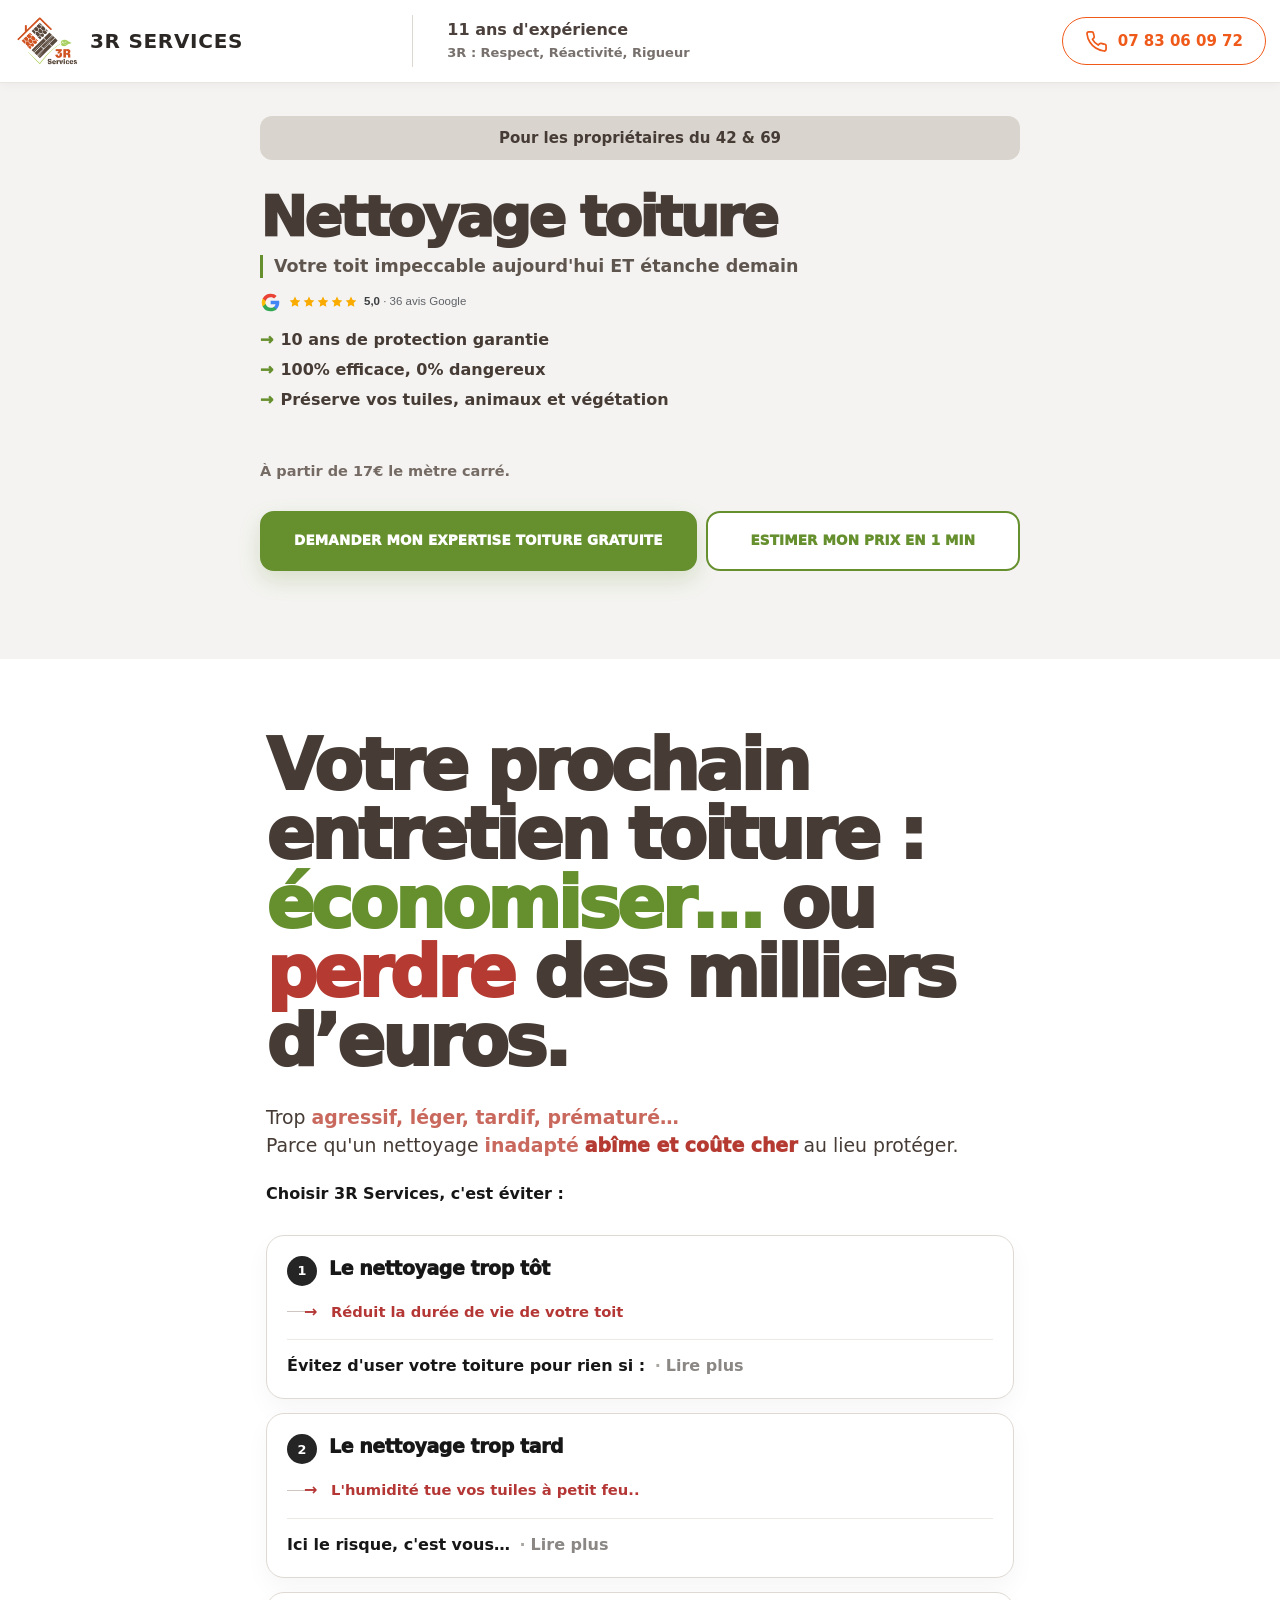
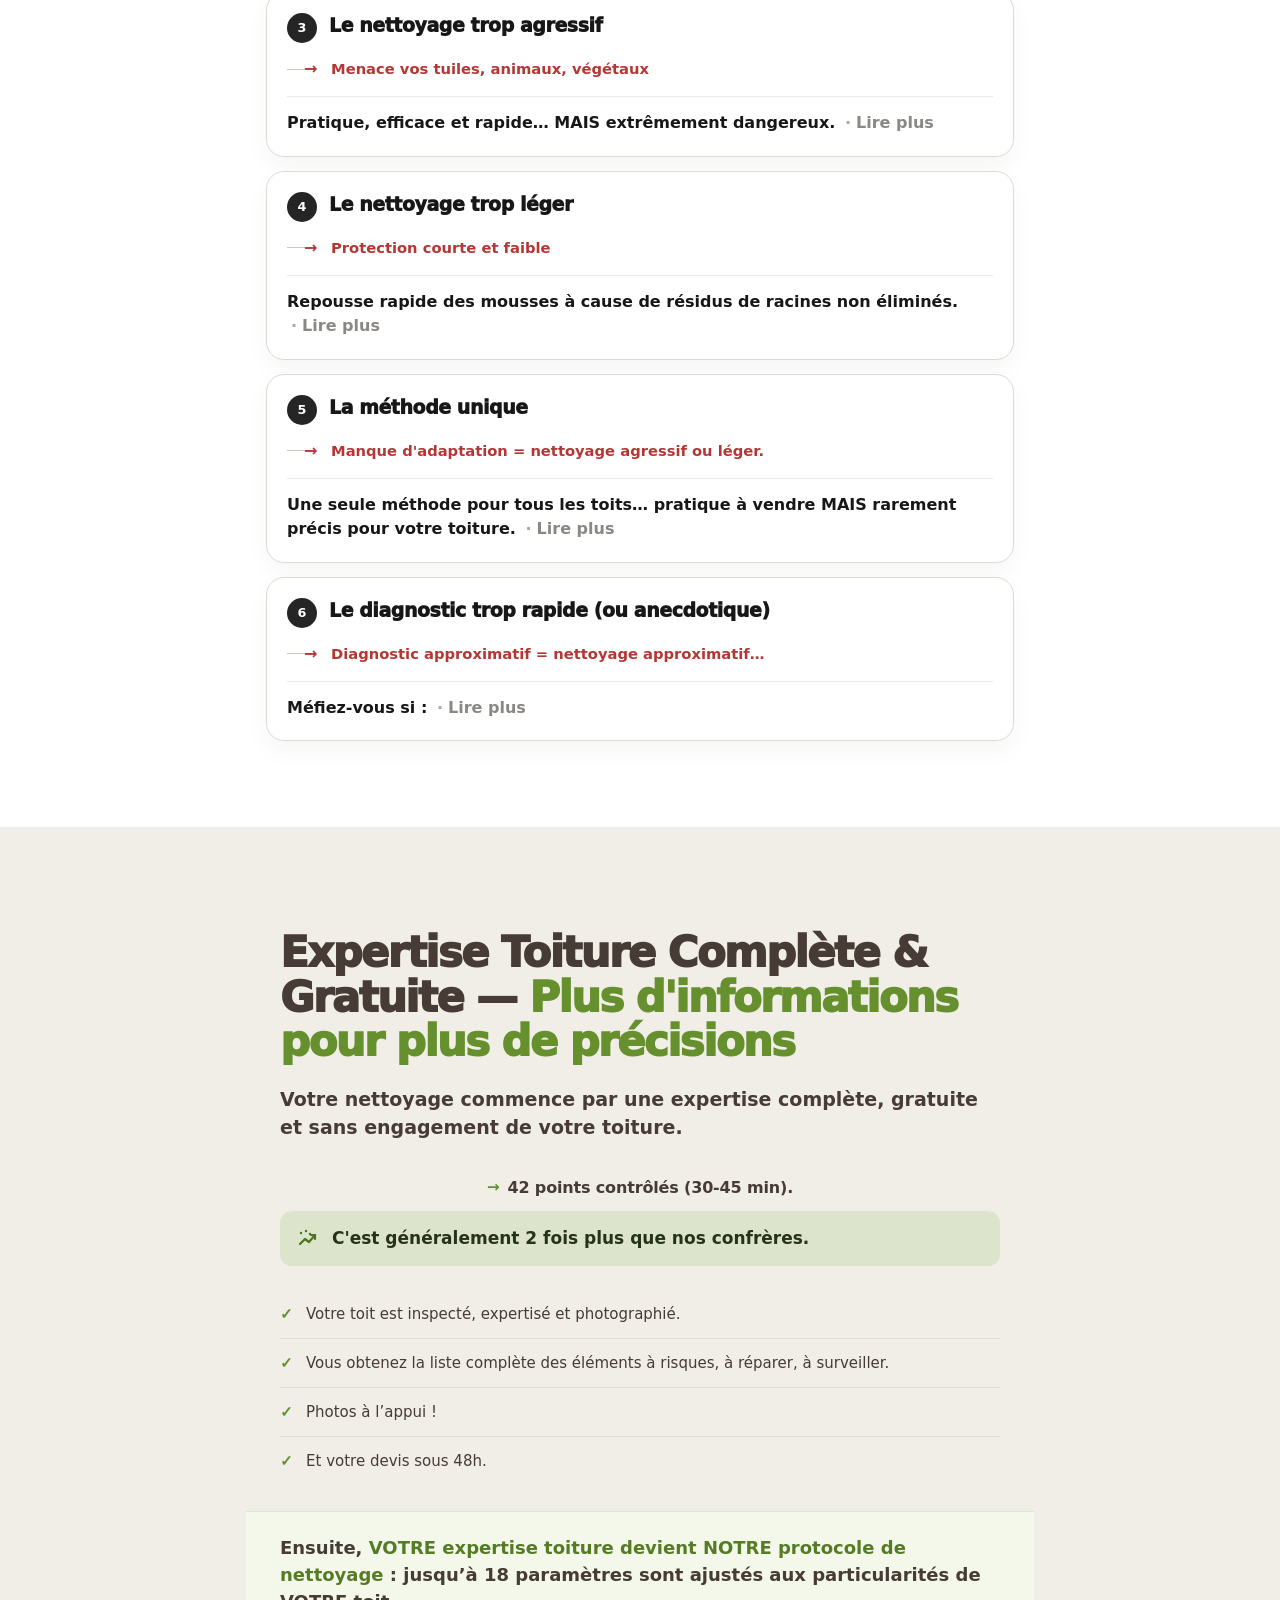
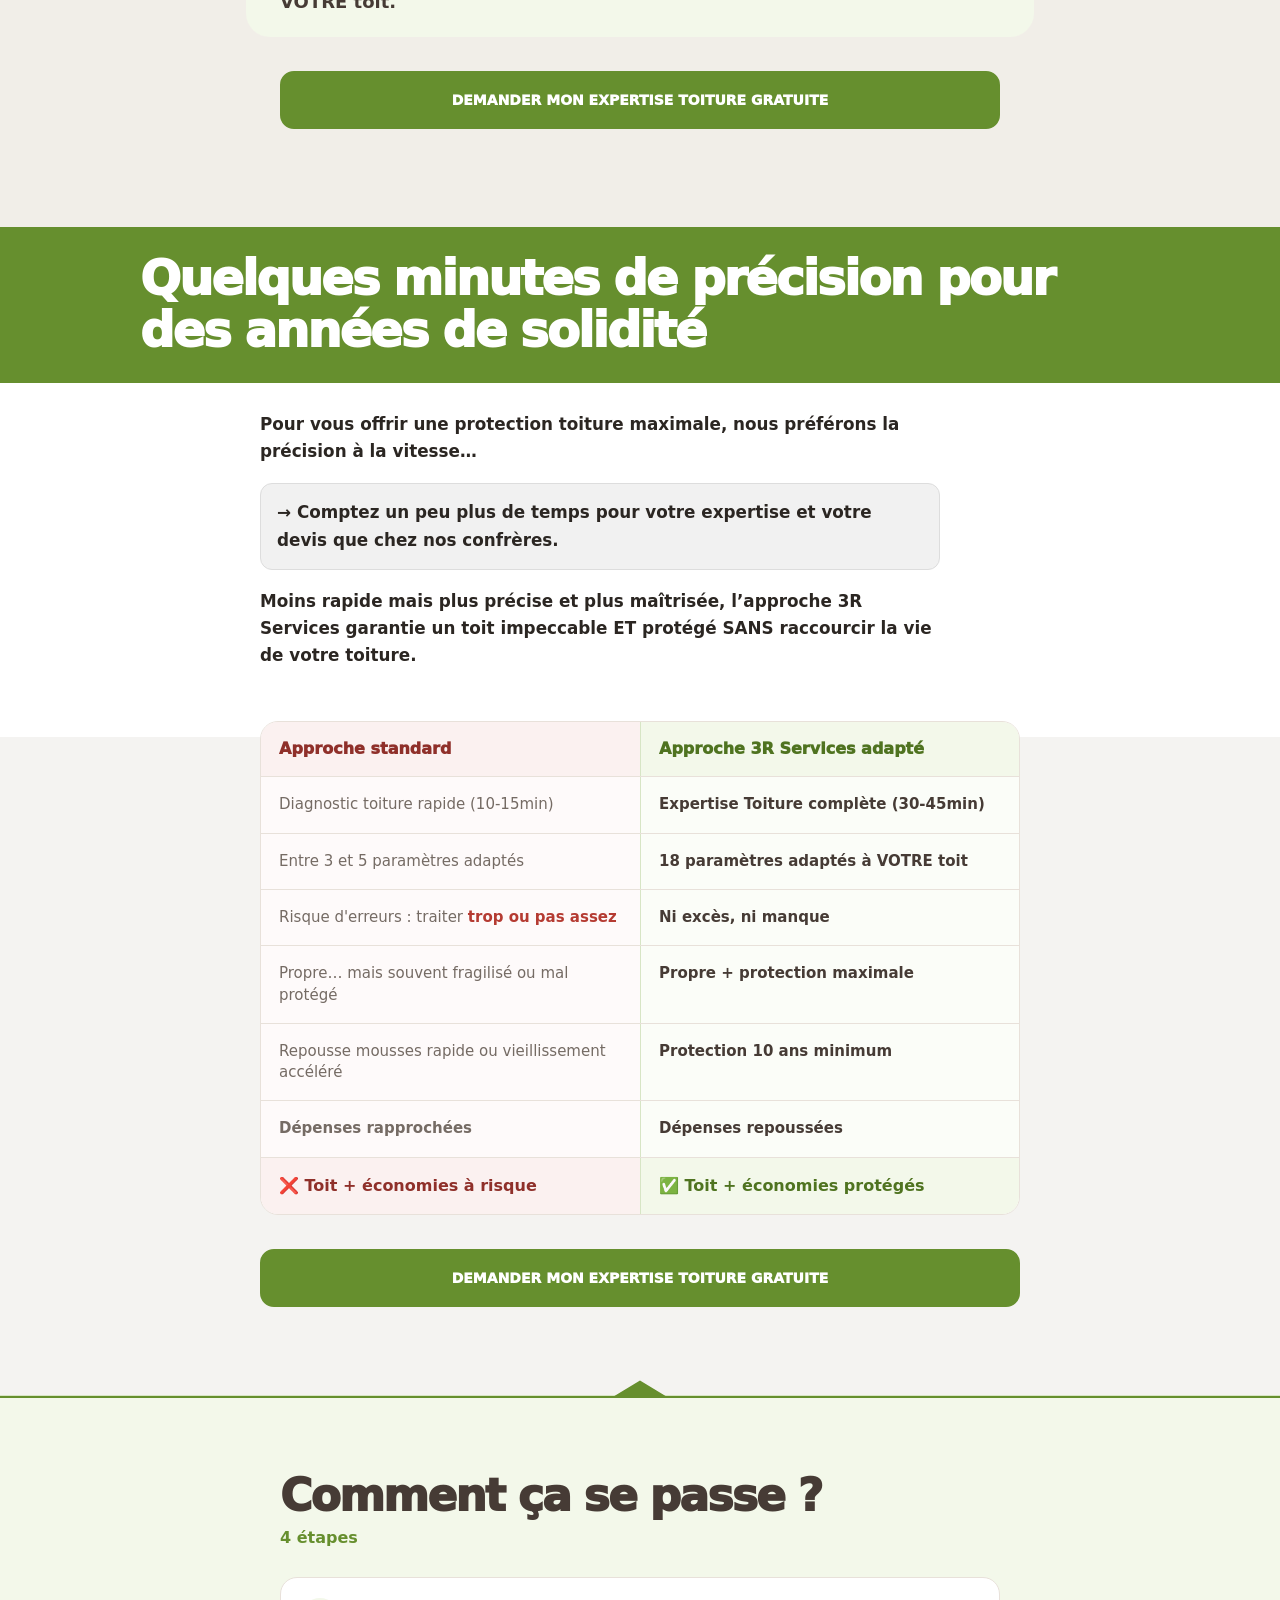
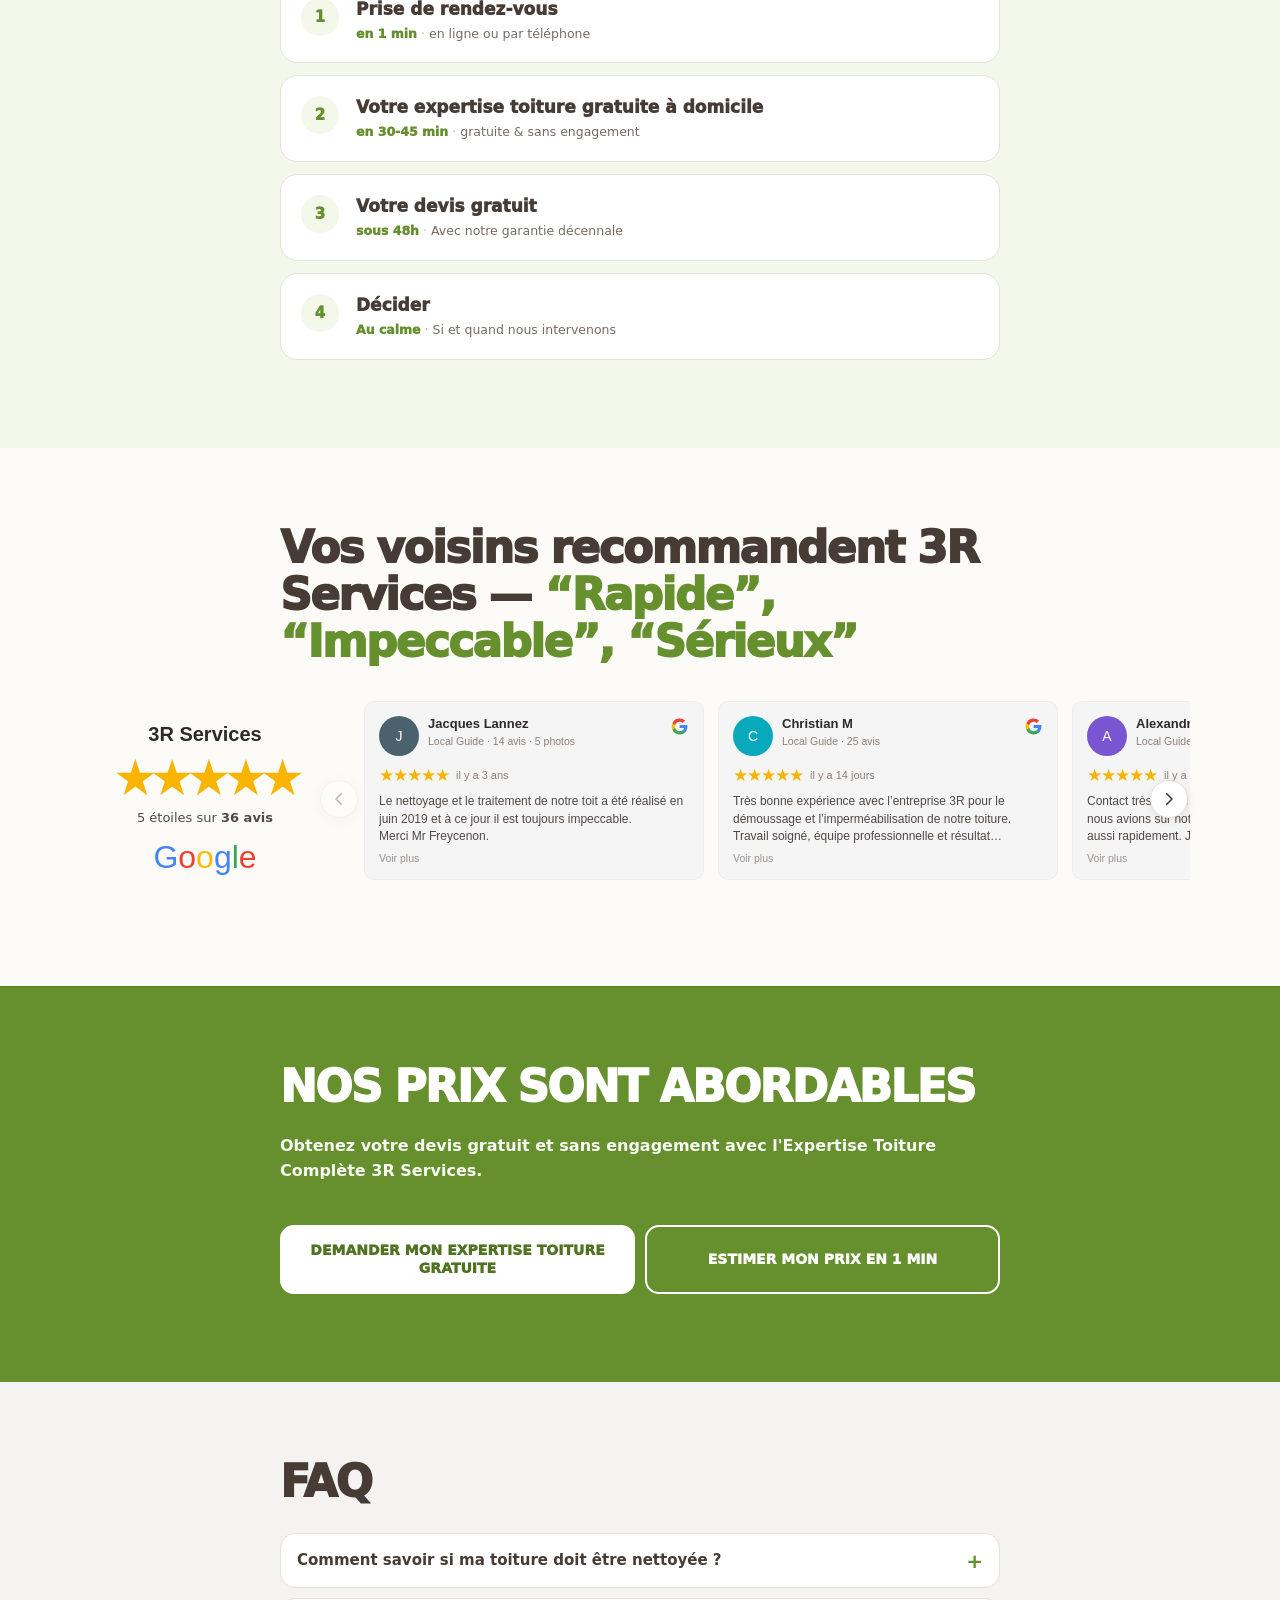
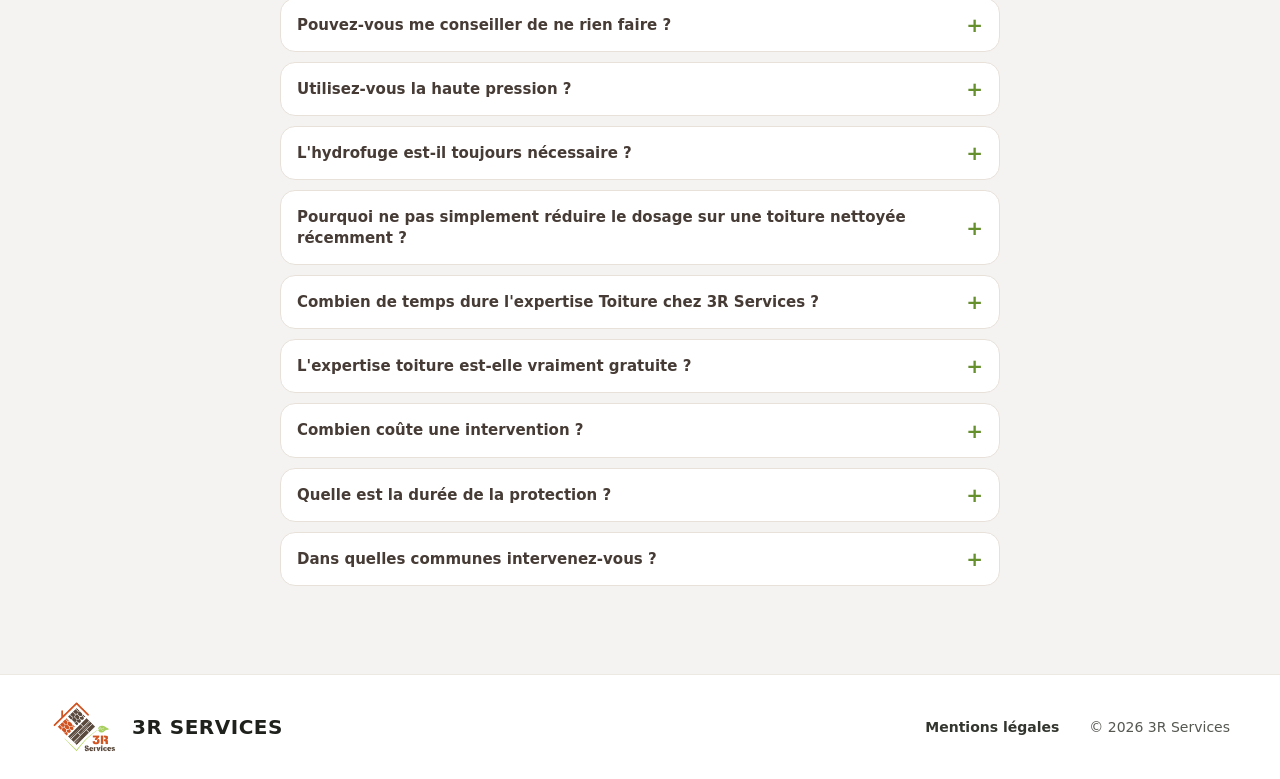
==== preview/index.html @ d15db389 "Add Nimbata script to all pages" ====
<!doctype html>
<html lang="fr">
<head>
<!-- Google Tag Manager -->
<script>(function(w,d,s,l,i){w[l]=w[l]||[];w[l].push({'gtm.start':
new Date().getTime(),event:'gtm.js'});var f=d.getElementsByTagName(s)[0],
j=d.createElement(s),dl=l!='dataLayer'?'&l='+l:'';j.async=true;j.src=
'https://www.googletagmanager.com/gtm.js?id='+i+dl;f.parentNode.insertBefore(j,f);
})(window,document,'script','dataLayer','GTM-PMPVH6W9');</script>
<!-- End Google Tag Manager -->




  <meta charset="utf-8">
  <meta name="viewport" content="width=device-width,initial-scale=1">
  <style>
    html, body {
      margin: 0;
      padding: 0;
      background: #FCFBF7;
    }
    body {
      color: #463B35;
      font-family: Inter, ui-sans-serif, system-ui, -apple-system, BlinkMacSystemFont, "Segoe UI", sans-serif;
      -webkit-font-smoothing: antialiased;
    }
  </style>

  <style id="navbar-3r-styles">
    html {
      scroll-padding-top: 78px;
    }

    body.has-fixed-navbar-3r {
      padding-top: 68px;
    }

    .site-header-3r {
      position: fixed;
      top: 0;
      left: 0;
      right: 0;
      z-index: 900;
      width: 100%;
      background: rgba(255,255,255,.98);
      border-bottom: 1px solid #e9e5e1;
      box-shadow: 0 2px 10px rgba(0,0,0,.04);
    }

    .navbar-3r {
      width: min(calc(100% - 28px), 1380px);
      min-height: 68px;
      margin: 0 auto;
      display: flex;
      align-items: center;
      justify-content: space-between;
      gap: 18px;
    }

    .brand-3r {
      display: inline-flex;
      align-items: center;
      gap: 10px;
      min-width: 0;
      color: inherit;
      text-decoration: none;
    }

    .brand-logo-3r {
      width: 54px;
      height: 46px;
      display: block;
      object-fit: contain;
      flex: 0 0 auto;
    }

    .brand-name-3r {
      color: #2b2725;
      font-size: 16px;
      font-weight: 800;
      line-height: 1;
      letter-spacing: .035em;
      white-space: nowrap;
    }

    .desktop-center-3r,
    .desktop-phone-number-3r,
    .desktop-cta-label-3r {
      display: none;
    }

    .phone-link-3r {
      width: 44px;
      height: 44px;
      display: inline-flex;
      align-items: center;
      justify-content: center;
      flex: 0 0 auto;
      color: #ef5a1a;
      text-decoration: none;
      border-radius: 999px;
      transition: background .18s ease, transform .18s ease;
    }

    .phone-link-3r:hover {
      background: rgba(239,90,26,.08);
      transform: translateY(-1px);
    }

    .phone-link-3r:focus-visible {
      outline: 3px solid rgba(239,90,26,.25);
      outline-offset: 3px;
    }

    .phone-link-3r svg {
      width: 27px;
      height: 27px;
      stroke: currentColor;
      fill: none;
      stroke-width: 1.8;
      stroke-linecap: round;
      stroke-linejoin: round;
    }

    @media (min-width: 64rem) {
      html {
        scroll-padding-top: 92px;
      }

      body.has-fixed-navbar-3r {
        padding-top: 82px;
      }

      .navbar-3r {
        min-height: 82px;
        display: grid;
        grid-template-columns: minmax(275px, 1fr) minmax(360px, 1.25fr) minmax(360px, 1fr);
        gap: 34px;
      }

      .brand-3r {
        justify-self: start;
      }

      .brand-logo-3r {
        width: 66px;
        height: 58px;
      }

      .brand-name-3r {
        font-size: 20px;
      }

      .desktop-center-3r {
        display: flex;
        flex-direction: column;
        justify-content: center;
        min-height: 52px;
        padding-left: 34px;
        border-left: 1px solid #ddd7d2;
      }

      .center-title-3r {
        margin: 0;
        color: #4b403b;
        font-size: 16px;
        line-height: 1.2;
        font-weight: 800;
      }

      .center-subtitle-3r {
        margin: 6px 0 0;
        color: #77706c;
        font-size: 13px;
        line-height: 1.3;
      }

      .desktop-contact-3r {
        display: flex;
        align-items: center;
        justify-content: flex-end;
        gap: 18px;
      }

      .desktop-phone-number-3r {
        display: none;
        color: #2b2725;
        font-size: 16px;
        font-weight: 800;
        white-space: nowrap;
      }

      .phone-link-3r {
        width: auto;
        height: 48px;
        padding: 0 22px;
        gap: 10px;
        border: 1.5px solid #ef5a1a;
        background: #fff;
      }

      .phone-link-3r:hover {
        background: rgba(239,90,26,.055);
      }

      .phone-link-3r svg {
        width: 23px;
        height: 23px;
      }

      .desktop-cta-label-3r {
        display: inline;
        color: #ef5a1a;
        font-size: 15px;
        font-weight: 800;
        white-space: nowrap;
      }
    }

    @media (min-width: 64rem) and (max-width: 1180px) {
      .navbar-3r {
        grid-template-columns: minmax(250px, .9fr) minmax(300px, 1fr) auto;
        gap: 24px;
      }

      .desktop-center-3r {
        padding-left: 24px;
      }

      .desktop-phone-number-3r {
        display: none;
      }
    }
  </style>

  <style id="footer-3r-styles">
    .footer-3r {
      background: #fff;
      border-top: 1px solid #ece9e3;
    }

    .footer-3r__inner {
      width: min(1180px, calc(100% - 40px));
      min-height: 104px;
      margin: 0 auto;
      padding: 20px 0;
      display: flex;
      align-items: center;
      justify-content: space-between;
      gap: 36px;
    }

    .footer-3r__brand {
      display: flex;
      align-items: center;
      gap: 14px;
      min-width: 0;
      color: inherit;
      text-decoration: none;
    }

    .footer-3r__logo {
      width: 68px;
      height: auto;
      display: block;
      flex: 0 0 auto;
    }

    .footer-3r__name {
      color: #1f211d;
      font-size: 20px;
      line-height: 1;
      font-weight: 800;
      letter-spacing: .025em;
      white-space: nowrap;
    }

    .footer-3r__links {
      display: flex;
      align-items: center;
      gap: 30px;
      color: #555851;
      font-size: 14px;
    }

    .footer-3r__legal {
      color: #33362f;
      font-weight: 600;
      text-decoration: none;
      transition: color .18s ease;
    }

    .footer-3r__legal:hover,
    .footer-3r__legal:focus-visible {
      color: #e85f18;
      text-decoration: underline;
      text-underline-offset: 4px;
    }

    .footer-3r__copyright {
      white-space: nowrap;
    }

    @media (max-width: 700px) {
      .footer-3r__inner {
        width: min(100% - 32px, 1180px);
        min-height: auto;
        padding: 24px 0;
        flex-direction: column;
        align-items: stretch;
        gap: 22px;
      }

      .footer-3r__brand {
        justify-content: flex-start;
      }

      .footer-3r__logo {
        width: 62px;
      }

      .footer-3r__name {
        font-size: 18px;
      }

      .footer-3r__links {
        padding-top: 18px;
        border-top: 1px solid #efede8;
        justify-content: space-between;
        gap: 20px;
      }
    }

    @media (max-width: 430px) {
      .footer-3r__links {
        flex-direction: column;
        align-items: flex-start;
        gap: 10px;
      }
    }
  </style>

  <style id="section-cta-styles">
    .section-cta-wrap {
      display: grid;
      margin: 28px 0 0;
      padding: 0;
    }

    .section-cta {
      width: 100%;
      min-height: 58px;
      padding: 15px 16px;
      border: 2px solid #668F2E;
      border-radius: 14px;
      background: #668F2E;
      color: #fff;
      display: flex;
      align-items: center;
      justify-content: center;
      text-align: center;
      text-decoration: none;
      font-size: 13px;
      line-height: 1.2;
      font-weight: 950;
    }

    .s4v2-b3-card .section-cta-wrap {
      margin-top: 48px;
    }

    .section-cta:focus-visible {
      outline: 3px solid rgba(102,143,46,.34);
      outline-offset: 3px;
    }

    @media (min-width: 760px) {
      .section-cta-wrap {
        margin-top: 34px;
      }

      .s4v2-b3-card .section-cta-wrap {
        margin-top: 62px;
      }

      .section-cta {
        font-size: 14px;
      }
    }
  </style>

  <style>
/* SECTION 1 V2 — DUPLICATA INDÉPENDANT DE LA V1 */
.hero-v13{
  --ink:#463B35;
  --muted:#756B64;
  --green:#668F2E;
  --green-soft:#F3F8EA;
  --red:#B53B32;
  --bg:#FCFBF7;
  --line:#E8E1DA;
  --star:#F9AB00;
}
.hero-v13{
  width:min(100% - 30px,720px);
  margin:0 auto;
  padding:28px 0 54px;
}
.hero-v13 .owners{
  margin:0;
  padding:12px 14px;
  background:#F1EEE8;
  border-radius:12px;
  font-size:1rem;
  line-height:1.42;
  font-weight:850;
}
.hero-v13 .spacer{
  height:4vh;
  min-height:4vh;
  background:var(--bg);
}
.hero-v13 .value-chunk h1{
  margin:0;
  font-size:38px;
  line-height:1;
  letter-spacing:-.05em;
  font-weight:950;
}
.hero-v13 .google-proof{
  display:inline-flex;
  align-items:center;
  gap:7px;
  margin:0 0 14px;
  white-space:nowrap;
}
.hero-v13 .google-logo{
  width:21px;
  height:21px;
  flex:0 0 21px;
}
.hero-v13 .google-proof-inner{
  display:flex;
  align-items:center;
  gap:6px;
}
.hero-v13 .google-stars{
  display:flex;
  align-items:center;
  gap:0;
}
.hero-v13 .google-star{
  width:14px;
  height:14px;
  display:block;
}
.hero-v13 .google-copy{
  color:#5F6368;
  font-family:Arial,Helvetica,sans-serif;
  font-size:11.5px;
  line-height:1;
  white-space:nowrap;
}
.hero-v13 .google-copy strong{
  color:#3C4043;
  font-weight:700;
}
.hero-v13 .promises{
  display:grid;
  gap:9px;
  padding:14px 15px;
  background:var(--green-soft);
  border-left:4px solid var(--green);
  border-radius:0 14px 14px 0;
}
.hero-v13 .promise{
  display:flex;
  align-items:flex-start;
  gap:7px;
  font-size:18px;
  line-height:1.28;
  font-weight:950;
}
.hero-v13 .arrow{
  color:var(--green);
  font-weight:950;
}
.hero-v13 .problem{
  margin:0;
  color:var(--red);
  font-size:17px;
  line-height:1.38;
  font-weight:850;
}
.hero-v13 .ctas{
  display:grid;
  gap:9px;
}
.hero-v13 .cta{
  min-height:58px;
  padding:15px 16px;
  border-radius:14px;
  display:flex;
  align-items:center;
  justify-content:center;
  text-align:center;
  text-decoration:none;
  font-size:13px;
  line-height:1.2;
  font-weight:950;
}
.hero-v13 .cta-primary{
  background:var(--green);
  border:2px solid var(--green);
  color:#fff;
}
.hero-v13 .cta-secondary{
  background:#fff;
  border:2px solid var(--green);
  color:var(--green);
}
@media (min-width:760px){.hero-v13{
    padding:48px 0 72px;
  }
.hero-v13 .value-chunk h1{
    font-size:50px;
  }
.hero-v13 .owners{
    font-size:1.1rem;
  }
.hero-v13 .promise{
    font-size:20px;
  }
.hero-v13 .problem{
    font-size:18px;
  }
.hero-v13 .ctas{
    grid-template-columns:1fr 1fr;
  }
.hero-v13 .cta{
    font-size:14px;
  }
}
.hero-v13 .google-proof{
  margin-top:0 !important;
}
.hero-v13 .value-chunk h1{
  margin-bottom:0 !important;
}
.hero-v13 .value-chunk h1{
  margin-bottom:21px !important;
}
.hero-v13 .google-proof{
  margin-top:0 !important;
}
.hero-v13{
  width:min(100% - 30px,720px);
  margin:0 auto;
  color:var(--ink,#463B35);
  font-family:Inter,system-ui,-apple-system,BlinkMacSystemFont,"Segoe UI",sans-serif;
  -webkit-font-smoothing:antialiased;
}
.hero-v13 *{box-sizing:border-box}


  </style>

  <style id="section1-v2-google-exact">

/* Reproduction EXACTE du bloc Google horizontal de la Section 1 V13 validée */
.hero-v13 .google-proof{display:inline-flex;
  align-items:center;
  gap:7px;
  margin:0 0 14px;
  white-space:nowrap;}
.hero-v13 .google-logo{width:21px;
  height:21px;
  flex:0 0 21px;}
.hero-v13 .google-proof-inner{display:flex;
  align-items:center;
  gap:6px;}
.hero-v13 .google-stars{display:flex;
  align-items:center;
  gap:0;}
.hero-v13 .google-star{width:14px;
  height:14px;
  display:block;}
.hero-v13 .google-copy{color:#5F6368;
  font-family:Arial,Helvetica,sans-serif;
  font-size:11.5px;
  line-height:1;
  white-space:nowrap;}
.hero-v13 .google-copy strong{color:#3C4043;
  font-weight:700;}

  </style>

  <style id="section1-v2-google-fix">

/* Neutralise les anciens styles Google globaux du fichier combiné. */
.hero-v13 .google-stars{
  display:flex !important;
  align-items:center !important;
  gap:0 !important;
  width:auto !important;
  height:auto !important;
  line-height:normal !important;
  flex:0 0 auto !important;
}

.hero-v13 .google-star{
  display:block !important;
  width:14px !important;
  height:14px !important;
  flex:0 0 14px !important;
}

.hero-v13 .google-proof{
  display:inline-flex !important;
  align-items:center !important;
  gap:7px !important;
  margin:0 0 14px !important;
  width:auto !important;
  max-width:100% !important;
}

.hero-v13 .google-proof-inner{
  display:flex !important;
  flex-direction:row !important;
  align-items:center !important;
  gap:6px !important;
  width:auto !important;
}

.hero-v13 .google-logo{
  width:21px !important;
  height:21px !important;
  flex:0 0 21px !important;
}

.hero-v13 .google-copy{
  width:auto !important;
  flex:0 0 auto !important;
  white-space:nowrap !important;
}

  </style>

<style id="section1-v2-base-overrides">
/* V2 : conservation du DOM original de la V1 */
.hero-v13 .problem{
  color:var(--ink) !important;
  font-size:16px !important;
  line-height:1.4 !important;
  font-weight:850 !important;
}
/* Garantit la structure verticale originale :
   H1 → Google horizontal → bénéfices */
.hero-v13 .value-chunk{
  display:block !important;
}
.hero-v13 .google-proof{
  display:inline-flex !important;
  width:auto !important;
  max-width:100% !important;
  float:none !important;
}
.hero-v13 .promises{
  display:grid !important;
  width:100% !important;
  float:none !important;
}
</style>


<style id="section1-v2-design-b">
/* B — Liste compacte avec simple filet vertical */
.hero-v13 .owners{
  background:#F1EEE8 !important;
}
.hero-v13 .value-chunk h1{
  margin-bottom:12px !important;
}
.hero-v13 .google-proof{
  margin:0 0 14px !important;
}
.hero-v13 .promises{
  display:grid !important;
  gap:4px !important;
  padding:2px 0 2px 14px !important;
  background:transparent !important;
  border:0 !important;
  border-left:3px solid var(--green) !important;
  border-radius:0 !important;
}
.hero-v13 .promise{
  padding:3px 0 !important;
  font-size:16px !important;
  line-height:1.28 !important;
}
.hero-v13 .arrow{
  color:var(--green) !important;
}
.hero-v13 .problem{
  margin-top:18px !important;
}
.hero-v13 .spacer{
  height:28px !important;
  min-height:28px !important;
}
@media(min-width:760px){
  .hero-v13 .promise{font-size:18px !important}
}
</style>


<style id="section1-v2-hero-common">
/* HERO V2 — renforcement de la hiérarchie sans toucher à la copy */
html,body{margin:0;padding:0}
body{background:#FCFBF7}

.hero-v13{
  width:min(100% - 28px,760px) !important;
  margin:0 auto !important;
  padding:18px 0 68px !important;
  
  display:flex;
  flex-direction:column;
  justify-content:flex-start;
}

.hero-v13 .owners{
  margin:0 !important;
  padding:11px 13px !important;
  background:#F1EEE8 !important;
  border-radius:12px !important;
  font-size:14px !important;
  line-height:1.35 !important;
  font-weight:850 !important;
}

.hero-v13 .spacer{
  height:24px !important;
  min-height:24px !important;
}

.hero-v13 .value-chunk h1{
  margin:0 0 10px !important;
  max-width:680px;
  font-size:clamp(39px,10.4vw,58px) !important;
  line-height:.98 !important;
  letter-spacing:-.052em !important;
  font-weight:950 !important;
}

.hero-v13 .google-proof{
  margin:0 0 15px !important;
  transform:none !important;
}

.hero-v13 .google-copy{
  font-size:11.5px !important;
}

.hero-v13 .promises{
  margin-top:0 !important;
}

.hero-v13 .promise{
  font-weight:900 !important;
}

.hero-v13 .problem{
  margin:16px 0 0 !important;
  padding:0 !important;
  background:transparent !important;
  color:#5F554F !important;
  font-size:14.5px !important;
  line-height:1.35 !important;
  font-weight:800 !important;
  text-align:left !important;
}

.hero-v13 .ctas{
  display:grid !important;
  gap:9px !important;
}

.hero-v13 .cta{
  min-height:58px !important;
  padding:14px 15px !important;
  border-radius:14px !important;
  font-size:13px !important;
  line-height:1.15 !important;
  font-weight:950 !important;
  letter-spacing:.01em;
}

.hero-v13 .cta-primary{
  box-shadow:0 9px 22px rgba(102,143,46,.20);
}

.hero-v13 .cta-secondary{
  background:#fff !important;
}

@media(min-width:760px){
  .hero-v13{
    min-height:auto;
    padding:34px 0 88px !important;
  }
  .hero-v13 .owners{
    font-size:15px !important;
    padding:12px 15px !important;
  }
  .hero-v13 .spacer{
    height:30px !important;
    min-height:30px !important;
  }
  .hero-v13 .value-chunk h1{
    font-size:56px !important;
  }
  .hero-v13 .ctas{
    grid-template-columns:1.25fr .9fr !important;
  }
  .hero-v13 .cta{
    min-height:60px !important;
    font-size:13.5px !important;
  }
}
</style>

<style id="hero-b">
/* HERO B — filet vertical / structure légère */
.hero-v13 .promises{
  gap:2px !important;
  padding:2px 0 2px 13px !important;
  background:transparent !important;
  border:0 !important;
  border-left:3px solid #668F2E !important;
  border-radius:0 !important;
}
.hero-v13 .promise{
  padding:4px 0 !important;
  font-size:17px !important;
  line-height:1.26 !important;
}
.hero-v13 .arrow{color:#668F2E !important}
</style>


<style id="section1-v2-top-text-centered">
/* Seul changement demandé : centrage du texte du bandeau supérieur */
.hero-v13 .owners{
  text-align:center !important;
}
</style>


<style id="section1-v2-copy-layout">
.hero-v13 .v2-hero-subtitle{
  margin:0 0 12px;
  color:var(--ink);
  font-size:18px;
  line-height:1.3;
  font-weight:900;
}
.hero-v13 .problem{
  margin-top:18px !important;
}
@media(min-width:760px){
  .hero-v13 .v2-hero-subtitle{
    font-size:21px;
  }
}
</style>


<style id="section1-v2-variant-2">
/* Version 2 — sous-titre comme promesse centrale */
.hero-v13 .value-chunk h1{
  margin-bottom:10px !important;
}
.hero-v13 .v2-hero-subtitle{
  margin:0 0 14px !important;
  padding-left:11px;
  border-left:3px solid #668F2E;
  font-size:17.5px !important;
  line-height:1.28 !important;
  max-width:570px;
}
.hero-v13 .google-proof{
  margin-bottom:13px !important;
}
.hero-v13 .promises{
  gap:2px !important;
  padding:0 !important;
  background:transparent !important;
  border:0 !important;
  border-radius:0 !important;
}
.hero-v13 .promise{
  padding:4px 0 !important;
  font-size:16px !important;
  line-height:1.25 !important;
}
.hero-v13 .arrow{
  color:#668F2E !important;
}
</style>



<!-- STYLES SECTION 2 V2 -->

<style id="section-4-validated-version-b">
/* SECTION 4 VALIDÉE — Version B — styles totalement isolés */
.s4-new-shell{
  --s4-bg:#f4f3f1;
  --s4-surface:#ffffff;
  --s4-text:#171717;
  --s4-muted:#66615d;
  --s4-line:#ded9d3;
  --s4-accent:#b43735;
  --s4-soft:#faf7f5;
  --s4-dark:#252525;
  width:100%;
  background:var(--s4-bg);
  color:var(--s4-text);
  font-family:Inter,system-ui,-apple-system,"Segoe UI",sans-serif;
  line-height:1.52;
}
.s4-new-shell,
.s4-new-shell *{box-sizing:border-box}
.s4-new{
  max-width:780px;
  margin:auto;
  padding:54px 16px 76px;
}
.s4-new h1{
  margin:0;
  font-size:clamp(2rem,7.7vw,3.25rem);
  line-height:1.04;
  letter-spacing:-.045em;
  font-weight:950;
}
.s4-new .s4n-intro{
  margin:18px 0 6px;
  color:var(--s4-muted);
  font-size:1.05rem;
}
.s4-new .s4n-lead{
  margin:0 0 28px;
  font-weight:800;
}
.s4-new .s4n-cards{
  display:grid;
  gap:14px;
}
.s4-new .s4n-item{
  background:var(--s4-surface);
  border:1px solid var(--s4-line);
  border-radius:18px;
  padding:20px;
  box-shadow:0 10px 24px rgba(0,0,0,.04);
}
.s4-new .s4n-item-head{
  display:flex;
  gap:12px;
  align-items:flex-start;
}
.s4-new .s4n-num{
  display:grid;
  place-items:center;
  width:30px;
  height:30px;
  border-radius:50%;
  background:var(--s4-dark);
  color:#fff;
  font-weight:900;
  font-size:.8rem;
  flex:0 0 auto;
}
.s4-new h2{
  margin:1px 0 0;
  font-size:1.18rem;
  line-height:1.2;
  letter-spacing:-.02em;
  font-weight:950;
}
.s4-new .s4n-cause-line{
  display:flex;
  align-items:center;
  gap:10px;
  margin-top:14px;
  color:var(--s4-accent);
  font-size:.92rem;
  font-weight:800;
}
.s4-new .s4n-cause-flow{
  display:flex;
  align-items:center;
  flex:0 0 34px;
}
.s4-new .s4n-flow-line{
  width:18px;
  height:1px;
  background:#cfc6c1;
}
.s4-new .s4n-flow-arrow{
  margin-left:-1px;
  color:var(--s4-accent);
  font-size:1rem;
  font-weight:900;
}
.s4-new .s4n-preview{
  margin:15px 0 0;
  padding-top:14px;
  border-top:1px solid #ece8e4;
  font-weight:750;
}
.s4-new .s4n-inline-more{
  display:inline;
  border:0;
  background:none;
  padding:0;
  margin-left:4px;
  color:#8a8784;
  font:inherit;
  font-weight:600;
  cursor:pointer;
}
.s4-new .s4n-inline-more::before{
  content:"·";
  margin-right:5px;
  color:#aaa6a2;
}
.s4-new .s4n-inline-more:hover{color:#5c5957}
.s4-new .s4n-inline-more:focus-visible{
  outline:2px solid #777;
  outline-offset:3px;
  border-radius:2px;
}
.s4-new .s4n-details-inner{
  padding-top:11px;
  color:var(--s4-muted);
  font-size:.94rem;
}
.s4-new .s4n-details-inner p{margin:10px 0}
.s4-new .s4n-details-inner ul,
.s4-new .s4n-details-inner ol{
  padding-left:1.25rem;
  margin:10px 0;
}
.s4-new .s4n-details-inner li + li{margin-top:7px}
@media(min-width:760px){
  .s4-new{padding-top:72px;padding-bottom:86px}
}
</style>

<style id="section4-v2-reference-intro-style">
/* Intro Section 4 V2 — reprise des couleurs et de l'interlignage du screenshot */

.s4-new h1{
  color:#463B35 !important;
  font-size:clamp(2.65rem,10.8vw,4.45rem) !important;
  line-height:.98 !important;
  letter-spacing:-.052em !important;
  font-weight:950 !important;
  margin:0 0 24px !important;
}

.s4-new .s4-title-save{
  color:#668F2E !important;
}

.s4-new .s4-title-lose{
  color:#B53B32 !important;
}

.s4-new .s4-v2-alert-copy{
  margin:0 0 24px !important;
}

.s4-new .s4-alert-line{
  margin:0 !important;
  color:#463B35 !important;
  font-size:1.12rem !important;
  line-height:1.38 !important;
  font-weight:500 !important;
}

.s4-new .s4-alert-line + .s4-alert-line{
  margin-top:2px !important;
}

.s4-new .s4-alert-soft{
  color:#C9685D !important;
  font-weight:900 !important;
}

.s4-new .s4-alert-line strong{
  color:#463B35 !important;
  font-weight:950 !important;
}

.s4-new .s4n-lead{
  margin-top:0 !important;
}

@media(min-width:760px){
  .s4-new h1{
    font-size:4.45rem !important;
    line-height:.97 !important;
    margin-bottom:28px !important;
  }

  .s4-new .s4-alert-line{
    font-size:1.18rem !important;
  }
}
</style>


<style id="section4-v2-expensive-red-a-fix">
/* A — rouge fort */
.s4-new .s4-alert-line strong.s4-expensive{
  color:#B53B32 !important;
  font-weight:950 !important;
}
</style>



<!-- STYLES SECTION 3 V2 — VALIDÉE / FOND GRIS -->
<style>
html,body{margin:0;padding:0;background:#F1EEE8}
body{color:#463B35;font-family:Inter,ui-sans-serif,system-ui,-apple-system,BlinkMacSystemFont,"Segoe UI",sans-serif;-webkit-font-smoothing:antialiased}
</style>
<style id="section4-v2-validee-verrouillee">
.s4v2-b3-wrap{
  background:#F1EEE8;
  padding:48px 16px 52px;
}
.s4v2-b3-card{
  --ink:#463B35;
  --muted:#756B64;
  --green:#668F2E;
  --soft:#F6F3EF;
  --line:#E3DDD6;
  width:min(100%,720px);
  margin:auto;
  background:#fff;
  border:1px solid #DED7CF;
  border-radius:24px;
  padding:24px 20px 20px;
  box-shadow:0 8px 24px rgba(70,59,53,.05);
}
.s4v2-b3-card *{box-sizing:border-box}
.s4v2-b3-card h1{
  margin:0 0 20px;
  font-size:30px;
  line-height:1.06;
  letter-spacing:-.04em;
  font-weight:950;
}
.s4v2-b3-card h1 .accent{color:var(--green)}
.s4v2-b3-card .intro{
  margin:0 0 18px;
  padding-bottom:18px;
  
  font-size:17px;
  line-height:1.48;
  font-weight:800;
}
.s4v2-b3-card .stats{
  display:grid;
  grid-template-columns:1fr 1fr;
  gap:0;
  margin:0 0 16px;
  border:1px solid #DED7CF;
  border-radius:14px;
  overflow:hidden;
  background:#FAF8F5;
}
.s4v2-b3-card .stat{
  padding:16px 13px;
  background:transparent;
  font-size:14px;
  line-height:1.4;
  font-weight:900;
}
.s4v2-b3-card .stat + .stat{
  border-left:1px solid #DED7CF;
}
.s4v2-b3-card .results{
  padding:6px 0;
}
.s4v2-b3-card .results ul{
  margin:0;
  padding:0;
  list-style:none;
}
.s4v2-b3-card .results li{
  position:relative;
  margin:0;
  padding:13px 0 13px 26px;
  font-size:14px;
  line-height:1.48;
  border-bottom:1px solid rgba(70,59,53,.10);
}
.s4v2-b3-card .results li:last-child{border-bottom:0}
.s4v2-b3-card .results li::before{
  content:"✓";
  position:absolute;
  left:0;
  top:13px;
  color:#668F2E;
  font-weight:950;
}
.s4v2-b3-card .bridge{
  margin:16px -20px -20px;
  padding:18px 20px;
  background:#F3F8EA;
  border-radius:0 0 24px 24px;
  border-top:1px solid #DCE8CB;
  font-size:16px;
  line-height:1.5;
  font-weight:850;
}
.s4v2-b3-card .bridge strong{color:#557B25}

@media(min-width:760px){
  .s4v2-b3-wrap{padding:70px 24px}
  .s4v2-b3-card{padding:34px 34px 28px}
  .s4v2-b3-card h1{font-size:42px}
  .s4v2-b3-card .intro{font-size:19px}
  .s4v2-b3-card .stat,
  .s4v2-b3-card .results li{font-size:15px}
  .s4v2-b3-card .bridge{
    margin:20px -34px -28px;
    padding:22px 34px;
    font-size:18px;
  }
}
</style>
<style id="section4-v2-compare-badge-ref">
.s4v2-b3-card .stats-ref{
  margin:0 0 18px;
}

.s4v2-b3-card .stat-main{
  margin:0 0 12px;
  padding:0;
  color:#463B35;
  font-size:16px;
  line-height:1.35;
  font-weight:900;
}

.s4v2-b3-card .compare-badge{
  display:flex;
  align-items:flex-start;
  gap:12px;
  padding:15px 16px;
  border-radius:12px;
  background:#DCE5CB;
  color:#26331B;
}

.s4v2-b3-card .compare-icon{
  flex:0 0 24px;
  width:24px;
  height:24px;
  margin-top:1px;
  color:#4F7320;
}

.s4v2-b3-card .compare-badge span{
  display:block;
  font-size:16px;
  line-height:1.45;
  font-weight:650;
}

@media(min-width:760px){
  .s4v2-b3-card .stat-main{
    font-size:18px;
  }
  .s4v2-b3-card .compare-badge span{
    font-size:17px;
  }
}
</style>
<style id="section4-v2-horizontal-overflow-fix">
/* Correctif largeur mobile uniquement */
html, body{
  width:100%;
  max-width:100%;
  overflow-x:hidden;
}

.s4v2-b3-wrap,
.s4v2-b3-card,
.s4v2-b3-card *{
  box-sizing:border-box;
}

.s4v2-b3-wrap{
  width:100%;
  max-width:100%;
}

.s4v2-b3-card{
  width:100%;
  max-width:720px;
}
</style>
<style id="align-42-version-b">
/* 42 points aligné sur le début du TEXTE du bloc vert */
.s4v2-b3-card .stat-main{
  margin-left:0 !important;
  margin-right:0 !important;
  padding-left:52px !important;
  padding-right:16px !important;
}

@media(max-width:420px){
  .s4v2-b3-card .stat-main{
    padding-left:52px !important;
  }
}
</style>
<style id="align-42-version-b-one-line">
/* Garder "42 points contrôlés (30-45 min)." sur une seule ligne */
.s4v2-b3-card .stat-main{
  white-space:nowrap !important;
  font-size:14px !important;
  letter-spacing:-0.01em !important;
}

@media(min-width:390px){
  .s4v2-b3-card .stat-main{
    font-size:15px !important;
  }
}

@media(min-width:760px){
  .s4v2-b3-card .stat-main{
    font-size:18px !important;
  }
}
</style>
<style id="stat-main-1rem">
.s4v2-b3-card .stat-main{
  font-size:1rem !important;
}
@media(min-width:390px){
  .s4v2-b3-card .stat-main{
    font-size:1rem !important;
  }
}
@media(min-width:760px){
  .s4v2-b3-card .stat-main{
    font-size:1rem !important;
  }
}
</style>
<style id="stat-main-centered-arrow">
.s4v2-b3-card .stat-main{
  display:flex !important;
  align-items:center !important;
  justify-content:center !important;
  gap:8px !important;
  text-align:center !important;
  font-size:1rem !important;
  white-space:nowrap !important;
  padding-left:0 !important;
  padding-right:0 !important;
}

.s4v2-b3-card .stat-main::before{
  content:"→";
  display:inline-block;
  color:#668F2E;
  font-size:.95rem;
  line-height:1;
  font-weight:900;
}
</style>
<style id="arrow-horizontal-a">
.s4v2-b3-card .stat-main{
  gap:8px !important;
}
.s4v2-b3-card .stat-main::before{
  content:"→" !important;
  font-size:.95rem !important;
}
</style>
<style id="section3-v2-no-white-card">
html, body{
  background:#F1EEE8 !important;
}
.s4v2-b3-wrap{
  background:#F1EEE8 !important;
}
.s4v2-b3-card{
  background:transparent !important;
  border:0 !important;
  border-radius:0 !important;
  box-shadow:none !important;
  padding-left:0 !important;
  padding-right:0 !important;
}
.s4v2-b3-card,
.s4v2-b3-card .content,
.s4v2-b3-card .body,
.s4v2-b3-card .stats,
.s4v2-b3-card .results,
.s4v2-b3-card .result-list{
  background:transparent !important;
}
.s4v2-b3-card .bridge{
  box-shadow:none !important;
}
</style>

<!-- STYLES SECTION 4 V2 — VALIDÉE -->
<style>
html,body{
  margin:0;
  padding:0;
  background:#FCFBF7;
}
body{
  color:#463B35;
  font-family:Inter,ui-sans-serif,system-ui,-apple-system,BlinkMacSystemFont,"Segoe UI",sans-serif;
  -webkit-font-smoothing:antialiased;
}
</style>
<style>
/* Transition S4 → S5 : vert EXACT de "économiser…" en Section 1 */
.s5 .s5-green-shell{
  margin-left:calc(50% - 50vw);
  margin-right:calc(50% - 50vw);
  margin-top:-54px;
  padding-left:max(14px, calc((100vw - 760px)/2));
  padding-right:max(14px, calc((100vw - 760px)/2));
  padding-bottom:24px;
  background:#668F2E;
}
.s5 .s5-green-head{
  background:#668F2E;
  padding-top:46px;
  padding-bottom:32px;
}
.s5 .s5-green-head h1{
  color:#FFFFFF;
  margin-bottom:18px;
}
.s5 .s5-green-head .subtitle{
  color:#F3F8EA;
  margin:0;
}
.s5 .compare{
  position:relative;
  z-index:2;
  margin-top:-16px;
}
@media(min-width:760px){
  .s5 .s5-green-shell{margin-top:-76px;padding-bottom:30px}
  
</style>
<style>

/* SECTION 5 VALIDÉE — CSS isolé et fidèle */
.s5{
  --ink:#463B35;
  --muted:#756B64;
  --orange:#D25421;
  --red:#B53B32;
  --green:#668F2E;
  --bg:#FCFBF7;
  --card:#FFFFFF;
  --line:#E8E1DA;
  --soft:#F4F0EC;
  --good:#F3F8EA;
  --green-3r:#668F2E;
  --green-3r-dark:#4F7320;
  --green-3r-soft:#F3F8EA;
  --green-3r-line:#D7E5C5;
  --red-standard:#B53B32;
  --red-standard-dark:#8F302A;
  --red-standard-soft:#FBF1F0;
  --red-standard-line:#EBCFCD;

  width:min(100% - 28px,760px);
  margin:auto;
  padding:54px 0 68px;
  color:var(--ink);
  font-family:Inter,ui-sans-serif,system-ui,-apple-system,BlinkMacSystemFont,"Segoe UI",sans-serif;
  -webkit-font-smoothing:antialiased;
}
.s5 *{box-sizing:border-box}

.s5 h1{
  margin:0 0 28px;
  font-size:31px;
  line-height:1.08;
  letter-spacing:-.04em;
  font-weight:950;
}
.s5 .subtitle{
  margin:-8px 0 28px;
  color:var(--muted);
  font-size:16px;
  line-height:1.5;
  font-weight:650;
}

.s5 .compare{
  overflow:hidden;
  border:1px solid var(--line);
  border-radius:18px;
  background:#fff;
}
.s5 .head,
.s5 .row{
  display:grid;
  grid-template-columns:minmax(0,1fr) minmax(0,1fr);
}
.s5 .head{
  background:var(--soft);
  border-bottom:1px solid var(--line);
}
.s5 .head > div{
  padding:14px 11px;
  font-size:13px;
  line-height:1.25;
  font-weight:950;
}
.s5 .head > div:first-child{
  background:var(--red-standard-soft);
  color:var(--red-standard-dark);
}
.s5 .head .good{
  background:var(--green-3r-soft);
  color:var(--green-3r-dark);
  border-left:1px solid var(--green-3r-line);
}

.s5 .row{
  border-bottom:1px solid var(--line);
}
.s5 .row:last-child{border-bottom:0}

.s5 .cell{
  padding:14px 11px;
  font-size:12.5px;
  line-height:1.42;
  min-width:0;
}
.s5 .cell + .cell{
  border-left:1px solid var(--line);
}
.s5 .cell.standard{
  color:var(--muted);
  background:#FEFAFA;
}
.s5 .cell.good{
  color:var(--ink);
  background:#FBFDF8;
  font-weight:850;
  border-left:1px solid var(--green-3r-line);
}
.s5 .warning{
  color:var(--red);
  font-weight:900;
}

.s5 .final .cell{
  font-size:13px;
  font-weight:950;
}
.s5 .final .cell.standard{
  background:var(--red-standard-soft);
  color:var(--red-standard-dark);
}
.s5 .final .cell.good{
  background:var(--green-3r-soft);
  color:var(--green-3r-dark);
}

@media(min-width:760px){
  .s5{padding:76px 0 88px}
  .s5 h1{font-size:43px;margin-bottom:34px}
  .s5 .subtitle{margin:-10px 0 34px;font-size:18px}
  .s5 .head > div{padding:17px 18px;font-size:16px}
  .s5 .cell{padding:17px 18px;font-size:15px}
  .s5 .final .cell{font-size:16px}
}

</style>
<style id="section4-v2-intro-precision">
.s5 .s5-intro-copy{
  margin:0 0 28px;
}
.s5 .s5-intro-copy p{
  margin:0 0 14px;
  color:var(--ink);
  font-size:15px;
  line-height:1.5;
  font-weight:600;
}
.s5 .s5-intro-copy p:last-child{
  margin-bottom:0;
}
.s5 .s5-intro-copy .arrow-line{
  color:var(--ink);
  font-weight:800;
}
@media(min-width:760px){
  .s5 .s5-intro-copy{
    margin-bottom:34px;
  }
  .s5 .s5-intro-copy p{
    font-size:17px;
  }
}
</style>
<style id='section4-neutral-highlight-b'>

/* Base commune */
.s5 .s5-green-shell{
  background:#FFFFFF !important;
  padding-bottom:34px !important;
}
.s5 .s5-green-head{
  background:#FFFFFF !important;
  padding:0 !important;
}
.s5 .s5-green-head h1{
  background:#45661B !important;
  color:#FFFFFF !important;
  margin:0 -20px 28px !important;
  padding:26px 20px !important;
  border-radius:0 !important;
  font-size:clamp(2rem,7vw,3rem) !important;
  line-height:1.08 !important;
}
.s5 .s5-intro-copy{
  max-width:680px !important;
}
.s5 .s5-intro-copy p{
  color:#2B2622 !important;
  font-size:1.05rem !important;
  line-height:1.62 !important;
  font-weight:600 !important;
  margin:0 0 18px !important;
}
.s5 .s5-intro-copy strong{
  font-weight:850 !important;
  color:#2B2622 !important;
}
.s5 .s5-intro-copy .emphasis{
  display:block !important;
  color:#2B2622 !important;
  font-weight:820 !important;
}


.s5 .s5-intro-copy .emphasis{
  background:#F1F1F1 !important;
  border:1px solid #DDDDDD !important;
  border-radius:12px !important;
  padding:15px 16px !important;
}

</style>
<style id="section4-green-spacing-harmonized">
/* Harmonisation avec la section "NOS PRIX SONT ABORDABLES" */
.s5 .s5-green-head h1{
  background:#668F2E !important;
}

/* La section doit respirer comme une section autonome */
.s5{
  padding-top:54px !important;
}

@media(min-width:760px){
  .s5{
    padding-top:76px !important;
  }
}
</style>
<style id="section4-full-bleed-green">
/* Bandeau vert bord à bord */
.s5 .s5-green-head h1{
  background:#668F2E !important;
  margin-left:calc(50% - 50vw) !important;
  margin-right:calc(50% - 50vw) !important;
  padding-left:max(20px, calc((100vw - 1040px)/2 + 20px)) !important;
  padding-right:max(20px, calc((100vw - 1040px)/2 + 20px)) !important;
}
</style>

<!-- STYLES SECTION 5 V2 — VALIDÉE -->

<style>
html,body{
  margin:0;
  padding:0;
  background:#FCFBF7;
}
body{
  color:#463B35;
  font-family:Inter,ui-sans-serif,system-ui,-apple-system,BlinkMacSystemFont,"Segoe UI",sans-serif;
  -webkit-font-smoothing:antialiased;
}
</style>

<style>
/* V2 — vert très clair + entrée plus positive */
.s7-transition{
  position:relative;
  background:#F3F8EA;
  border-top:1px solid #D8E5C5;
}
.s7-transition::before{
  content:"";
  position:absolute;
  top:-18px;
  left:0;
  width:100%;
  height:20px;
  background:#668F2E;
  clip-path:polygon(0 88%,48% 88%,50% 10%,52% 88%,100% 88%,100% 100%,0 100%);
}
.s7-transition .s7{background:transparent}
</style>

<style>
/* SECTION 7 VALIDÉE — styles isolés pour ne pas toucher aux Sections 1–6 */

:root{
  --ink:#463B35;
  --muted:#756B64;
  --green:#668F2E;
  --green-soft:#F3F8EA;
  --bg:#FCFBF7;
  --line:#E8E1DA;
}
*{box-sizing:border-box}

.s7{
  width:min(100% - 32px,720px);
  margin:auto;
  padding:54px 0 68px;
}
.s7 h1{
  margin:0 0 8px;
  font-size:32px;
  line-height:1.07;
  letter-spacing:-.04em;
  font-weight:950;
}
.s7 .eyebrow{
  margin:0 0 30px;
  color:var(--green);
  font-size:14px;
  font-weight:900;
}
.s7 .steps{display:grid;gap:12px}
.s7 .step{
  display:grid;
  grid-template-columns:42px minmax(0,1fr);
  gap:13px;
  align-items:start;
  padding:17px 16px;
  border:1px solid var(--line);
  border-radius:17px;
  background:#fff;
}
.s7 .num{
  width:38px;
  height:38px;
  display:grid;
  place-items:center;
  border-radius:50%;
  background:var(--green-soft);
  color:var(--green);
  font-size:15px;
  font-weight:950;
}
.s7 .copy{min-width:0}
.s7 .copy strong{
  display:block;
  color:var(--ink);
  font-size:15px;
  line-height:1.3;
  font-weight:950;
}
@media(min-width:760px){
  .s7{padding:76px 0 88px}
  .s7 h1{font-size:44px}
  .s7 .eyebrow{font-size:16px}
  .s7 .step{padding:20px}
  .s7 .copy strong{font-size:17px}
}

.s7 .meta{
  margin-top:5px;
  color:var(--muted);
  font-size:12.5px;
  line-height:1.42;
}
.s7 .meta .time{
  color:var(--green);
  font-weight:950;
}
.s7 .meta .sep{
  color:#B9B1AA;
  padding:0 4px;
}

</style>

<style id="section7-no-arrows-fix">
/* Section 7 — suppression des flèches héritées d'autres sections */
.s7 .step::before,
.s7 .step:before{
  content:none !important;
  display:none !important;
}
.s7 .step{
  padding-left:16px !important;
}
@media(min-width:760px){
  .s7 .step{
    padding-left:20px !important;
  }
}
</style>



<!-- STYLES SECTION 6 V2 — VALIDÉE SANS MODIFICATION -->
<style>
.reviews-section{
  --ink:#463B35;
  --muted:#756B64;
  --green:#668F2E;
  --green-soft:#F3F8EA;
  --card:#F5F5F5;
  --line:#E8E1DA;
  --star:#F9B400;
  --bg:#FCFBF7;
}.reviews-section{
  width:100%;
  padding:48px 0 56px;
  background:var(--bg);
}.reviews-section .reviews-shell{
  width:min(100% - 32px,1100px);
  margin:0 auto;
  display:grid;
  grid-template-columns:230px minmax(0,1fr);
  gap:22px;
  align-items:stretch;
}.reviews-section .reviews-summary{
  min-width:0;
  text-align:center;
  padding:22px 14px;
  border:0;
  border-radius:0;
  background:transparent;
  height:100%;
  display:flex;
  flex-direction:column;
  justify-content:center;
}.reviews-section .summary-name{
  margin:0 0 10px;
  font-family:Roboto,"Helvetica Neue",Arial,sans-serif;
  font-size:20px;
  line-height:1.15;
  font-weight:700;
  color:#2E2A27;
}.reviews-section .summary-stars{
  margin:0 0 8px;
  color:var(--star);
  font-size:50px;
  line-height:.9;
  letter-spacing:-8px;
  white-space:nowrap;
}.reviews-section .summary-rating{
  margin:0 0 12px;
  color:#514944;
  font-size:13px;
  line-height:1.35;
}.reviews-section .google-wordmark{
  display:inline-flex;
  align-items:center;
  justify-content:center;
  gap:0;
  font-family:Arial,sans-serif;
  font-size:2rem;
  line-height:normal;
  font-weight:400;
  letter-spacing:normal;
  user-select:none;
}.reviews-section .g-blue{color:#4285F4}.reviews-section .g-red{color:#EA4335}.reviews-section .g-yellow{color:#FBBC05}.reviews-section .g-green{color:#34A853}.reviews-section .carousel{
  position:relative;
  min-width:0;
}.reviews-section .carousel-viewport{
  width:100%;
  min-width:0;
  overflow-x:auto;
  overflow-y:hidden;
  scrollbar-width:none;
  scroll-snap-type:x mandatory;
  scroll-behavior:smooth;
  -webkit-overflow-scrolling:touch;
  padding:0 2px;
}.reviews-section .carousel-viewport::-webkit-scrollbar{display:none}.reviews-section .carousel-track{
  display:flex;
  gap:14px;
  width:max-content;
}.reviews-section .review-slide{
  flex:0 0 340px;
  width:340px;
  scroll-snap-align:start;
}.reviews-section .carousel-arrow{
  position:absolute;
  top:50%;
  z-index:5;
  width:38px;
  height:38px;
  border:1px solid var(--line);
  border-radius:50%;
  background:#fff;
  color:var(--ink);
  display:grid;
  place-items:center;
  padding:0;
  cursor:pointer;
  transform:translateY(-50%);
  box-shadow:0 2px 10px rgba(70,59,53,.10);
}.reviews-section .carousel-arrow svg{
  width:18px;
  height:18px;
  display:block;
}.reviews-section .carousel-arrow.prev{left:-12px}.reviews-section .carousel-arrow.next{right:-12px}.reviews-section .carousel-arrow:disabled{
  opacity:.35;
  cursor:default;
}.reviews-section .review-card{
  width:min(100%,340px);
  min-width:0;
  padding:14px 14px 13px;
  background:var(--card);
  border:1px solid rgba(70,59,53,.04);
  border-radius:10px;
}.reviews-section .review-head{
  display:grid;
  grid-template-columns:40px minmax(0,1fr) 22px;
  gap:9px;
  align-items:start;
}.reviews-section .avatar{
  width:40px;
  height:40px;
  border-radius:50%;
  display:grid;
  place-items:center;
  background:#08A9BD;
  color:#fff;
  font-family:Arial,sans-serif;
  font-size:14px;
  font-weight:400;
  line-height:20px;
  letter-spacing:normal;
}.reviews-section .identity{
  min-width:0;
  padding-top:1px;
}.reviews-section .name{
  margin:0 0 3px;
  font-family:Arial,sans-serif;
  font-size:13px;
  line-height:1.15;
  font-weight:700;
  color:#2E2A27;
  overflow-wrap:anywhere;
}.reviews-section .meta{
  margin:0;
  font-family:Roboto,"Helvetica Neue",Arial,sans-serif;
  font-size:10.5px;
  line-height:1.2;
  color:#8A817B;
}.reviews-section .google-g{
  width:19px;
  height:19px;
  margin-top:1px;
  justify-self:end;
}.reviews-section .rating{
  display:flex;
  align-items:center;
  flex-wrap:wrap;
  gap:7px;
  margin:11px 0 9px;
}.reviews-section .stars{
  color:var(--star);
  font-family:Roboto,"Helvetica Neue",Arial,sans-serif;
  font-size:17px;
  line-height:1;
  letter-spacing:-1px;
  white-space:nowrap;
}.reviews-section .age{
  font-family:Roboto,"Helvetica Neue",Arial,sans-serif;
  font-size:11px;
  line-height:1.2;
  color:#8A817B;
  white-space:nowrap;
}.reviews-section .review-text{
  margin:0;
  font-family:Roboto,"Helvetica Neue",Arial,sans-serif;
  font-size:12px;
  line-height:1.45;
  color:#514944;
  display:-webkit-box;
  -webkit-box-orient:vertical;
  -webkit-line-clamp:3;
  overflow:hidden;
}.reviews-section .review-card.expanded .review-text{
  display:block;
  overflow:visible;
}.reviews-section .more{
  margin:7px 0 0;
  padding:0;
  border:0;
  background:transparent;
  color:#9A928D;
  font-family:Roboto,"Helvetica Neue",Arial,sans-serif;
  font-size:10.5px;
  line-height:1.2;
  cursor:pointer;
}.reviews-section .more:hover,.reviews-section .more:focus-visible{
  color:#5D5550;
  text-decoration:underline;
}@media (max-width:860px){.reviews-section .reviews-shell{
    grid-template-columns:170px minmax(0,1fr);
    gap:16px;
  }.reviews-section .review-slide{
    flex-basis:320px;
    width:320px;
  }}@media (max-width:700px){.reviews-section{
    padding:38px 0 44px;
  }.reviews-section .reviews-shell{
    width:min(100% - 24px,1100px);
    display:grid;
    grid-template-columns:clamp(160px,42vw,190px) minmax(0,1fr);
    gap:10px;
    align-items:center;
  }.reviews-section .reviews-summary{
    width:auto;
    margin:0;
    padding:16px 8px;
    border-radius:16px;
  }.reviews-section .summary-name{
    font-size:16px;
    white-space:nowrap;
  }.reviews-section .summary-stars{font-size:40px;letter-spacing:-6px}.reviews-section .summary-rating{font-size:11px}.reviews-section .carousel{
    width:100%;
    min-width:0;
  }.reviews-section .carousel-viewport{
    width:100%;
    min-width:0;
    padding-left:2px;
    padding-right:2px;
    scroll-padding-left:2px;
  }.reviews-section .review-slide{
    flex:0 0 min(72vw,300px);
    width:min(72vw,300px);
  }.reviews-section .carousel-arrow{
    width:34px;
    height:34px;
  }.reviews-section .carousel-arrow.prev{left:3px}.reviews-section .carousel-arrow.next{right:3px}}@media (max-width:360px){.reviews-section .reviews-shell{
    width:min(100% - 16px,1100px);
    grid-template-columns:154px minmax(0,1fr);
    gap:8px;
  }.reviews-section .reviews-summary{
    padding:14px 6px;
  }.reviews-section .summary-name{font-size:15px}.reviews-section .summary-stars{font-size:36px;letter-spacing:-5px}.reviews-section .summary-rating{font-size:10.5px}.reviews-section .review-slide{
    flex-basis:72vw;
    width:72vw;
  }.reviews-section .review-card{padding:13px}.reviews-section .review-head{
    grid-template-columns:36px minmax(0,1fr) 20px;
    gap:8px;
  }.reviews-section .avatar{
    width:36px;
    height:36px;
    font-size:14px;
    line-height:20px;
    font-weight:400;
    letter-spacing:normal;
  }.reviews-section .name{font-size:12px}.reviews-section .review-text{font-size:11.5px}}@media (min-width:647px){.reviews-section .reviews-shell{
    grid-template-columns:230px minmax(0,1fr);
    gap:44px;
    align-items:stretch;
  }.reviews-section .review-slide{
    flex:0 0 340px;
    width:340px;
  }.reviews-section .carousel-arrow.prev{
    left:-6px;
    transform:translate(-100%,-50%);
  }.reviews-section .carousel-arrow.next{
    right:2px;
  }}@media (max-width:646px){.reviews-section .reviews-shell{
    width:min(100% - 32px,1100px);
    display:block;
  }.reviews-section .reviews-summary{
    width:100%;
    margin:0 0 20px;
  }.reviews-section .carousel{
    width:100%;
    min-width:0;
  }.reviews-section .carousel-viewport{
    width:100%;
    min-width:0;
    padding-left:0;
    padding-right:0;
    scroll-padding-left:0;
  }.reviews-section .review-slide{
    flex:0 0 min(340px, calc(100vw - 64px));
    width:min(340px, calc(100vw - 64px));
  }.reviews-section .carousel-arrow.prev{
    left:0;
    transform:translate(-50%,-50%);
  }.reviews-section .carousel-arrow.next{
    right:0;
  }.reviews-section .carousel-arrow.prev:disabled{
    visibility:hidden;
  }}.reviews-section{
  --review-width:340px;
}@media (min-width:647px){.reviews-section .reviews-shell{
    grid-template-columns:230px minmax(0,1fr);
    gap:44px;
  }.reviews-section .review-slide{
    flex:0 0 min(var(--review-width), 28vw);
    width:min(var(--review-width), 28vw);
  }}@media (max-width:646px){.reviews-section .reviews-shell{
    width:min(100% - 32px,1100px);
    display:block;
  }.reviews-section .reviews-summary{
    width:100%;
    margin:0 0 20px;
  }.reviews-section .carousel{
    width:100%;
  }.reviews-section .carousel-viewport{
    width:100%;
    padding-left:0;
    padding-right:0;
  }.reviews-section .review-slide{
    flex:0 0 min(var(--review-width), calc(100vw - 64px));
    width:min(var(--review-width), calc(100vw - 64px));
  }}.reviews-section{padding:54px 0 68px;}.reviews-section .reviews-heading{width:min(100% - 32px,720px);margin:0 auto 30px;}.reviews-section .reviews-heading h1{margin:0;color:var(--ink);font-family:Inter,system-ui,-apple-system,BlinkMacSystemFont,"Segoe UI",sans-serif;font-size:32px;line-height:1.07;letter-spacing:-.04em;font-weight:950;}@media (min-width:760px){.reviews-section{padding:76px 0 88px}.reviews-section .reviews-heading{margin-bottom:36px}.reviews-section .reviews-heading h1{font-size:44px}}@media (max-width:700px){.reviews-section{padding:54px 0 68px}}.reviews-section .reviews-heading .reviews-title-green{color:#668F2E;}
/* Transition S7 → S8 validée : simple fond blanc */
.s8-transition{width:100%;background:#FFFFFF;}
</style>



<!-- STYLES SECTION 7 V2 — VALIDÉE -->

<style>
html,body{
  margin:0;
  padding:0;
  background:#FCFBF7;
}
body{
  color:#463B35;
  font-family:Inter,ui-sans-serif,system-ui,-apple-system,BlinkMacSystemFont,"Segoe UI",sans-serif;
  -webkit-font-smoothing:antialiased;
}
</style>

<style>
/* SECTION 9 VALIDÉE — styles isolés */

.s9{
  --ink:#463B35;
  --muted:#756B64;
  --green:#668F2E;
  --green-soft:#F3F8EA;
  --orange:#D25421;
  --bg:#FCFBF7;
  --line:#E8E1DA;
  width:min(100% - 32px,720px);
  margin:auto;
  padding:54px 0 68px;
  color:var(--ink);
  font-family:Inter,system-ui,-apple-system,BlinkMacSystemFont,"Segoe UI",sans-serif;
  -webkit-font-smoothing:antialiased;
}
.s9 *{box-sizing:border-box}
.s9 h1{
  margin:0 0 24px;
  font-size:32px;
  line-height:1.07;
  letter-spacing:-.04em;
  font-weight:950;
}
.s9 .s9-copy{
  display:grid;
  gap:14px;
  margin-bottom:28px;
}
.s9 .s9-copy p{
  margin:0;
  font-size:15px;
  line-height:1.55;
}
.s9 .s9-copy .estimate{
  font-weight:850;
}
.s9 .s9-copy .exact{
  color:var(--muted);
}
.s9 .actions{
  display:grid;
  gap:10px;
}
.s9 .cta{
  min-height:54px;
  padding:15px 18px;
  border-radius:14px;
  display:flex;
  align-items:center;
  justify-content:center;
  text-align:center;
  text-decoration:none;
  font-size:13px;
  line-height:1.25;
  font-weight:950;
}
.s9 .cta-primary{
  background:var(--green);
  color:#fff;
  border:2px solid var(--green);
}
.s9 .cta-secondary{
  background:#fff;
  color:var(--green);
  border:2px solid var(--green);
}
@media(min-width:760px){
  .s9{padding:76px 0 88px}
  .s9 h1{font-size:44px}
  .s9 .s9-copy p{font-size:16px}
  .s9 .actions{grid-template-columns:1fr 1fr}
  .s9 .cta{font-size:14px}
}


/* TRANSITION S8 → S9 : v4_green_dark */

.s9-transition{
  width:100%;
  background:#668F2E;
  border-top:1px solid #587C28;
}
.s9-transition .s9{
  color:#FFFFFF;
}
.s9-transition .s9 h1{color:#FFFFFF}
.s9-transition .s9 .s9-copy p{color:#F8FBF4}
.s9-transition .s9 .exact{color:#EAF2E1}
.s9-transition .s9 .cta-primary{
  background:#FFFFFF;
  border-color:#FFFFFF;
  color:#4F7320;
}
.s9-transition .s9 .cta-secondary{
  background:transparent;
  border-color:#FFFFFF;
  color:#FFFFFF;
}

</style>



<!-- STYLES SECTION 8 V2 — VALIDÉE SANS MODIFICATION -->
<style>
/* SECTION 10 VALIDÉE / VERROUILLÉE — styles isolés */

:root{
  --ink:#463B35;
  --muted:#756B64;
  --green:#668F2E;
  --green-soft:#F3F8EA;
  --orange:#D25421;
  --line:#E8E1DA;
  --bg:#FFFFFF;
}


.s10{
  width:min(100% - 32px,720px);
  margin:auto;
  padding:54px 0 68px;
}
.s10 h1{
  margin:0 0 28px;
  font-size:32px;
  line-height:1.07;
  letter-spacing:-.04em;
  font-weight:950;
}
@media(min-width:760px){
  .s10{padding:76px 0 88px}
  .s10 h1{font-size:44px}
}

.s10 .faq-list{display:grid;gap:10px}
.s10 .faq-item{
  border:1px solid var(--line);
  border-radius:15px;
  background:#fff;
  overflow:hidden;
}
.s10 .faq-item summary{
  list-style:none;
  cursor:pointer;
  padding:16px 46px 16px 16px;
  position:relative;
  font-size:15px;
  line-height:1.35;
  font-weight:900;
}
.s10 .faq-item summary::-webkit-details-marker{display:none}
.s10 .faq-item summary::after{
  content:"+";
  position:absolute;
  right:16px;top:50%;
  transform:translateY(-50%);
  color:var(--green);
  font-size:20px;
  font-weight:800;
}
.s10 .faq-item[open] summary::after{content:"−"}
.s10 .faq-answer{
  padding:0 16px 16px;
  color:var(--muted);
  font-size:14px;
  line-height:1.55;
}

</style>

<title>Page V2 — Toutes les sections validées — S4 v7</title>

<style id="test-v2-inversion-backgrounds-s1-s2">
/* TEST UNIQUEMENT — inversion des backgrounds Section 1 V2 / Section 2 V2
   S1 récupère le gris de S2 : #F4F3F1
   S2 récupère l'ivoire de S1 : #FCFBF7
   Aucun autre style n'est modifié. */

.hero-v13{
  --bg:#F4F3F1 !important;
  background:#F4F3F1 !important;
  box-shadow:0 0 0 100vmax #F4F3F1 !important;
  clip-path:inset(0 -100vmax) !important;
}

.hero-v13 .spacer{
  background:#F4F3F1 !important;
}

.s4-new-shell{
  --s4-bg:#FCFBF7 !important;
  background:#FCFBF7 !important;
}
</style>


<!-- SECTION 1 V2 — VERSION OFFICIELLE VALIDÉE / VERROUILLÉE -->
<style id="section1-v2-gray-text-visible-a">
/* VERSION A — Brun dominant
   Fond gris identique.
   Seules les couleurs des textes changent.
   CTA strictement inchangés. */

html,body{
  background:#F4F3F1 !important;
}

.hero-v13{
  background:#F4F3F1 !important;
  box-shadow:0 0 0 100vmax #F4F3F1 !important;
  clip-path:inset(0 -100vmax) !important;
}

.hero-v13 .owners{
  color:#756B64 !important;
}

.hero-v13 .value-chunk h1{
  color:#463B35 !important;
}

.hero-v13 .v2-hero-subtitle{
  color:#5F554F !important;
}

.hero-v13 .promise{
  color:#463B35 !important;
}

.hero-v13 .problem{
  color:#756B64 !important;
}

.hero-v13 .spacer{
  background:#F4F3F1 !important;
}
</style>
<style id="owners-contrast-c">
/* Variante C — Contraste marqué
   Seule la zone "Pour les propriétaires du 42 & 69" est modifiée. */

.hero-v13 .owners {
  color:#463B35 !important;
  background:#D9D4CE !important;
  border-color:#C4BCB4 !important;
  box-shadow:0 1px 0 rgba(255,255,255,.45) !important;
}
</style>


<style id="section2-v2-background-white">
/* SECTION 2 V2 — background blanc uniquement */
.s4-new-shell{
  --s4-bg:#FFFFFF !important;
  background:#FFFFFF !important;
}
</style>

<style id="estimate-form-styles">
.estimate-modal-open{
  overflow:hidden;
}
.estimate-modal[hidden]{
  display:none !important;
}
.estimate-modal{
  position:fixed;
  inset:0;
  z-index:9999;
  display:grid;
  place-items:stretch;
  background:rgba(70,59,53,.48);
  color:#463B35;
  font-family:Inter,ui-sans-serif,system-ui,-apple-system,BlinkMacSystemFont,"Segoe UI",sans-serif;
}
.estimate-backdrop{
  position:absolute;
  inset:0;
}
.estimate-dialog{
  position:relative;
  width:100%;
  min-height:100vh;
  min-height:100svh;
  max-height:100vh;
  max-height:100svh;
  overflow:auto;
  background:#FCFBF7;
  outline:none;
  display:flex;
  flex-direction:column;
}
.estimate-header{
  position:sticky;
  top:0;
  z-index:2;
  display:flex;
  align-items:center;
  justify-content:space-between;
  gap:14px;
  padding:16px;
  border-bottom:1px solid #E8E1DA;
  background:#FCFBF7;
}
.estimate-header-title{
  margin:0;
  font-size:14px;
  line-height:1.2;
  font-weight:950;
}
.estimate-close{
  width:44px;
  height:44px;
  border:1px solid #D9D0C8;
  border-radius:50%;
  background:#fff;
  color:#463B35;
  font-size:24px;
  line-height:1;
  cursor:pointer;
}
.estimate-close:focus-visible,
.estimate-back:focus-visible,
.estimate-next:focus-visible,
.estimate-choice input:focus-visible + span,
.estimate-input:focus-visible,
.estimate-consent input:focus-visible + span{
  outline:3px solid rgba(102,143,46,.34);
  outline-offset:2px;
}
.estimate-form{
  flex:1;
  display:flex;
  flex-direction:column;
  min-height:0;
}
.estimate-progress{
  padding:16px 16px 0;
}
.estimate-progress-text{
  display:flex;
  justify-content:space-between;
  gap:12px;
  margin-bottom:9px;
  color:#756B64;
  font-size:12px;
  line-height:1.2;
  font-weight:850;
}
.estimate-progress-track{
  height:6px;
  border-radius:999px;
  background:#E8E1DA;
  overflow:hidden;
}
.estimate-progress-bar{
  width:20%;
  height:100%;
  border-radius:999px;
  background:#668F2E;
  transition:width .2s ease;
}
.estimate-body{
  flex:1;
  padding:26px 16px 20px;
}
.estimate-step[hidden]{
  display:none !important;
}
.estimate-step{
  animation:estimateFade .18s ease;
}
@keyframes estimateFade{
  from{opacity:.65;transform:translateY(4px)}
  to{opacity:1;transform:translateY(0)}
}
.estimate-step h2{
  margin:0 0 10px;
  font-size:30px;
  line-height:1.06;
  letter-spacing:-.04em;
  font-weight:950;
}
.estimate-help,
.estimate-small{
  margin:0 0 20px;
  color:#756B64;
  font-size:14px;
  line-height:1.45;
}
.estimate-field{
  display:grid;
  gap:7px;
  margin:0 0 16px;
}
.estimate-label{
  font-size:13px;
  line-height:1.25;
  font-weight:900;
}
.estimate-input{
  width:100%;
  min-height:54px;
  padding:13px 14px;
  border:1px solid #D9D0C8;
  border-radius:12px;
  background:#fff;
  color:#463B35;
  font:800 16px/1.25 Inter,ui-sans-serif,system-ui,-apple-system,BlinkMacSystemFont,"Segoe UI",sans-serif;
}
.estimate-input[aria-invalid="true"]{
  border-color:#B53B32;
  background:#FBF1F0;
}
.estimate-options{
  display:grid;
  gap:10px;
  margin:0;
  padding:0;
  border:0;
}
.estimate-choice{
  display:block;
  position:relative;
  cursor:pointer;
}
.estimate-choice input{
  position:absolute;
  opacity:0;
  pointer-events:none;
}
.estimate-choice > span{
  min-height:56px;
  padding:15px;
  border:1px solid #D9D0C8;
  border-radius:14px;
  background:#fff;
  display:flex;
  align-items:center;
  color:#463B35;
  font-size:15px;
  line-height:1.3;
  font-weight:900;
}
.estimate-choice input:checked + span{
  border-color:#668F2E;
  background:#F3F8EA;
  box-shadow:inset 0 0 0 1px #668F2E;
}
.estimate-choice-media{
  display:grid !important;
  grid-template-columns:minmax(146px,180px) minmax(0,1fr);
  gap:12px;
  align-items:center;
  padding:10px 12px !important;
}
.estimate-choice .estimate-material-thumbs{
  display:grid !important;
  grid-template-columns:1fr 1fr;
  gap:5px;
  min-width:0;
  min-height:0 !important;
  padding:0 !important;
  border:0 !important;
  border-radius:0 !important;
  background:transparent !important;
  box-shadow:none !important;
  align-items:stretch;
}
.estimate-material-thumb{
  width:100%;
  height:64px;
  display:block;
  object-fit:cover;
  border-radius:9px;
  background:#E8E1DA;
}
.estimate-choice-media b{
  display:block;
  font:inherit;
  min-width:0;
}
@media(max-width:360px){
  .estimate-choice-media{
    grid-template-columns:122px minmax(0,1fr);
    gap:10px;
  }
  .estimate-material-thumb{
    height:54px;
  }
}
.estimate-error{
  margin:8px 0 0;
  color:#B53B32;
  font-size:13px;
  line-height:1.35;
  font-weight:850;
}
.estimate-error[hidden]{
  display:none !important;
}
.estimate-contact-grid{
  display:grid;
  gap:12px;
}
.estimate-consent{
  display:grid;
  grid-template-columns:22px minmax(0,1fr);
  gap:10px;
  align-items:start;
  margin:4px 0 8px;
  cursor:pointer;
}
.estimate-consent input{
  width:20px;
  height:20px;
  margin:1px 0 0;
  accent-color:#668F2E;
}
.estimate-consent span{
  color:#463B35;
  font-size:13px;
  line-height:1.42;
  font-weight:750;
}
.estimate-privacy{
  margin:0;
  color:#756B64;
  font-size:12px;
  line-height:1.4;
}
.estimate-result-card{
  padding:18px 16px;
  border:1px solid #D7E5C5;
  border-radius:16px;
  background:#F3F8EA;
}
.estimate-result-label{
  margin:0 0 8px;
  color:#668F2E;
  font-size:13px;
  line-height:1.2;
  font-weight:950;
  text-transform:uppercase;
  letter-spacing:.04em;
}
.estimate-result-price{
  margin:0 0 12px;
  font-size:30px;
  line-height:1.08;
  letter-spacing:-.04em;
  font-weight:950;
}
.estimate-result-copy{
  margin:0;
  color:#5E554F;
  font-size:14px;
  line-height:1.5;
  font-weight:700;
}
.estimate-result-success{
  color:#668F2E;
  font-weight:950;
}
.estimate-footer{
  position:sticky;
  bottom:0;
  z-index:2;
  display:grid;
  grid-template-columns:1fr 1.45fr;
  gap:10px;
  padding:14px 16px 16px;
  border-top:1px solid #E8E1DA;
  background:#FCFBF7;
}
.estimate-back,
.estimate-next{
  min-height:54px;
  border-radius:14px;
  border:2px solid #668F2E;
  padding:13px 14px;
  font-size:13px;
  line-height:1.2;
  font-weight:950;
  cursor:pointer;
}
.estimate-back{
  background:#fff;
  color:#668F2E;
}
.estimate-next{
  background:#668F2E;
  color:#fff;
}
.estimate-back:disabled,
.estimate-next:disabled{
  opacity:.55;
  cursor:not-allowed;
}
.estimate-visually-hidden{
  position:absolute;
  width:1px;
  height:1px;
  padding:0;
  margin:-1px;
  overflow:hidden;
  clip:rect(0,0,0,0);
  white-space:nowrap;
  border:0;
}
@media(min-width:760px){
  .estimate-modal{
    place-items:center;
    padding:24px;
  }
  .estimate-dialog{
    width:min(100%,640px);
    min-height:0;
    max-height:calc(100vh - 48px);
    border-radius:18px;
    box-shadow:0 24px 80px rgba(70,59,53,.24);
  }
  .estimate-header{
    padding:18px 20px;
  }
  .estimate-progress{
    padding:18px 20px 0;
  }
  .estimate-body{
    padding:30px 20px 24px;
  }
  .estimate-step h2{
    font-size:36px;
  }
  .estimate-footer{
    padding:16px 20px 20px;
  }
}
</style>

</head>
<body class="has-fixed-navbar-3r">
<!-- Google Tag Manager (noscript) -->
<noscript><iframe src="https://www.googletagmanager.com/ns.html?id=GTM-PMPVH6W9"
height="0" width="0" style="display:none;visibility:hidden"></iframe></noscript>
<!-- End Google Tag Manager (noscript) -->
<header class="site-header-3r">
  <nav class="navbar-3r" aria-label="Navigation principale">
    <a href="#" class="brand-3r" aria-label="3R Services - Accueil">
      <img
        class="brand-logo-3r"
        src="assets/logo-3r-services-navbar.png"
        alt="Logo 3R Services"
      >
      <span class="brand-name-3r">3R SERVICES</span>
    </a>

    <div class="desktop-center-3r">
      <p class="center-title-3r">11 ans d'expérience</p>
      <p class="center-subtitle-3r"><strong>3R : Respect, Réactivité, Rigueur</strong></p>
    </div>

    <div class="desktop-contact-3r">
      <span class="desktop-phone-number-3r">07 83 06 09 72</span>

      <a
        href="tel:+33783060972"
        class="phone-link-3r"
        aria-label="Appeler 3R Services au 07 83 06 09 72"
        data-cro-phone-location="header"
      >
        <svg viewBox="0 0 24 24" aria-hidden="true">
          <path d="M22 16.92v3a2 2 0 0 1-2.18 2 19.79 19.79 0 0 1-8.63-3.07 19.5 19.5 0 0 1-6-6 19.79 19.79 0 0 1-3.07-8.67A2 2 0 0 1 3.9 2h3a2 2 0 0 1 2 1.72c.12.9.33 1.78.62 2.63a2 2 0 0 1-.45 2.11L7.8 9.73a16 16 0 0 0 6 6l1.27-1.27a2 2 0 0 1 2.11-.45c.85.29 1.73.5 2.63.62A2 2 0 0 1 22 16.92z"/>
        </svg>
        <span class="desktop-cta-label-3r">07 83 06 09 72</span>
      </a>
    </div>
  </nav>
</header>

<!--
PAGE V2 — ASSEMBLAGE DES SECTIONS VALIDÉES
Section 1 V2 : validée / verrouillée
Section 2 V2 : validée
Section 3 V2 : validée — fond gris, sans encart blanc
Section 4 V2 : validée
Sections 5 à 8 V2 : validées
-->


<!-- =========================
     SECTION 1 V2 — VALIDÉE
     ========================= -->
<!-- SECTION 1 V2 — COPIE INDÉPENDANTE DE LA SECTION 1 V1 -->
<section class="hero-v13" data-cro-section="hero" data-cro-section-index="1">

  <p class="owners">
    Pour les propriétaires du 42 &amp; 69
  </p>

  <div class="spacer" aria-hidden="true"></div>

  <div class="value-chunk">
    <h1 data-cro-section-anchor>Nettoyage toiture</h1>

    <p class="v2-hero-subtitle">Votre toit impeccable aujourd'hui ET étanche demain</p>

    <div class="google-proof" aria-label="Google : 5 étoiles sur 5, note 5,0, 36 avis">
      <svg class="google-logo" viewBox="0 0 24 24" role="img" aria-label="Google">
        <path fill="#4285F4" d="M21.805 10.023h-9.61v3.955h5.53c-.238 1.273-.955 2.352-2.035 3.07v2.55h3.296c1.93-1.777 3.044-4.4 3.044-7.512 0-.717-.064-1.41-.225-2.063z"/>
        <path fill="#34A853" d="M12.195 22c2.75 0 5.06-.91 6.745-2.402l-3.296-2.55c-.91.61-2.073.972-3.449.972-2.653 0-4.903-1.793-5.708-4.206H3.08v2.63A10.187 10.187 0 0 0 12.195 22z"/>
        <path fill="#FBBC05" d="M6.487 13.814A6.126 6.126 0 0 1 6.166 12c0-.63.112-1.24.321-1.814v-2.63H3.08A10.001 10.001 0 0 0 2 12c0 1.615.387 3.143 1.08 4.444l3.407-2.63z"/>
        <path fill="#EA4335" d="M12.195 5.98c1.495 0 2.833.513 3.887 1.52l2.914-2.914C17.25 2.96 14.945 2 12.195 2A10.187 10.187 0 0 0 3.08 7.556l3.407 2.63c.805-2.413 3.055-4.206 5.708-4.206z"/>
      </svg>

      <div class="google-proof-inner">
        <div class="google-stars" aria-hidden="true">
          <svg class="google-star" viewBox="0 0 24 24"><path fill="#F9AB00" d="M12 2.7l2.84 5.75 6.35.92-4.6 4.48 1.09 6.32L12 17.18l-5.68 2.99 1.09-6.32-4.6-4.48 6.35-.92L12 2.7z"/></svg>
          <svg class="google-star" viewBox="0 0 24 24"><path fill="#F9AB00" d="M12 2.7l2.84 5.75 6.35.92-4.6 4.48 1.09 6.32L12 17.18l-5.68 2.99 1.09-6.32-4.6-4.48 6.35-.92L12 2.7z"/></svg>
          <svg class="google-star" viewBox="0 0 24 24"><path fill="#F9AB00" d="M12 2.7l2.84 5.75 6.35.92-4.6 4.48 1.09 6.32L12 17.18l-5.68 2.99 1.09-6.32-4.6-4.48 6.35-.92L12 2.7z"/></svg>
          <svg class="google-star" viewBox="0 0 24 24"><path fill="#F9AB00" d="M12 2.7l2.84 5.75 6.35.92-4.6 4.48 1.09 6.32L12 17.18l-5.68 2.99 1.09-6.32-4.6-4.48 6.35-.92L12 2.7z"/></svg>
          <svg class="google-star" viewBox="0 0 24 24"><path fill="#F9AB00" d="M12 2.7l2.84 5.75 6.35.92-4.6 4.48 1.09 6.32L12 17.18l-5.68 2.99 1.09-6.32-4.6-4.48 6.35-.92L12 2.7z"/></svg>
        </div>

        <div class="google-copy"><strong>5,0</strong> · 36 avis Google</div>
      </div>
    </div>

    <div class="promises">
      <div class="promise"><span class="arrow">→</span><span>10 ans de protection garantie</span></div>
      <div class="promise"><span class="arrow">→</span><span>100% efficace, 0% dangereux</span></div>
      <div class="promise"><span class="arrow">→</span><span>Préserve vos tuiles, animaux et végétation</span></div>
    </div>
  </div>
  </div>

  <div class="spacer" aria-hidden="true"></div>

  <p class="problem">
    À partir de 17€ le mètre carré.
  </p>

  <div class="spacer" aria-hidden="true"></div>

  <div class="ctas">
    <a class="cta cta-primary" href="#bilan" data-expertise-open aria-haspopup="dialog" data-cro-cta-id="hero_bilan" data-cro-cta-type="bilan" data-cro-location="hero" data-cro-destination="bilan_form">DEMANDER MON EXPERTISE TOITURE GRATUITE</a>
    <a class="cta cta-secondary" href="#prix" data-estimate-open aria-haspopup="dialog" data-cro-cta-id="hero_estimation" data-cro-cta-type="estimation" data-cro-location="hero" data-cro-destination="estimation_form">ESTIMER MON PRIX EN 1 MIN</a>
  </div>
</section>

<!-- =========================
     SECTION 2 V2 — VALIDÉE
     ========================= -->
<!-- SECTION 4 V2 — DUPLICATA INDÉPENDANT DU CODE V1 -->
<!-- SECTION 4 V2 — COPY INTÉGRÉE -->
<div class="s4-new-shell">
<section class="s4-new" aria-labelledby="s4-new-title" data-cro-section="risks" data-cro-section-index="2">

  <h1 id="s4-new-title" data-cro-section-anchor>
    Votre prochain entretien toiture :
    <span class="s4-title-save">économiser…</span> ou
    <span class="s4-title-lose">perdre</span> des milliers d’euros.
  </h1>

  <div class="s4-v2-alert-copy">
    <p class="s4n-intro s4-alert-line">
      Trop <span class="s4-alert-soft">agressif, léger, tardif, prématuré…</span>
    </p>
    <p class="s4n-intro s4-alert-line">
      Parce qu'un nettoyage <span class="s4-alert-soft">inadapté</span>
      <strong class="s4-expensive">abîme et coûte cher</strong> au lieu protéger.
    </p>
  </div>

  <p class="s4n-lead">Choisir 3R Services, c'est éviter :</p>

  <div class="s4n-cards">

    <article class="s4n-item">
      <div class="s4n-item-head">
        <span class="s4n-num">1</span>
        <h2>Le nettoyage trop tôt</h2>
      </div>

      <div class="s4n-cause-line">
        <span class="s4n-cause-flow" aria-hidden="true">
          <span class="s4n-flow-line"></span><span class="s4n-flow-arrow">→</span>
        </span>
        <span>Réduit la durée de vie de votre toit</span>
      </div>

      <p class="s4n-preview">
        Évitez d'user votre toiture pour rien si :
        <button class="s4n-inline-more" type="button" data-s4-more data-cro-content-type="risk" data-cro-content-id="too_early" data-cro-content-position="1" aria-expanded="false" aria-controls="s4-v2-details-1">Lire plus</button>
      </p>

      <div class="s4n-details" id="s4-v2-details-1" hidden>
        <div class="s4n-details-inner">
          <ul>
            <li>Votre toit a été nettoyé il y a moins de 10 ans ?</li>
            <li>Les mousses sont peu visibles ?</li>
            <li>Aucune infiltration n'est constaté ?</li>
          </ul>

          <p>Le bon réflexe ici est d'économiser votre argent et d'attendre.</p>
          <p>Sinon vous risquer le traitement nocif.</p>
        </div>
      </div>
    </article>

    <article class="s4n-item">
      <div class="s4n-item-head">
        <span class="s4n-num">2</span>
        <h2>Le nettoyage trop tard</h2>
      </div>

      <div class="s4n-cause-line">
        <span class="s4n-cause-flow" aria-hidden="true">
          <span class="s4n-flow-line"></span><span class="s4n-flow-arrow">→</span>
        </span>
        <span>L'humidité tue vos tuiles à petit feu..</span>
      </div>

      <p class="s4n-preview">
        Ici le risque, c'est vous…
        <button class="s4n-inline-more" type="button" data-s4-more data-cro-content-type="risk" data-cro-content-id="too_late" data-cro-content-position="2" aria-expanded="false" aria-controls="s4-v2-details-2">Lire plus</button>
      </p>

      <div class="s4n-details" id="s4-v2-details-2" hidden>
        <div class="s4n-details-inner">
          <p>C'est attendre alors que votre toit à :</p>

          <ul>
            <li>Plus de 30 ans sans entretien…</li>
            <li>Des mousses déjà bien visibles…</li>
          </ul>

          <p>Les mousses retiennent l'humidité contre vos tuiles…</p>

          <p>Ensuite, l'eau s'infiltre dans vos matériaux et les détériore (tuiles, charpente, isolation…)</p>

          <p>Alors n'attendez pas de subir des complications coûteuses qui finiront par arriver à cause d'une protection insuffisante…</p>

          <p>La bonne nouvelle ?</p>

    <p>Nous vous offrons une expertise toiture complète 100% gratuit !</p>
        </div>
      </div>
    </article>

    <article class="s4n-item">
      <div class="s4n-item-head">
        <span class="s4n-num">3</span>
        <h2>Le nettoyage trop agressif</h2>
      </div>

      <div class="s4n-cause-line">
        <span class="s4n-cause-flow" aria-hidden="true">
          <span class="s4n-flow-line"></span><span class="s4n-flow-arrow">→</span>
        </span>
        <span>Menace vos tuiles, animaux, végétaux</span>
      </div>

      <p class="s4n-preview">
        Pratique, efficace et rapide… MAIS extrêmement dangereux.
        <button class="s4n-inline-more" type="button" data-s4-more data-cro-content-type="risk" data-cro-content-id="too_aggressive" data-cro-content-position="3" aria-expanded="false" aria-controls="s4-v2-details-3">Lire plus</button>
      </p>

      <div class="s4n-details" id="s4-v2-details-3" hidden>
        <div class="s4n-details-inner">
          <p>Le nettoyage trop agressif donne un visuel propre…</p>

          <p>MAIS l'excès de produit, pression, action, etc :</p>

          <ol>
            <li>Détériore et réduit la durée de vie du toit</li>
            <li>Risque de tuer végétaux et animaux environnant</li>
          </ol>

          <p>→ Vos prochaines complications se rapprochent.</p>

          <p>Chez 3R Services, notre expertise toiture est conçue pour nous dire exactement comment nettoyer votre toit…</p>
        </div>
      </div>
    </article>

    <article class="s4n-item">
      <div class="s4n-item-head">
        <span class="s4n-num">4</span>
        <h2>Le nettoyage trop léger</h2>
      </div>

      <div class="s4n-cause-line">
        <span class="s4n-cause-flow" aria-hidden="true">
          <span class="s4n-flow-line"></span><span class="s4n-flow-arrow">→</span>
        </span>
        <span>Protection courte et faible</span>
      </div>

      <p class="s4n-preview">
        Repousse rapide des mousses à cause de résidus de racines non éliminés.
        <button class="s4n-inline-more" type="button" data-s4-more data-cro-content-type="risk" data-cro-content-id="too_light" data-cro-content-position="4" aria-expanded="false" aria-controls="s4-v2-details-4">Lire plus</button>
      </p>

      <div class="s4n-details" id="s4-v2-details-4" hidden>
        <div class="s4n-details-inner">
          <p>Le nettoyage trop faible donne aussi un visuel propre.</p>

          <p>MAIS le manque de produit, pression, action, etc :</p>

          <ol>
            <li>Ne tue pas la racine de toutes les mousses du toit.</li>
            <li>Elles repousseront donc vite</li>
            <li>Il faudra donc re-nettoyer rapidement OU payer les dégâts liés aux mousses</li>
          </ol>

          <p>→ Vos prochaines dépenses se rapprochent.</p>

          <p>Chez 3R Services, nous adaptons plus de 18 paramètres de nettoyage aux particularités de VOTRE toit.. pour nettoyer efficacement sans abîmer.</p>
        </div>
      </div>
    </article>

    <article class="s4n-item">
      <div class="s4n-item-head">
        <span class="s4n-num">5</span>
        <h2>La méthode unique</h2>
      </div>

      <div class="s4n-cause-line">
        <span class="s4n-cause-flow" aria-hidden="true">
          <span class="s4n-flow-line"></span><span class="s4n-flow-arrow">→</span>
        </span>
        <span>Manque d'adaptation = nettoyage agressif ou léger.</span>
      </div>

      <p class="s4n-preview">
        Une seule méthode pour tous les toits… pratique à vendre MAIS rarement précis pour votre toiture.
        <button class="s4n-inline-more" type="button" data-s4-more data-cro-content-type="risk" data-cro-content-id="standard_method" data-cro-content-position="5" aria-expanded="false" aria-controls="s4-v2-details-5">Lire plus</button>
      </p>

      <div class="s4n-details" id="s4-v2-details-5" hidden>
        <div class="s4n-details-inner">
          <p>Car dès qu’on standardise, on risque d’en faire trop… ou pas assez.</p>

          <p>Seul un nettoyage adapté vous permet d'éviter l'excès et l'inefficacité.</p>

          <p>Donc selon nous, la méthode aussi doit s'adapter…</p>

          <p>En plus des autres paramètres du nettoyage.</p>
        </div>
      </div>
    </article>

    <article class="s4n-item">
      <div class="s4n-item-head">
        <span class="s4n-num">6</span>
        <h2>Le diagnostic trop rapide (ou anecdotique)</h2>
      </div>

      <div class="s4n-cause-line">
        <span class="s4n-cause-flow" aria-hidden="true">
          <span class="s4n-flow-line"></span><span class="s4n-flow-arrow">→</span>
        </span>
        <span>Diagnostic approximatif = nettoyage approximatif…</span>
      </div>

      <p class="s4n-preview">
        Méfiez-vous si :
        <button class="s4n-inline-more" type="button" data-s4-more data-cro-content-type="risk" data-cro-content-id="quick_diagnosis" data-cro-content-position="6" aria-expanded="false" aria-controls="s4-v2-details-6">Lire plus</button>
      </p>

      <div class="s4n-details" id="s4-v2-details-6" hidden>
        <div class="s4n-details-inner">
          <ol>
            <li>Le diagnostic se fait depuis le sol, ou depuis Google Earth</li>
            <li>Aucune photo ne prouve ce qui est annoncé</li>
            <li>Tout est bouclé en 10 minutes</li>
            <li>Etc…</li>
          </ol>

  <p>Chez 3R Services, notre expertise toiture complète est conçue pour nous dire exactement comment nettoyer votre toit…</p>
        </div>
      </div>
    </article>

  </div>
</section>
</div>

<script id="section-4-validated-version-b-script">
document.querySelectorAll('[data-s4-more]').forEach((button) => {
  button.addEventListener('click', () => {
    const panel = document.getElementById(button.getAttribute('aria-controls'));
    if (!panel) return;
    const open = button.getAttribute('aria-expanded') === 'true';
    button.setAttribute('aria-expanded', String(!open));
    panel.hidden = open;
    button.textContent = open ? 'Lire plus' : 'Réduire';
  });
});
</script>

<!-- =========================
     SECTION 3 V2 — VALIDÉE
     Tout sur fond gris, sans encart blanc
     ========================= -->
<!-- SECTION 4 V2 — VALIDÉE / VERROUILLÉE — Variante B3 -->

<div class="s4v2-b3-wrap">
  <section class="s4v2-b3-card" id="bilan" data-cro-section="bilan" data-cro-section-index="3">
    <h1 data-cro-section-anchor>Expertise Toiture Complète &amp; Gratuite — <span class="accent">Plus d'informations pour plus de précisions</span></h1>

    <p class="intro">Votre nettoyage commence par une expertise complète, gratuite et sans engagement de votre toiture.</p>

    <div class="stats-ref">
      <p class="stat-main">42 points contrôlés (30-45 min).</p>

      <div class="compare-badge">
        <svg class="compare-icon" viewBox="0 0 24 24" aria-hidden="true">
          <path d="M4 17l5-5 4 3 6-7" fill="none" stroke="currentColor" stroke-width="2.2" stroke-linecap="round" stroke-linejoin="round"/>
          <path d="M15 8h4v4" fill="none" stroke="currentColor" stroke-width="2.2" stroke-linecap="round" stroke-linejoin="round"/>
          <circle cx="5" cy="6" r="1.2" fill="currentColor"/>
          <circle cx="10" cy="4" r="1.2" fill="currentColor"/>
          <circle cx="14" cy="7" r="1.2" fill="currentColor"/>
        </svg>
        <span>C'est généralement 2 fois plus que nos confrères.</span>
      </div>
    </div>

    <div class="results">
      <ul>
        <li>Votre toit est inspecté, expertisé et photographié.</li>
        <li>Vous obtenez la liste complète des éléments à risques, à réparer, à surveiller.</li>
        <li>Photos à l’appui !</li>
        <li>Et votre devis sous 48h.</li>
      </ul>
    </div>

    <p class="bridge">Ensuite, <strong>VOTRE expertise toiture devient NOTRE protocole de nettoyage</strong> : jusqu’à 18 paramètres sont ajustés aux particularités de VOTRE toit.</p>

    <div class="section-cta-wrap">
      <a class="section-cta" href="#bilan" data-expertise-open aria-haspopup="dialog" data-cro-cta-id="bilan_bilan" data-cro-cta-type="bilan" data-cro-location="bilan" data-cro-destination="bilan_form">DEMANDER MON EXPERTISE TOITURE GRATUITE</a>
    </div>
  </section>
</div>

<!-- =========================
     SECTION 4 V2 — VALIDÉE
     ========================= -->
<!-- SECTION 4 V2 — REPRISE DE L’ANCIENNE SECTION 3 V2 -->
<!-- SECTION 5 VALIDÉE / VERROUILLÉE -->
<section class="s5" data-cro-section="comparaison" data-cro-section-index="4">

  <div class="s5-green-shell"><div class="s5-green-head"><h1 data-cro-section-anchor>Quelques minutes de précision pour des années de solidité</h1>

  <div class="s5-intro-copy">
  <p>Pour vous offrir une protection toiture maximale, nous <strong>préférons la précision à la vitesse…</strong></p>
  <p class="emphasis">→ Comptez un peu plus de temps pour votre expertise et votre devis que chez nos confrères.</p>
  <p>Moins rapide mais plus précise et plus maîtrisée, l’approche 3R Services garantie un toit impeccable ET protégé SANS raccourcir la vie de votre toiture.</p>
</div></div></div>

  <div class="compare">
    <div class="head">
      <div>Approche standard</div>
      <div class="good">Approche 3R Services adapté</div>
    </div>

    <div class="row">
      <div class="cell standard">Diagnostic toiture rapide (10-15min)</div>
      <div class="cell good">Expertise Toiture complète (30-45min)</div>
    </div>

    <div class="row">
      <div class="cell standard">Entre 3 et 5 paramètres adaptés</div>
      <div class="cell good">18 paramètres adaptés à VOTRE toit</div>
    </div>

    <div class="row">
      <div class="cell standard">Risque d'erreurs : traiter <span class="warning">trop ou pas assez</span></div>
      <div class="cell good">Ni excès, ni manque</div>
    </div>

    <div class="row">
      <div class="cell standard">Propre… mais souvent fragilisé ou mal protégé</div>
      <div class="cell good">Propre + protection maximale</div>
    </div>

    <div class="row">
      <div class="cell standard">Repousse mousses rapide ou vieillissement accéléré</div>
      <div class="cell good">Protection 10 ans minimum</div>
    </div>

    <div class="row">
      <div class="cell standard"><strong>Dépenses rapprochées</strong></div>
      <div class="cell good">Dépenses repoussées</div>
    </div>

    <div class="row final">
      <div class="cell standard">❌ <strong>Toit + économies à risque</strong></div>
      <div class="cell good">✅ <strong>Toit + économies protégés</strong></div>
    </div>
  </div>

  <div class="section-cta-wrap">
    <a class="section-cta" href="#bilan" data-expertise-open aria-haspopup="dialog" data-cro-cta-id="comparaison_bilan" data-cro-cta-type="bilan" data-cro-location="comparaison" data-cro-destination="bilan_form">DEMANDER MON EXPERTISE TOITURE GRATUITE</a>
  </div>
</section>

<!-- =========================
     SECTION 5 V2 — VALIDÉE
     ========================= -->
<!-- SECTION 5 V2 — DUPLICATA INDÉPENDANT DE LA SECTION 7 V1 -->
<!-- SECTION 7 VALIDÉE / VERROUILLÉE -->
<div class="s7-transition">
<section class="s7" data-cro-section="process" data-cro-section-index="5">
<h1 data-cro-section-anchor>Comment ça se passe ?</h1><p class="eyebrow">4 étapes</p><div class="steps"><div class="step"><div class="num">1</div><div class="copy">
    <strong>Prise de rendez-vous</strong>
    <div class="meta"><span class="time">en 1 min</span><span class="sep">·</span>en ligne ou par téléphone</div>
    </div></div><div class="step"><div class="num">2</div><div class="copy">
    <strong>Votre expertise toiture gratuite à domicile</strong>
    <div class="meta"><span class="time">en 30-45 min</span><span class="sep">·</span>gratuite &amp; sans engagement</div>
    </div></div><div class="step"><div class="num">3</div><div class="copy">
    <strong>Votre devis gratuit</strong>
    <div class="meta"><span class="time">sous 48h</span><span class="sep">·</span>Avec notre garantie décennale</div>
    </div></div><div class="step"><div class="num">4</div><div class="copy">
    <strong>Décider</strong>
    <div class="meta"><span class="time">Au calme</span><span class="sep">·</span>Si et quand nous intervenons</div>
    </div></div></div>
</section>
</div>

<!-- =========================
     SECTION 6 V2 — VALIDÉE, INCHANGÉE
     ========================= -->
<div class="s8-transition">
<section aria-label="Avis Google de 3R Services" class="reviews-section" data-cro-section="avis" data-cro-section-index="6">
<div class="reviews-heading">
<h1 data-cro-section-anchor>Vos voisins recommandent 3R Services — <span class="reviews-title-green">“Rapide”, “Impeccable”, “Sérieux”</span></h1>
</div>
<div class="reviews-shell">
<aside class="reviews-summary">
<p class="summary-name">3R Services</p>
<div aria-label="5 étoiles sur 5" class="summary-stars">★★★★★</div>
<p class="summary-rating">5 étoiles sur <strong>36 avis</strong></p>
<div aria-label="Google" class="google-wordmark">
<span class="g-blue">G</span><span class="g-red">o</span><span class="g-yellow">o</span><span class="g-blue">g</span><span class="g-green">l</span><span class="g-red">e</span>
</div>
</aside>
<div class="carousel">
<button aria-label="Avis précédent" class="carousel-arrow prev" type="button">
<svg aria-hidden="true" viewbox="0 0 24 24">
<path d="M15 5l-7 7 7 7" fill="none" stroke="currentColor" stroke-linecap="round" stroke-linejoin="round" stroke-width="2.2"></path>
</svg>
</button>
<div class="carousel-viewport">
<div class="carousel-track">
<div class="review-slide">
<article class="review-card">
<header class="review-head">
<div aria-hidden="true" class="avatar" style="background:#4A626D;">J</div>
<div class="identity">
<p class="name">Jacques Lannez</p>
<p class="meta">Local Guide · 14 avis · 5 photos</p>
</div>
<svg aria-label="Google" class="google-g" role="img" viewbox="0 0 24 24">
<path d="M21.805 10.023h-9.61v3.955h5.53c-.238 1.273-.955 2.352-2.035 3.07v2.55h3.296c1.93-1.777 3.044-4.4 3.044-7.512 0-.717-.064-1.41-.225-2.063z" fill="#4285F4"></path>
<path d="M12.195 22c2.75 0 5.06-.91 6.745-2.402l-3.296-2.55c-.91.61-2.073.972-3.449.972-2.653 0-4.903-1.793-5.708-4.206H3.08v2.63A10.187 10.187 0 0 0 12.195 22z" fill="#34A853"></path>
<path d="M6.487 13.814A6.126 6.126 0 0 1 6.166 12c0-.63.112-1.24.321-1.814v-2.63H3.08A10.001 10.001 0 0 0 2 12c0 1.615.387 3.143 1.08 4.444l3.407-2.63z" fill="#FBBC05"></path>
<path d="M12.195 5.98c1.495 0 2.833.513 3.887 1.52l2.914-2.914C17.25 2.96 14.945 2 12.195 2A10.187 10.187 0 0 0 3.08 7.556l3.407 2.63c.805-2.413 3.055-4.206 5.708-4.206z" fill="#EA4335"></path>
</svg>
</header>
<div class="rating">
<div aria-label="5 étoiles sur 5" class="stars">★★★★★</div>
<span class="age">il y a 3 ans</span>
</div>
<p class="review-text">Le nettoyage et le traitement de notre toit a été réalisé en juin 2019 et à ce jour il est toujours impeccable.<br/>Merci Mr Freycenon.</p>
<button aria-expanded="false" class="more" type="button">Voir plus</button>
</article>
</div><div class="review-slide">
<article class="review-card">
<header class="review-head">
<div aria-hidden="true" class="avatar">C</div>
<div class="identity">
<p class="name">Christian M</p>
<p class="meta">Local Guide · 25 avis</p>
</div>
<svg aria-label="Google" class="google-g" role="img" viewbox="0 0 24 24">
<path d="M21.805 10.023h-9.61v3.955h5.53c-.238 1.273-.955 2.352-2.035 3.07v2.55h3.296c1.93-1.777 3.044-4.4 3.044-7.512 0-.717-.064-1.41-.225-2.063z" fill="#4285F4"></path>
<path d="M12.195 22c2.75 0 5.06-.91 6.745-2.402l-3.296-2.55c-.91.61-2.073.972-3.449.972-2.653 0-4.903-1.793-5.708-4.206H3.08v2.63A10.187 10.187 0 0 0 12.195 22z" fill="#34A853"></path>
<path d="M6.487 13.814A6.126 6.126 0 0 1 6.166 12c0-.63.112-1.24.321-1.814v-2.63H3.08A10.001 10.001 0 0 0 2 12c0 1.615.387 3.143 1.08 4.444l3.407-2.63z" fill="#FBBC05"></path>
<path d="M12.195 5.98c1.495 0 2.833.513 3.887 1.52l2.914-2.914C17.25 2.96 14.945 2 12.195 2A10.187 10.187 0 0 0 3.08 7.556l3.407 2.63c.805-2.413 3.055-4.206 5.708-4.206z" fill="#EA4335"></path>
</svg>
</header>
<div class="rating">
<div aria-label="5 étoiles sur 5" class="stars">★★★★★</div>
<span class="age">il y a 14 jours</span>
</div>
<p class="review-text">Très bonne expérience avec l’entreprise 3R pour le démoussage et l’imperméabilisation de notre toiture. Travail soigné, équipe professionnelle et résultat impeccable. Chantier propre et respect des délais. Nous recommandons vivement.</p>
<button aria-expanded="false" class="more" type="button">Voir plus</button>
</article>
</div><div class="review-slide">
<article class="review-card">
<header class="review-head">
<div aria-hidden="true" class="avatar" style="background:#7A55D1;">A</div>
<div class="identity">
<p class="name">Alexandre GAUCHET</p>
<p class="meta">Local Guide · 29 avis</p>
</div>
<svg aria-label="Google" class="google-g" role="img" viewbox="0 0 24 24">
<path d="M21.805 10.023h-9.61v3.955h5.53c-.238 1.273-.955 2.352-2.035 3.07v2.55h3.296c1.93-1.777 3.044-4.4 3.044-7.512 0-.717-.064-1.41-.225-2.063z" fill="#4285F4"></path>
<path d="M12.195 22c2.75 0 5.06-.91 6.745-2.402l-3.296-2.55c-.91.61-2.073.972-3.449.972-2.653 0-4.903-1.793-5.708-4.206H3.08v2.63A10.187 10.187 0 0 0 12.195 22z" fill="#34A853"></path>
<path d="M6.487 13.814A6.126 6.126 0 0 1 6.166 12c0-.63.112-1.24.321-1.814v-2.63H3.08A10.001 10.001 0 0 0 2 12c0 1.615.387 3.143 1.08 4.444l3.407-2.63z" fill="#FBBC05"></path>
<path d="M12.195 5.98c1.495 0 2.833.513 3.887 1.52l2.914-2.914C17.25 2.96 14.945 2 12.195 2A10.187 10.187 0 0 0 3.08 7.556l3.407 2.63c.805-2.413 3.055-4.206 5.708-4.206z" fill="#EA4335"></path>
</svg>
</header>
<div class="rating">
<div aria-label="5 étoiles sur 5" class="stars">★★★★★</div>
<span class="age">il y a 2 semaines</span>
</div>
<p class="review-text">Contact très rapide surtout avec le besoin d'urgence que nous avions sur notre toiture. L'intervention s'est faite tout aussi rapidement. Je ne peux que recommander !</p>
<button aria-expanded="false" class="more" type="button">Voir plus</button>
</article>
</div><div class="review-slide">
<article class="review-card">
<header class="review-head">
<div aria-hidden="true" class="avatar">A</div>
<div class="identity">
<p class="name">Agnes Granjon</p>
<p class="meta">2 avis</p>
</div>
<svg aria-label="Google" class="google-g" role="img" viewbox="0 0 24 24">
<path d="M21.805 10.023h-9.61v3.955h5.53c-.238 1.273-.955 2.352-2.035 3.07v2.55h3.296c1.93-1.777 3.044-4.4 3.044-7.512 0-.717-.064-1.41-.225-2.063z" fill="#4285F4"></path>
<path d="M12.195 22c2.75 0 5.06-.91 6.745-2.402l-3.296-2.55c-.91.61-2.073.972-3.449.972-2.653 0-4.903-1.793-5.708-4.206H3.08v2.63A10.187 10.187 0 0 0 12.195 22z" fill="#34A853"></path>
<path d="M6.487 13.814A6.126 6.126 0 0 1 6.166 12c0-.63.112-1.24.321-1.814v-2.63H3.08A10.001 10.001 0 0 0 2 12c0 1.615.387 3.143 1.08 4.444l3.407-2.63z" fill="#FBBC05"></path>
<path d="M12.195 5.98c1.495 0 2.833.513 3.887 1.52l2.914-2.914C17.25 2.96 14.945 2 12.195 2A10.187 10.187 0 0 0 3.08 7.556l3.407 2.63c.805-2.413 3.055-4.206 5.708-4.206z" fill="#EA4335"></path>
</svg>
</header>
<div class="rating">
<div aria-label="5 étoiles sur 5" class="stars">★★★★★</div>
<span class="age">il y a 21 jours</span>
</div>
<p class="review-text">Excellentes prestations !! Nettoyage des tuiles de.notre maison, terrasse en composite,<br/>Très bons contacts avec la direction et intervenants équipe très sérieuse, compétente et de toute confiance ! Je recommande vivement !</p>
<button aria-expanded="false" class="more" type="button">Voir plus</button>
</article>
</div>
<div class="review-slide">
<article class="review-card">
<header class="review-head">
<div aria-hidden="true" class="avatar" style="background:#6436C7;">J</div>
<div class="identity">
<p class="name">JIMJIM</p>
<p class="meta">16 avis</p>
</div>
<svg aria-label="Google" class="google-g" role="img" viewbox="0 0 24 24">
<path d="M21.805 10.023h-9.61v3.955h5.53c-.238 1.273-.955 2.352-2.035 3.07v2.55h3.296c1.93-1.777 3.044-4.4 3.044-7.512 0-.717-.064-1.41-.225-2.063z" fill="#4285F4"></path>
<path d="M12.195 22c2.75 0 5.06-.91 6.745-2.402l-3.296-2.55c-.91.61-2.073.972-3.449.972-2.653 0-4.903-1.793-5.708-4.206H3.08v2.63A10.187 10.187 0 0 0 12.195 22z" fill="#34A853"></path>
<path d="M6.487 13.814A6.126 6.126 0 0 1 6.166 12c0-.63.112-1.24.321-1.814v-2.63H3.08A10.001 10.001 0 0 0 2 12c0 1.615.387 3.143 1.08 4.444l3.407-2.63z" fill="#FBBC05"></path>
<path d="M12.195 5.98c1.495 0 2.833.513 3.887 1.52l2.914-2.914C17.25 2.96 14.945 2 12.195 2A10.187 10.187 0 0 0 3.08 7.556l3.407 2.63c.805-2.413 3.055-4.206 5.708-4.206z" fill="#EA4335"></path>
</svg>
</header>
<div class="rating">
<div aria-label="5 étoiles sur 5" class="stars">★★★★★</div>
<span class="age">il y a 1 mois</span>
</div>
<p class="review-text">Super prestation devis respecté intervention rapide.Mon toit a retrouvé sa jeunesse.Bravo<br/>Je recommande</p>
<button aria-expanded="false" class="more" type="button">Voir plus</button>
</article>
</div>
<div class="review-slide">
<article class="review-card">
<header class="review-head">
<div aria-hidden="true" class="avatar" style="background:#4A626D;">H</div>
<div class="identity">
<p class="name">Henri Perrin</p>
<p class="meta">7 avis · 4 photos</p>
</div>
<svg aria-label="Google" class="google-g" role="img" viewbox="0 0 24 24">
<path d="M21.805 10.023h-9.61v3.955h5.53c-.238 1.273-.955 2.352-2.035 3.07v2.55h3.296c1.93-1.777 3.044-4.4 3.044-7.512 0-.717-.064-1.41-.225-2.063z" fill="#4285F4"></path>
<path d="M12.195 22c2.75 0 5.06-.91 6.745-2.402l-3.296-2.55c-.91.61-2.073.972-3.449.972-2.653 0-4.903-1.793-5.708-4.206H3.08v2.63A10.187 10.187 0 0 0 12.195 22z" fill="#34A853"></path>
<path d="M6.487 13.814A6.126 6.126 0 0 1 6.166 12c0-.63.112-1.24.321-1.814v-2.63H3.08A10.001 10.001 0 0 0 2 12c0 1.615.387 3.143 1.08 4.444l3.407-2.63z" fill="#FBBC05"></path>
<path d="M12.195 5.98c1.495 0 2.833.513 3.887 1.52l2.914-2.914C17.25 2.96 14.945 2 12.195 2A10.187 10.187 0 0 0 3.08 7.556l3.407 2.63c.805-2.413 3.055-4.206 5.708-4.206z" fill="#EA4335"></path>
</svg>
</header>
<div class="rating">
<div aria-label="5 étoiles sur 5" class="stars">★★★★★</div>
<span class="age">il y a 1 mois</span>
</div>
<p class="review-text">Nous sommes très satisfait de votre travail.vous êtes une entreprise très sérieuse je recommande vivement encore Merci a vous</p>
<button aria-expanded="false" class="more" type="button">Voir plus</button>
</article>
</div><div class="review-slide">
<article class="review-card">
<header class="review-head">
<div aria-hidden="true" class="avatar" style="background:#3A7C24;">G</div>
<div class="identity">
<p class="name">Gilles Baronnier</p>
<p class="meta">1 avis</p>
</div>
<svg aria-label="Google" class="google-g" role="img" viewbox="0 0 24 24">
<path d="M21.805 10.023h-9.61v3.955h5.53c-.238 1.273-.955 2.352-2.035 3.07v2.55h3.296c1.93-1.777 3.044-4.4 3.044-7.512 0-.717-.064-1.41-.225-2.063z" fill="#4285F4"></path>
<path d="M12.195 22c2.75 0 5.06-.91 6.745-2.402l-3.296-2.55c-.91.61-2.073.972-3.449.972-2.653 0-4.903-1.793-5.708-4.206H3.08v2.63A10.187 10.187 0 0 0 12.195 22z" fill="#34A853"></path>
<path d="M6.487 13.814A6.126 6.126 0 0 1 6.166 12c0-.63.112-1.24.321-1.814v-2.63H3.08A10.001 10.001 0 0 0 2 12c0 1.615.387 3.143 1.08 4.444l3.407-2.63z" fill="#FBBC05"></path>
<path d="M12.195 5.98c1.495 0 2.833.513 3.887 1.52l2.914-2.914C17.25 2.96 14.945 2 12.195 2A10.187 10.187 0 0 0 3.08 7.556l3.407 2.63c.805-2.413 3.055-4.206 5.708-4.206z" fill="#EA4335"></path>
</svg>
</header>
<div class="rating">
<div aria-label="5 étoiles sur 5" class="stars">★★★★★</div>
<span class="age">il y a 2 mois</span>
</div>
<p class="review-text">Nettoyage des tuiles fait en deux temps mais le résultat est impeccable avec une équipe à l’écoute et un travail très professionnel<br/>Je recommande vivement</p>
<button aria-expanded="false" class="more" type="button">Voir plus</button>
</article>
</div><div class="review-slide">
<article class="review-card">
<header class="review-head">
<div aria-hidden="true" class="avatar" style="background:#5B34C4;">Y</div>
<div class="identity">
<p class="name">Yvette Chapuis</p>
<p class="meta">1 avis</p>
</div>
<svg aria-label="Google" class="google-g" role="img" viewbox="0 0 24 24">
<path d="M21.805 10.023h-9.61v3.955h5.53c-.238 1.273-.955 2.352-2.035 3.07v2.55h3.296c1.93-1.777 3.044-4.4 3.044-7.512 0-.717-.064-1.41-.225-2.063z" fill="#4285F4"></path>
<path d="M12.195 22c2.75 0 5.06-.91 6.745-2.402l-3.296-2.55c-.91.61-2.073.972-3.449.972-2.653 0-4.903-1.793-5.708-4.206H3.08v2.63A10.187 10.187 0 0 0 12.195 22z" fill="#34A853"></path>
<path d="M6.487 13.814A6.126 6.126 0 0 1 6.166 12c0-.63.112-1.24.321-1.814v-2.63H3.08A10.001 10.001 0 0 0 2 12c0 1.615.387 3.143 1.08 4.444l3.407-2.63z" fill="#FBBC05"></path>
<path d="M12.195 5.98c1.495 0 2.833.513 3.887 1.52l2.914-2.914C17.25 2.96 14.945 2 12.195 2A10.187 10.187 0 0 0 3.08 7.556l3.407 2.63c.805-2.413 3.055-4.206 5.708-4.206z" fill="#EA4335"></path>
</svg>
</header>
<div class="rating">
<div aria-label="5 étoiles sur 5" class="stars">★★★★★</div>
<span class="age">il y a 2 mois</span>
</div>
<p class="review-text">Satisfait du travail, équipe ayant réalisée la pose très consencieux. Chantier rapide et très propre.Personnels commerciales très gentils et bons conseilleurs.</p>
<button aria-expanded="false" class="more" type="button">Voir plus</button>
</article>
</div><div class="review-slide">
<article class="review-card">
<header class="review-head">
<div aria-hidden="true" class="avatar" style="background:#3A7C24;">P</div>
<div class="identity">
<p class="name">Patricia Lafont</p>
<p class="meta">2 avis</p>
</div>
<svg aria-label="Google" class="google-g" role="img" viewbox="0 0 24 24">
<path d="M21.805 10.023h-9.61v3.955h5.53c-.238 1.273-.955 2.352-2.035 3.07v2.55h3.296c1.93-1.777 3.044-4.4 3.044-7.512 0-.717-.064-1.41-.225-2.063z" fill="#4285F4"></path>
<path d="M12.195 22c2.75 0 5.06-.91 6.745-2.402l-3.296-2.55c-.91.61-2.073.972-3.449.972-2.653 0-4.903-1.793-5.708-4.206H3.08v2.63A10.187 10.187 0 0 0 12.195 22z" fill="#34A853"></path>
<path d="M6.487 13.814A6.126 6.126 0 0 1 6.166 12c0-.63.112-1.24.321-1.814v-2.63H3.08A10.001 10.001 0 0 0 2 12c0 1.615.387 3.143 1.08 4.444l3.407-2.63z" fill="#FBBC05"></path>
<path d="M12.195 5.98c1.495 0 2.833.513 3.887 1.52l2.914-2.914C17.25 2.96 14.945 2 12.195 2A10.187 10.187 0 0 0 3.08 7.556l3.407 2.63c.805-2.413 3.055-4.206 5.708-4.206z" fill="#EA4335"></path>
</svg>
</header>
<div class="rating">
<div aria-label="5 étoiles sur 5" class="stars">★★★★★</div>
<span class="age">il y a 3 mois</span>
</div>
<p class="review-text">Entreprise vraiment au top, c'est la deuxième fois que nous avons affaire à eux et nous sommes très contents des prestations.</p>
<button aria-expanded="false" class="more" type="button">Voir plus</button>
</article>
</div><div class="review-slide">
<article class="review-card">
<header class="review-head">
<div aria-hidden="true" class="avatar" style="background:#00796B;">m</div>
<div class="identity">
<p class="name">Marie_Françoise EXBRAYAT</p>
<p class="meta">5 avis</p>
</div>
<svg aria-label="Google" class="google-g" role="img" viewbox="0 0 24 24">
<path d="M21.805 10.023h-9.61v3.955h5.53c-.238 1.273-.955 2.352-2.035 3.07v2.55h3.296c1.93-1.777 3.044-4.4 3.044-7.512 0-.717-.064-1.41-.225-2.063z" fill="#4285F4"></path>
<path d="M12.195 22c2.75 0 5.06-.91 6.745-2.402l-3.296-2.55c-.91.61-2.073.972-3.449.972-2.653 0-4.903-1.793-5.708-4.206H3.08v2.63A10.187 10.187 0 0 0 12.195 22z" fill="#34A853"></path>
<path d="M6.487 13.814A6.126 6.126 0 0 1 6.166 12c0-.63.112-1.24.321-1.814v-2.63H3.08A10.001 10.001 0 0 0 2 12c0 1.615.387 3.143 1.08 4.444l3.407-2.63z" fill="#FBBC05"></path>
<path d="M12.195 5.98c1.495 0 2.833.513 3.887 1.52l2.914-2.914C17.25 2.96 14.945 2 12.195 2A10.187 10.187 0 0 0 3.08 7.556l3.407 2.63c.805-2.413 3.055-4.206 5.708-4.206z" fill="#EA4335"></path>
</svg>
</header>
<div class="rating">
<div aria-label="5 étoiles sur 5" class="stars">★★★★★</div>
<span class="age">il y a 7 mois</span>
</div>
<p class="review-text">Pleinement satisfait du travail de l'équipe De 3R Services. Un contact très agréable, du vrai travail de professionnels rapide et soigné. Pas d'attente, un contact très sympathique avec toute l'équipe. Nous recommandons cette entreprise +++.</p>
<button aria-expanded="false" class="more" type="button">Voir plus</button>
</article>
</div><div class="review-slide">
<article class="review-card">
<header class="review-head">
<div aria-hidden="true" class="avatar" style="background:#00796B;">P</div>
<div class="identity">
<p class="name">Pascal Chappuis</p>
<p class="meta">15 avis</p>
</div>
<svg aria-label="Google" class="google-g" role="img" viewbox="0 0 24 24">
<path d="M21.805 10.023h-9.61v3.955h5.53c-.238 1.273-.955 2.352-2.035 3.07v2.55h3.296c1.93-1.777 3.044-4.4 3.044-7.512 0-.717-.064-1.41-.225-2.063z" fill="#4285F4"></path>
<path d="M12.195 22c2.75 0 5.06-.91 6.745-2.402l-3.296-2.55c-.91.61-2.073.972-3.449.972-2.653 0-4.903-1.793-5.708-4.206H3.08v2.63A10.187 10.187 0 0 0 12.195 22z" fill="#34A853"></path>
<path d="M6.487 13.814A6.126 6.126 0 0 1 6.166 12c0-.63.112-1.24.321-1.814v-2.63H3.08A10.001 10.001 0 0 0 2 12c0 1.615.387 3.143 1.08 4.444l3.407-2.63z" fill="#FBBC05"></path>
<path d="M12.195 5.98c1.495 0 2.833.513 3.887 1.52l2.914-2.914C17.25 2.96 14.945 2 12.195 2A10.187 10.187 0 0 0 3.08 7.556l3.407 2.63c.805-2.413 3.055-4.206 5.708-4.206z" fill="#EA4335"></path>
</svg>
</header>
<div class="rating">
<div aria-label="5 étoiles sur 5" class="stars">★★★★★</div>
<span class="age">il y a 9 mois</span>
</div>
<p class="review-text">Bonne prestation... plus de fuites</p>
<button aria-expanded="false" class="more" type="button">Voir plus</button>
</article>
</div><div class="review-slide">
<article class="review-card">
<header class="review-head">
<div aria-hidden="true" class="avatar" style="background:#5B34C4;">P</div>
<div class="identity">
<p class="name">Pierre Tosi</p>
<p class="meta">Local Guide · 23 avis · 3 photos</p>
</div>
<svg aria-label="Google" class="google-g" role="img" viewbox="0 0 24 24">
<path d="M21.805 10.023h-9.61v3.955h5.53c-.238 1.273-.955 2.352-2.035 3.07v2.55h3.296c1.93-1.777 3.044-4.4 3.044-7.512 0-.717-.064-1.41-.225-2.063z" fill="#4285F4"></path>
<path d="M12.195 22c2.75 0 5.06-.91 6.745-2.402l-3.296-2.55c-.91.61-2.073.972-3.449.972-2.653 0-4.903-1.793-5.708-4.206H3.08v2.63A10.187 10.187 0 0 0 12.195 22z" fill="#34A853"></path>
<path d="M6.487 13.814A6.126 6.126 0 0 1 6.166 12c0-.63.112-1.24.321-1.814v-2.63H3.08A10.001 10.001 0 0 0 2 12c0 1.615.387 3.143 1.08 4.444l3.407-2.63z" fill="#FBBC05"></path>
<path d="M12.195 5.98c1.495 0 2.833.513 3.887 1.52l2.914-2.914C17.25 2.96 14.945 2 12.195 2A10.187 10.187 0 0 0 3.08 7.556l3.407 2.63c.805-2.413 3.055-4.206 5.708-4.206z" fill="#EA4335"></path>
</svg>
</header>
<div class="rating">
<div aria-label="5 étoiles sur 5" class="stars">★★★★★</div>
<span class="age">il y a 4 ans</span>
</div>
<p class="review-text">J'ai fait effectuer un nettoyage et un traitement de ma toiture et je suis parfaitement satisfait du travail de M Freycenon.<br/>En plus c'est une personne de parole et ponctuelle.<br/>Je recommande cette entreprise<br/>P. TOSI</p>
<button aria-expanded="false" class="more" type="button">Voir plus</button>
</article>
</div><div class="review-slide">
<article class="review-card">
<header class="review-head">
<div aria-hidden="true" class="avatar" style="background:#2F4F2F;">R</div>
<div class="identity">
<p class="name">RoadJober</p>
<p class="meta">7 avis</p>
</div>
<svg aria-label="Google" class="google-g" role="img" viewbox="0 0 24 24">
<path d="M21.805 10.023h-9.61v3.955h5.53c-.238 1.273-.955 2.352-2.035 3.07v2.55h3.296c1.93-1.777 3.044-4.4 3.044-7.512 0-.717-.064-1.41-.225-2.063z" fill="#4285F4"></path>
<path d="M12.195 22c2.75 0 5.06-.91 6.745-2.402l-3.296-2.55c-.91.61-2.073.972-3.449.972-2.653 0-4.903-1.793-5.708-4.206H3.08v2.63A10.187 10.187 0 0 0 12.195 22z" fill="#34A853"></path>
<path d="M6.487 13.814A6.126 6.126 0 0 1 6.166 12c0-.63.112-1.24.321-1.814v-2.63H3.08A10.001 10.001 0 0 0 2 12c0 1.615.387 3.143 1.08 4.444l3.407-2.63z" fill="#FBBC05"></path>
<path d="M12.195 5.98c1.495 0 2.833.513 3.887 1.52l2.914-2.914C17.25 2.96 14.945 2 12.195 2A10.187 10.187 0 0 0 3.08 7.556l3.407 2.63c.805-2.413 3.055-4.206 5.708-4.206z" fill="#EA4335"></path>
</svg>
</header>
<div class="rating">
<div aria-label="5 étoiles sur 5" class="stars">★★★★★</div>
<span class="age">il y a 4 ans</span>
</div>
<p class="review-text">Super travail de rénovation de toiture. Très professionnel. Je recommande fortement</p>
<button aria-expanded="false" class="more" type="button">Voir plus</button>
</article>
</div></div>
</div>
<button aria-label="Avis suivant" class="carousel-arrow next" type="button">
<svg aria-hidden="true" viewbox="0 0 24 24">
<path d="M9 5l7 7-7 7" fill="none" stroke="currentColor" stroke-linecap="round" stroke-linejoin="round" stroke-width="2.2"></path>
</svg>
</button>
</div>
</div>
</section>
</div>
<script>
const viewport = document.querySelector('.carousel-viewport');
const prev = document.querySelector('.carousel-arrow.prev');
const next = document.querySelector('.carousel-arrow.next');

function getStep(){
  const slide = document.querySelector('.review-slide');
  const track = document.querySelector('.carousel-track');
  const gap = parseFloat(getComputedStyle(track).gap) || 0;
  return slide.getBoundingClientRect().width + gap;
}

function updateArrows(){
  const max = viewport.scrollWidth - viewport.clientWidth - 2;
  prev.disabled = viewport.scrollLeft <= 2;
  next.disabled = viewport.scrollLeft >= max;
}

prev.addEventListener('click', () => {
  viewport.scrollBy({left:-getStep(), behavior:'smooth'});
});

next.addEventListener('click', () => {
  viewport.scrollBy({left:getStep(), behavior:'smooth'});
});

viewport.addEventListener('scroll', updateArrows, {passive:true});
window.addEventListener('resize', updateArrows);

document.querySelectorAll('.review-card').forEach((card) => {
  const button = card.querySelector('.more');
  button.addEventListener('click', () => {
    const expanded = card.classList.toggle('expanded');
    button.setAttribute('aria-expanded', expanded ? 'true' : 'false');
    button.textContent = expanded ? 'Voir moins' : 'Voir plus';
  });
});

updateArrows();
</script>

<!-- =========================
     SECTION 7 V2 — VALIDÉE
     ========================= -->
<!-- SECTION 7 V2 — DUPLICATA INDÉPENDANT DE LA SECTION 9 V1 -->
<div class="s9-transition">
<section class="s9" id="prix" data-cro-section="prix" data-cro-section-index="7">

  <h1 data-cro-section-anchor>NOS PRIX SONT ABORDABLES</h1>

  <div class="s9-copy">
    <p class="estimate">Obtenez votre devis gratuit et sans engagement avec l'Expertise Toiture Complète 3R Services.</p>

    <p class="exact"></p>
  </div>

  <div class="actions">
    <a class="cta cta-primary" href="#" data-expertise-open aria-haspopup="dialog" data-cro-cta-id="prix_bilan" data-cro-cta-type="bilan" data-cro-location="prix" data-cro-destination="bilan_form">DEMANDER MON EXPERTISE TOITURE GRATUITE</a>
    <a class="cta cta-secondary" href="#" data-estimate-open aria-haspopup="dialog" data-cro-cta-id="prix_estimation" data-cro-cta-type="estimation" data-cro-location="prix" data-cro-destination="estimation_form">ESTIMER MON PRIX EN 1 MIN</a>
  </div>

</section>
</div>

<!-- =========================
     SECTION 8 V2 — FAQ MISE À JOUR
     ========================= -->
<section class="s10" data-cro-section="faq" data-cro-section-index="8"><h1 data-cro-section-anchor>FAQ</h1><div class="faq-list"><details class="faq-item"><summary>Comment savoir si ma toiture doit être nettoyée ?</summary><div class="faq-answer">La présence de mousses ne suffit pas à déterminer l'urgence — il faut aussi observer le matériau, sa porosité, l'exposition et les traitements précédents. L'expertise Santé Toiture répond à cette question.</div></details><details class="faq-item"><summary>Pouvez-vous me conseiller de ne rien faire ?</summary><div class="faq-answer">Oui. Si votre toiture n'a pas encore besoin d'entretien, nous préférons vous le dire plutôt que de réaliser une intervention inutile.</div></details><details class="faq-item"><summary>Utilisez-vous la haute pression ?</summary><div class="faq-answer">Cela dépend du matériau et de son état. Une pression excessive peut endommager certaines couvertures — nous l'adaptons selon le diagnostic.</div></details><details class="faq-item"><summary>L'hydrofuge est-il toujours nécessaire ?</summary><div class="faq-answer">Oui. Il est obligatoire. Mais vous avez l'option colorée ou incolore à votre disposition.</div></details><details class="faq-item"><summary>Pourquoi ne pas simplement réduire le dosage sur une toiture nettoyée récemment ?</summary><div class="faq-answer">Un dosage trop faible rend le traitement inefficace. S'il n'y a pas besoin d'intervenir, mieux vaut repousser le nettoyage que le sous-doser.</div></details><details class="faq-item"><summary>Combien de temps dure l'expertise Toiture chez 3R Services ?</summary><div class="faq-answer">45 minutes maximum selon la surface, l'accessibilité et les problèmes repérés.</div></details><details class="faq-item"><summary>L'expertise toiture est-elle vraiment gratuite ?</summary><div class="faq-answer">Oui, l'expertise et le devis sont gratuits et sans engagement.</div></details><details class="faq-item"><summary>Combien coûte une intervention ?</summary><div class="faq-answer">À partir de 17€/m². Cela dépend de la surface, du matériau, de l'accès et de l'état du toit.</div></details><details class="faq-item"><summary>Quelle est la durée de la protection ?</summary><div class="faq-answer">10 ans MINIMUM. Et c'est garantie contractuellement.</div></details><details class="faq-item"><summary>Dans quelles communes intervenez-vous ?</summary><div class="faq-answer">Loire (42), Haute-Loire (43) et bordures Lyonnaises (69).</div></details></div></section>

<footer class="footer-3r">
  <div class="footer-3r__inner">
    <a class="footer-3r__brand" href="#" aria-label="3R Services - Accueil">
      <img
        class="footer-3r__logo"
        src="assets/logo-3r-services-navbar.png"
        alt="Logo 3R Services"
      >
      <span class="footer-3r__name">3R SERVICES</span>
    </a>

    <div class="footer-3r__links">
      <a class="footer-3r__legal" href="mentions-legales.html">Mentions légales</a>
      <span class="footer-3r__copyright">© 2026 3R Services</span>
    </div>
  </div>
</footer>

<script id="cro-tracking-script">
(function(){
  'use strict';

  const LP_NAME = 'nettoyage_toiture_3r';
  const LP_VARIANT = 'preview';
  const PAGE_TYPE = 'landing_page';
  const SECTION_VIEW_DELAY_MS = 800;
  const SECTION_ENGAGEMENT_MS = 4000;
  const SECTION_REVISIT_OUT_MS = 2000;
  const REVIEW_VIEW_DELAY_MS = 800;
  const REVIEW_VISIBLE_RATIO = 0.6;
  const desktopMediaQuery = typeof window.matchMedia === 'function'
    ? window.matchMedia('(min-width: 64rem)')
    : { matches:false };
  const pageStartedAt = nowMs();

  const expandedContent = new Set();
  const sectionStates = new Map();
  const reviewTimers = new Map();
  const reviewsSeen = new Set();
  const formContexts = new Map();
  const scrollDepthsSent = new Set();
  const reengagementCounts = new Map();
  const engagementCounts = new Map();

  let currentCtaContext = null;
  let reviewsSeenUniqueCount = 0;
  let reviewNavigationClickCount = 0;
  let lastScrollY = window.scrollY || 0;
  let lastScrollDirection = 'down';
  let sectionFrame = null;
  let reviewFrame = null;
  let sectionEvaluationAllowsVisitStart = false;
  let lastEngagementTick = nowMs();
  let lastEngagedSection = null;
  let lastReengagedSection = null;
  let mostEngagedSection = null;
  let mostEngagedSectionCount = 0;
  let mostReengagedSection = null;
  let mostReengagedSectionCount = 0;

  window.CroTracker = {
    pushEvent: pushCroEvent,
    trackFormOpen,
    trackFormStart,
    trackFormStepView,
    trackFormStepComplete,
    trackFormError,
    trackLeadSubmit,
    trackLeadSuccess,
    trackLeadUserDataReady,
    normalizeEmail,
    normalizePhone,
    getDepartment,
    isZoneEligible,
    getReadingLineRatio
  };

  pushCroEvent('cro_page_view', {
    lp_name: LP_NAME,
    lp_variant: LP_VARIANT,
    page_type: PAGE_TYPE
  });

  if (document.readyState === 'loading') {
    document.addEventListener('DOMContentLoaded', initCroTracking, { once:true });
  } else {
    initCroTracking();
  }

  function initCroTracking(){
    decorateFaqItems();
    decorateReviewCards();
    initSections();
    initReviews();
    initClickTracking();
    initScrollDepthTracking();
    initVisibilityTracking();
  }

  function pushCroEvent(eventName, data){
    window.dataLayer = window.dataLayer || [];
    window.dataLayer.push(cleanPayload(Object.assign({ event:eventName }, data || {})));
  }

  function cleanPayload(payload){
    const clean = {};
    Object.keys(payload).forEach((key) => {
      if (payload[key] !== undefined) clean[key] = payload[key];
    });
    return clean;
  }

  function nowMs(){
    return window.performance && typeof window.performance.now === 'function'
      ? window.performance.now()
      : Date.now();
  }

  function getTimeToActionBucket(referenceMs){
    const elapsedSeconds = Math.max(0, Math.floor(((referenceMs || nowMs()) - pageStartedAt) / 1000));
    if (elapsedSeconds <= 15) return '0_15s';
    if (elapsedSeconds <= 30) return '16_30s';
    if (elapsedSeconds <= 60) return '31_60s';
    if (elapsedSeconds <= 120) return '61_120s';
    return '120s_plus';
  }

  function getDurationBucket(ms){
    const seconds = Math.max(0, Math.floor(ms / 1000));
    if (seconds <= 10) return '4_10s';
    if (seconds <= 20) return '11_20s';
    if (seconds <= 40) return '21_40s';
    return '40s_plus';
  }

  function getVisitIndex(value){
    if (value <= 3) return value;
    return '4_plus';
  }

  function getIntentContext(){
    const context = {};
    if (lastEngagedSection) context.last_engaged_section = lastEngagedSection;
    if (lastReengagedSection) context.last_reengaged_section = lastReengagedSection;
    if (mostEngagedSection) {
      context.most_engaged_section = mostEngagedSection;
      context.most_engaged_section_count = mostEngagedSectionCount;
    }
    if (mostReengagedSection) {
      context.most_reengaged_section = mostReengagedSection;
      context.most_reengaged_section_count = mostReengagedSectionCount;
    }
    return context;
  }

  function withActionContext(data){
    return Object.assign({
      time_to_action_bucket:getTimeToActionBucket()
    }, getIntentContext(), data || {});
  }

  function initClickTracking(){
    document.addEventListener('click', (event) => {
      const target = event.target;
      if (!(target instanceof Element)) return;

      const phoneLink = target.closest('a[href^="tel:"]');
      if (phoneLink) trackPhoneClick(phoneLink);

      const cta = target.closest('[data-cro-cta-id]');
      if (cta) trackCtaClick(cta);

      const riskToggle = target.closest('[data-cro-content-type="risk"][data-cro-content-id]');
      if (riskToggle && riskToggle.getAttribute('aria-expanded') !== 'true') {
        trackContentExpand({
          section_id:'risks',
          content_type:'risk',
          content_id:riskToggle.dataset.croContentId,
          content_position:toNumber(riskToggle.dataset.croContentPosition)
        });
      }

      const reviewMore = target.closest('.review-card .more');
      if (reviewMore && reviewMore.getAttribute('aria-expanded') !== 'true') {
        const card = reviewMore.closest('.review-card');
        trackContentExpand({
          section_id:'avis',
          content_type:'review',
          content_id:card && card.dataset.croReviewId,
          content_position:card && toNumber(card.dataset.croReviewPosition)
        });
      }

      const faqSummary = target.closest('.faq-item > summary');
      if (faqSummary) {
        const item = faqSummary.closest('.faq-item');
        if (item && !item.open) {
          trackContentExpand({
            section_id:'faq',
            content_type:'faq',
            content_id:item.dataset.croContentId,
            content_position:toNumber(item.dataset.croContentPosition)
          });
        }
      }

      const reviewArrow = target.closest('.carousel-arrow');
      if (reviewArrow && !reviewArrow.disabled) {
        trackReviewNavigation(reviewArrow.classList.contains('prev') ? 'previous' : 'next');
      }
    }, true);
  }

  function trackCtaClick(cta){
    const ctaData = getCtaData(cta);
    currentCtaContext = {
      form_type:ctaData.cta_type,
      source_cta_id:ctaData.cta_id,
      source_section:ctaData.cta_location
    };

    pushCroEvent('cro_cta_click', withActionContext({
      cta_id:ctaData.cta_id,
      cta_type:ctaData.cta_type,
      cta_location:ctaData.cta_location,
      destination:ctaData.destination
    }));
  }

  function getCtaData(cta){
    return {
      cta_id:cta.dataset.croCtaId,
      cta_type:cta.dataset.croCtaType,
      cta_location:cta.dataset.croLocation,
      destination:cta.dataset.croDestination
    };
  }

  function trackPhoneClick(link){
    pushCroEvent('cro_phone_click', withActionContext({
      click_location:link.dataset.croPhoneLocation || findSectionId(link) || 'unknown'
    }));
  }

  function trackContentExpand(data){
    if (!data.content_id) return;
    const key = [data.section_id, data.content_type, data.content_id].join(':');
    if (expandedContent.has(key)) return;
    expandedContent.add(key);
    pushCroEvent('cro_content_expand', withActionContext(data));
  }

  function trackReviewNavigation(direction){
    reviewNavigationClickCount += 1;
    pushCroEvent('cro_review_navigation', {
      navigation_direction:direction,
      navigation_click_count:reviewNavigationClickCount
    });
  }

  function decorateFaqItems(){
    const faqIds = [
      'roof_cleaning_needed',
      'can_advise_waiting',
      'high_pressure',
      'hydrofuge_needed',
      'reduced_dosage',
      'expertise_duration',
      'free_expertise',
      'intervention_price',
      'protection_duration',
      'service_area'
    ];

    document.querySelectorAll('.faq-item').forEach((item, index) => {
      item.dataset.croContentType = 'faq';
      item.dataset.croContentId = faqIds[index] || `faq_${String(index + 1).padStart(2, '0')}`;
      item.dataset.croContentPosition = String(index + 1);
    });
  }

  function decorateReviewCards(){
    document.querySelectorAll('.review-card').forEach((card, index) => {
      card.dataset.croReviewId = `review_${String(index + 1).padStart(2, '0')}`;
      card.dataset.croReviewPosition = String(index + 1);
    });
  }

  function initSections(){
    const sections = Array.from(document.querySelectorAll('[data-cro-section][data-cro-section-index]'));
    sections.forEach((element) => {
      const sectionId = element.dataset.croSection;
      const anchor = getSectionAnchor(element);
      sectionStates.set(sectionId, {
        element,
        anchor,
        sectionId,
        sectionIndex:toNumber(element.dataset.croSectionIndex),
        isQualified:false,
        hasViewed:false,
        hasEngaged:false,
        visitCount:0,
        engagementCount:0,
        reengagementCount:0,
        totalEngagementMs:0,
        currentVisitEngagementMs:0,
        currentVisitIndex:null,
        currentVisitDirection:null,
        currentVisitTimeSinceFirstVisitBucket:null,
        currentVisitReengaged:false,
        firstVisitAt:null,
        lastEngagedAt:null,
        lastReengagedAt:null,
        revisitEligible:false,
        pendingVisitTimer:null,
        outTimer:null
      });
    });

    if ('IntersectionObserver' in window) {
      const observer = new IntersectionObserver(scheduleSectionEvaluation, {
        threshold:[0, 0.05, 0.1, 0.2, 0.35, 0.5, 0.75, 1]
      });
      sectionStates.forEach((state) => observer.observe(state.element));
    }

    scheduleSectionEvaluation({ allowVisitStart:true });
  }

  function scheduleSectionEvaluation(options){
    if (options && options.allowVisitStart) {
      sectionEvaluationAllowsVisitStart = true;
    }
    if (sectionFrame) return;
    sectionFrame = window.requestAnimationFrame(() => {
      sectionFrame = null;
      const allowVisitStart = sectionEvaluationAllowsVisitStart;
      sectionEvaluationAllowsVisitStart = false;
      evaluateSections(allowVisitStart);
    });
  }

  function evaluateSections(allowVisitStart){
    const current = nowMs();
    sectionStates.forEach((state) => {
      const qualified = isSectionQualified(state);
      if (qualified !== state.isQualified) {
        if (qualified && !allowVisitStart) return;
        handleSectionVisibilityChange(state, qualified, current);
      }
    });
  }

  function isSectionQualified(state){
    if (document.visibilityState !== 'visible') return false;
    const readingLineY = getReadingLineY();
    const sectionRect = state.element.getBoundingClientRect();
    const anchorRect = state.anchor.getBoundingClientRect();
    const lineIsInsideSection = sectionRect.top <= readingLineY && sectionRect.bottom >= readingLineY;
    const anchorHasReachedReadingLine = anchorRect.top <= readingLineY;
    return lineIsInsideSection && anchorHasReachedReadingLine;
  }

  function getSectionAnchor(section){
    return section.querySelector('[data-cro-section-anchor]')
      || section.querySelector('h1, h2, .intro, .lead, .eyebrow, p')
      || section;
  }

  function getReadingLineRatio(){
    return desktopMediaQuery.matches ? 0.5 : 0.4;
  }

  function getReadingLineY(){
    const viewportHeight = window.innerHeight || document.documentElement.clientHeight || 0;
    return viewportHeight * getReadingLineRatio();
  }

  function handleSectionVisibilityChange(state, qualified, current){
    state.isQualified = qualified;

    if (qualified) {
      if (state.outTimer) {
        window.clearTimeout(state.outTimer);
        state.outTimer = null;
      }
      const entryDirection = lastScrollDirection;
      if (state.visitCount === 0) {
        startVisitTimer(state, false, entryDirection);
      } else if (state.revisitEligible) {
        startVisitTimer(state, true, entryDirection);
      }
      return;
    }

    if (state.pendingVisitTimer) {
      window.clearTimeout(state.pendingVisitTimer);
      state.pendingVisitTimer = null;
    }

    if (state.visitCount > 0) {
      if (state.outTimer) window.clearTimeout(state.outTimer);
      state.outTimer = window.setTimeout(() => {
        if (!state.isQualified) state.revisitEligible = true;
      }, SECTION_REVISIT_OUT_MS);
    }
  }

  function startVisitTimer(state, isRevisit, entryDirection){
    if (state.pendingVisitTimer) return;
    state.pendingVisitTimer = window.setTimeout(() => {
      state.pendingVisitTimer = null;
      if (!state.isQualified || document.visibilityState !== 'visible') return;
      confirmSectionVisit(state, isRevisit, entryDirection);
    }, SECTION_VIEW_DELAY_MS);
  }

  function confirmSectionVisit(state, isRevisit, entryDirection){
    const current = nowMs();
    state.visitCount += 1;
    state.currentVisitIndex = state.visitCount;
    state.currentVisitDirection = entryDirection || lastScrollDirection;
    state.currentVisitEngagementMs = 0;
    state.currentVisitReengaged = false;

    if (!state.firstVisitAt) state.firstVisitAt = current;
    state.currentVisitTimeSinceFirstVisitBucket = null;

    if (!state.hasViewed) {
      state.hasViewed = true;
      pushCroEvent('cro_section_view', {
        section_id:state.sectionId,
        section_index:state.sectionIndex
      });
    } else if (isRevisit) {
      const timeSinceFirstVisitBucket = bucketFromMs(current - state.firstVisitAt);
      state.currentVisitTimeSinceFirstVisitBucket = timeSinceFirstVisitBucket;
      pushCroEvent('cro_section_revisit', {
        section_id:state.sectionId,
        section_index:state.sectionIndex,
        visit_index:getVisitIndex(state.visitCount),
        entry_direction:state.currentVisitDirection,
        time_since_first_visit_bucket:timeSinceFirstVisitBucket
      });
    }

    state.revisitEligible = false;
  }

  function initVisibilityTracking(){
    window.addEventListener('scroll', () => {
      const currentY = window.scrollY || 0;
      if (Math.abs(currentY - lastScrollY) > 2) {
        lastScrollDirection = currentY > lastScrollY ? 'down' : 'up';
        lastScrollY = currentY;
      }
      scheduleSectionEvaluation({ allowVisitStart:true });
      scheduleReviewEvaluation();
      trackScrollDepth();
    }, { passive:true });

    window.addEventListener('resize', () => {
      scheduleSectionEvaluation({ allowVisitStart:false });
      scheduleReviewEvaluation();
    });

    document.addEventListener('visibilitychange', () => {
      lastEngagementTick = nowMs();
      if (document.visibilityState !== 'visible') {
        sectionStates.forEach((state) => {
          if (state.pendingVisitTimer) {
            window.clearTimeout(state.pendingVisitTimer);
            state.pendingVisitTimer = null;
          }
        });
        return;
      }
      sectionStates.forEach((state) => {
        state.isQualified = false;
      });
      scheduleSectionEvaluation({ allowVisitStart:true });
      scheduleReviewEvaluation();
    });

    window.setInterval(trackSectionEngagement, 250);
  }

  function trackSectionEngagement(){
    const current = nowMs();
    const delta = current - lastEngagementTick;
    lastEngagementTick = current;

    if (document.visibilityState !== 'visible' || delta <= 0) return;

    sectionStates.forEach((state) => {
      if (!state.isQualified || state.visitCount < 1) return;
      state.totalEngagementMs += delta;
      state.currentVisitEngagementMs += delta;

      if (!state.hasEngaged && state.totalEngagementMs >= SECTION_ENGAGEMENT_MS) {
        state.hasEngaged = true;
        recordSectionEngagement(state, false);
        pushCroEvent('cro_section_engaged', {
          section_id:state.sectionId,
          section_index:state.sectionIndex
        });
      }

      if (state.currentVisitIndex > 1 && !state.currentVisitReengaged && state.currentVisitEngagementMs >= SECTION_ENGAGEMENT_MS) {
        state.currentVisitReengaged = true;
        recordSectionEngagement(state, true);
        pushCroEvent('cro_section_reengaged', {
          section_id:state.sectionId,
          section_index:state.sectionIndex,
          visit_index:getVisitIndex(state.visitCount),
          entry_direction:state.currentVisitDirection,
          time_since_first_visit_bucket:state.currentVisitTimeSinceFirstVisitBucket,
          engagement_time_bucket:getDurationBucket(state.currentVisitEngagementMs)
        });
      }
    });
  }

  function recordSectionEngagement(state, isReengagement){
    const current = nowMs();
    state.engagementCount += 1;
    state.lastEngagedAt = current;
    lastEngagedSection = state.sectionId;
    engagementCounts.set(state.sectionId, state.engagementCount);
    if (state.engagementCount >= mostEngagedSectionCount) {
      mostEngagedSection = state.sectionId;
      mostEngagedSectionCount = state.engagementCount;
    }

    if (isReengagement) {
      state.reengagementCount += 1;
      state.lastReengagedAt = current;
      lastReengagedSection = state.sectionId;
      reengagementCounts.set(state.sectionId, state.reengagementCount);
      if (state.reengagementCount >= mostReengagedSectionCount) {
        mostReengagedSection = state.sectionId;
        mostReengagedSectionCount = state.reengagementCount;
      }
    }
  }

  function initReviews(){
    if ('IntersectionObserver' in window) {
      const observer = new IntersectionObserver(scheduleReviewEvaluation, {
        threshold:[0, 0.25, 0.5, 0.6, 0.75, 1]
      });
      document.querySelectorAll('.review-card').forEach((card) => observer.observe(card));
    }
    scheduleReviewEvaluation();
  }

  function scheduleReviewEvaluation(){
    if (reviewFrame) return;
    reviewFrame = window.requestAnimationFrame(() => {
      reviewFrame = null;
      evaluateReviews();
    });
  }

  function evaluateReviews(){
    document.querySelectorAll('.review-card').forEach((card) => {
      const reviewId = card.dataset.croReviewId;
      if (!reviewId || reviewsSeen.has(reviewId)) return;

      if (document.visibilityState === 'visible' && getVisibleRatio(card) >= REVIEW_VISIBLE_RATIO) {
        if (!reviewTimers.has(reviewId)) {
          const timer = window.setTimeout(() => {
            reviewTimers.delete(reviewId);
            if (reviewsSeen.has(reviewId)) return;
            if (document.visibilityState !== 'visible' || getVisibleRatio(card) < REVIEW_VISIBLE_RATIO) return;
            reviewsSeen.add(reviewId);
            reviewsSeenUniqueCount += 1;
            pushCroEvent('cro_review_view', {
              review_id:reviewId,
              review_position:toNumber(card.dataset.croReviewPosition),
              reviews_seen_unique_count:reviewsSeenUniqueCount
            });
          }, REVIEW_VIEW_DELAY_MS);
          reviewTimers.set(reviewId, timer);
        }
      } else if (reviewTimers.has(reviewId)) {
        window.clearTimeout(reviewTimers.get(reviewId));
        reviewTimers.delete(reviewId);
      }
    });
  }

  function getVisibleRatio(element){
    const rect = element.getBoundingClientRect();
    const viewportHeight = window.innerHeight || document.documentElement.clientHeight || 0;
    const viewportWidth = window.innerWidth || document.documentElement.clientWidth || 0;
    let clipTop = 0;
    let clipRight = viewportWidth;
    let clipBottom = viewportHeight;
    let clipLeft = 0;
    const carouselViewport = element.closest('.carousel-viewport');
    if (carouselViewport) {
      const clip = carouselViewport.getBoundingClientRect();
      clipTop = Math.max(clipTop, clip.top);
      clipRight = Math.min(clipRight, clip.right);
      clipBottom = Math.min(clipBottom, clip.bottom);
      clipLeft = Math.max(clipLeft, clip.left);
    }
    const visibleWidth = Math.min(rect.right, clipRight) - Math.max(rect.left, clipLeft);
    const visibleHeight = Math.min(rect.bottom, clipBottom) - Math.max(rect.top, clipTop);
    if (visibleWidth <= 0 || visibleHeight <= 0 || rect.width <= 0 || rect.height <= 0) return 0;
    return (visibleWidth * visibleHeight) / (rect.width * rect.height);
  }

  function initScrollDepthTracking(){
    trackScrollDepth();
  }

  function trackScrollDepth(){
    const doc = document.documentElement;
    const scrollable = Math.max(1, doc.scrollHeight - window.innerHeight);
    const currentPercent = Math.min(100, Math.round(((window.scrollY || doc.scrollTop || 0) / scrollable) * 100));
    [25, 50, 75, 90].forEach((threshold) => {
      if (currentPercent >= threshold && !scrollDepthsSent.has(threshold)) {
        scrollDepthsSent.add(threshold);
        pushCroEvent('cro_scroll_depth', { scroll_percent:threshold });
      }
    });
  }

  function trackFormOpen(formType, sourceElement){
    const sourceContext = resolveFormSource(formType, sourceElement);
    const context = {
      form_type:formType,
      source_cta_id:sourceContext.source_cta_id,
      source_section:sourceContext.source_section,
      started:false,
      leadSubmitSent:false,
      leadSuccessSent:false,
      leadUserDataSent:false,
      lastStepViewKey:null
    };
    formContexts.set(formType, context);

    pushCroEvent('cro_form_open', withActionContext({
      form_type:formType,
      source_cta_id:context.source_cta_id,
      source_section:context.source_section
    }));
  }

  function trackFormStart(formType){
    const context = ensureFormContext(formType);
    if (context.started) return;
    context.started = true;
    pushCroEvent('cro_form_start', {
      form_type:formType,
      source_cta_id:context.source_cta_id,
      source_section:context.source_section
    });
  }

  function trackFormStepView(formType, stepIndex, stepId){
    const context = ensureFormContext(formType);
    const key = `${stepIndex}:${stepId}`;
    if (context.lastStepViewKey === key) return;
    context.lastStepViewKey = key;
    pushCroEvent('cro_form_step_view', {
      form_type:formType,
      step_index:stepIndex,
      step_id:stepId,
      source_cta_id:context.source_cta_id,
      source_section:context.source_section
    });
  }

  function trackFormStepComplete(formType, stepIndex, stepId){
    pushCroEvent('cro_form_step_complete', {
      form_type:formType,
      step_index:stepIndex,
      step_id:stepId
    });
  }

  function trackFormError(formType, stepId, fieldId, errorType){
    pushCroEvent('cro_form_error', {
      form_type:formType,
      step_id:stepId,
      field_id:fieldId,
      error_type:errorType
    });
  }

  function trackLeadSubmit(formType, data){
    const context = ensureFormContext(formType);
    pushCroEvent('cro_lead_submit', withActionContext(Object.assign({
      form_type:formType,
      source_cta_id:context.source_cta_id,
      source_section:context.source_section
    }, data || {})));
  }

  function trackLeadSuccess(formType, data){
    const context = ensureFormContext(formType);
    if (context.leadSuccessSent) return;
    context.leadSuccessSent = true;
    pushCroEvent('cro_lead_success', withActionContext(Object.assign({
      form_type:formType,
      source_cta_id:context.source_cta_id,
      source_section:context.source_section
    }, data || {})));
  }

  function trackLeadUserDataReady(formType, userData){
    const context = ensureFormContext(formType);
    if (context.leadUserDataSent) return;

    const leadsUserData = {};
    const email = normalizeEmail(userData && userData.email);
    const phone = normalizePhone(userData && userData.phone_number);
    if (email && isValidEmail(email)) leadsUserData.email = email;
    if (phone) leadsUserData.phone_number = phone;
    if (!Object.keys(leadsUserData).length) return;

    context.leadUserDataSent = true;
    pushCroEvent('lead_user_data_ready', {
      form_type:formType,
      leadsUserData:leadsUserData
    });
  }

  function resolveFormSource(formType, sourceElement){
    if (sourceElement && sourceElement.dataset && sourceElement.dataset.croCtaId) {
      const ctaData = getCtaData(sourceElement);
      return {
        source_cta_id:ctaData.cta_id,
        source_section:ctaData.cta_location
      };
    }
    if (currentCtaContext && currentCtaContext.form_type === formType) {
      return currentCtaContext;
    }
    return {};
  }

  function ensureFormContext(formType){
    if (!formContexts.has(formType)) {
      formContexts.set(formType, {
        form_type:formType,
        source_cta_id:undefined,
        source_section:undefined,
        started:false,
        leadSubmitSent:false,
        leadSuccessSent:false,
        leadUserDataSent:false,
        lastStepViewKey:null
      });
    }
    return formContexts.get(formType);
  }

  function normalizeEmail(value){
    return String(value || '').trim().replace(/\s+/g, '').toLowerCase();
  }

  function normalizePhone(value){
    const raw = String(value || '').trim();
    if (!raw) return null;
    let cleaned = raw.replace(/[.\s\-()]/g, '');
    if (cleaned.startsWith('00')) cleaned = `+${cleaned.slice(2)}`;
    if (/^0[1-9]\d{8}$/.test(cleaned)) {
      cleaned = `+33${cleaned.slice(1)}`;
    } else if (/^33[1-9]\d{8}$/.test(cleaned)) {
      cleaned = `+${cleaned}`;
    }
    if (/^\+33[1-9]\d{8}$/.test(cleaned)) return cleaned;
    return null;
  }

  function isValidEmail(value){
    return /^[^\s@]+@[^\s@]+\.[^\s@]+$/.test(value);
  }

  function getDepartment(postcode){
    const clean = String(postcode || '').replace(/\D/g, '').slice(0, 5);
    return clean.length >= 2 ? clean.slice(0, 2) : null;
  }

  function isZoneEligible(department){
    return ['42', '43', '69'].includes(String(department || ''));
  }

  function findSectionId(element){
    const section = element.closest('[data-cro-section]');
    return section ? section.dataset.croSection : null;
  }

  function bucketFromMs(ms){
    const seconds = Math.max(0, Math.floor(ms / 1000));
    if (seconds <= 15) return '0_15s';
    if (seconds <= 30) return '16_30s';
    if (seconds <= 60) return '31_60s';
    if (seconds <= 120) return '61_120s';
    return '120s_plus';
  }

  function toNumber(value){
    const number = Number(value);
    return Number.isFinite(number) ? number : undefined;
  }
})();
</script>

<div class="estimate-modal" id="estimate-modal" hidden>
  <div class="estimate-backdrop" data-estimate-close aria-hidden="true"></div>
  <section class="estimate-dialog" role="dialog" aria-modal="true" aria-labelledby="estimate-modal-title" tabindex="-1">
    <header class="estimate-header">
      <p class="estimate-header-title" id="estimate-modal-title">Estimer mon prix</p>
      <button class="estimate-close" type="button" data-estimate-close aria-label="Fermer l'estimateur">×</button>
    </header>

    <form class="estimate-form" id="estimate-form" novalidate>
      <div class="estimate-progress" aria-hidden="true">
        <div class="estimate-progress-text">
          <span data-estimate-progress-label>Étape 1 sur 5</span>
          <span data-estimate-progress-name>Surface</span>
        </div>
        <div class="estimate-progress-track">
          <div class="estimate-progress-bar" data-estimate-progress-bar></div>
        </div>
      </div>

      <div class="estimate-body">
        <div class="estimate-step" data-estimate-step="surface">
          <h2>Quelle est approximativement la surface de votre toiture ?</h2>
          <p class="estimate-help">Une estimation suffit.</p>
          <fieldset class="estimate-options">
            <legend class="estimate-visually-hidden">Surface approximative</legend>
            <label class="estimate-choice">
              <input type="radio" name="roof_surface_range" value="75_125">
              <span>75 à 125 m²</span>
            </label>
            <label class="estimate-choice">
              <input type="radio" name="roof_surface_range" value="125_175">
              <span>125 à 175 m²</span>
            </label>
            <label class="estimate-choice">
              <input type="radio" name="roof_surface_range" value="175_225">
              <span>175 à 225 m²</span>
            </label>
            <label class="estimate-choice">
              <input type="radio" name="roof_surface_range" value="225_plus">
              <span>225 m² et +</span>
            </label>
            <label class="estimate-choice">
              <input type="radio" name="roof_surface_range" value="unknown">
              <span>Je ne sais pas</span>
            </label>
          </fieldset>
          <p class="estimate-error" data-estimate-error="roof_surface_range" hidden></p>
        </div>

        <div class="estimate-step" data-estimate-step="material" hidden>
          <h2>Quel est le matériau de votre toiture ?</h2>
          <p class="estimate-help">Choisissez l'option la plus proche de votre situation.</p>
          <fieldset class="estimate-options">
            <legend class="estimate-visually-hidden">Matériau de toiture</legend>
            <label class="estimate-choice">
              <input type="radio" name="roof_material" value="terre_cuite_ste_foy">
              <span class="estimate-choice-media">
                <span class="estimate-material-thumbs" aria-hidden="true">
                  <img class="estimate-material-thumb" src="assets/roof-terre-cuite-ste-foy.png" alt="" loading="lazy">
                  <img class="estimate-material-thumb" src="assets/roof-terre-cuite-ste-foy-2.png" alt="" loading="lazy">
                </span>
                <b>Terre cuite Ste Foy</b>
              </span>
            </label>
            <label class="estimate-choice">
              <input type="radio" name="roof_material" value="beton">
              <span class="estimate-choice-media">
                <span class="estimate-material-thumbs" aria-hidden="true">
                  <img class="estimate-material-thumb" src="assets/roof-tuile-beton.png" alt="" loading="lazy">
                  <img class="estimate-material-thumb" src="assets/roof-tuile-beton-2.png" alt="" loading="lazy">
                </span>
                <b>Béton</b>
              </span>
            </label>
            <label class="estimate-choice">
              <input type="radio" name="roof_material" value="unknown">
              <span>Je ne sais pas</span>
            </label>
          </fieldset>
          <p class="estimate-error" data-estimate-error="roof_material" hidden></p>
        </div>

        <div class="estimate-step" data-estimate-step="hydrofuge" hidden>
          <h2>Quel type d’hydrofuge souhaitez-vous ?</h2>
          <p class="estimate-help">Vous pourrez confirmer votre choix pendant l'expertise.</p>
          <fieldset class="estimate-options">
            <legend class="estimate-visually-hidden">Type d'hydrofuge</legend>
            <label class="estimate-choice">
              <input type="radio" name="hydrofuge_type" value="incolore">
              <span>Hydrofuge incolore</span>
            </label>
            <label class="estimate-choice">
              <input type="radio" name="hydrofuge_type" value="colore">
              <span>Hydrofuge coloré</span>
            </label>
            <label class="estimate-choice">
              <input type="radio" name="hydrofuge_type" value="colore_isolant">
              <span>Hydrofuge coloré isolant</span>
            </label>
            <label class="estimate-choice">
              <input type="radio" name="hydrofuge_type" value="unknown">
              <span>Je ne sais pas encore</span>
            </label>
          </fieldset>
          <p class="estimate-error" data-estimate-error="hydrofuge_type" hidden></p>
        </div>

        <div class="estimate-step" data-estimate-step="postcode" hidden>
          <h2>Quel est votre code postal ?</h2>
          <p class="estimate-help">Il sert à situer votre demande, sans bloquer votre parcours.</p>
          <label class="estimate-field" for="estimate-postcode">
            <span class="estimate-label">Code postal</span>
            <input class="estimate-input" id="estimate-postcode" name="postcode" type="text" inputmode="numeric" autocomplete="postal-code" maxlength="5" placeholder="42000" aria-describedby="estimate-postcode-error">
          </label>
          <p class="estimate-error" id="estimate-postcode-error" data-estimate-error="postcode" hidden></p>
        </div>

        <div class="estimate-step" data-estimate-step="contact" hidden>
          <h2>Recevez votre estimation</h2>
          <p class="estimate-help">Vos coordonnées permettent à 3R Services de confirmer votre situation toiture.</p>
          <div class="estimate-contact-grid">
            <label class="estimate-field" for="estimate-full-name">
              <span class="estimate-label">Prénom et nom</span>
              <input class="estimate-input" id="estimate-full-name" name="full_name" type="text" autocomplete="name" aria-describedby="estimate-name-error">
              <span class="estimate-error" id="estimate-name-error" data-estimate-error="full_name" hidden></span>
            </label>
            <label class="estimate-field" for="estimate-phone">
              <span class="estimate-label">Téléphone</span>
              <input class="estimate-input" id="estimate-phone" name="phone" type="tel" inputmode="tel" autocomplete="tel" placeholder="06 12 34 56 78" aria-describedby="estimate-phone-error">
              <span class="estimate-error" id="estimate-phone-error" data-estimate-error="phone" hidden></span>
            </label>
            <label class="estimate-field" for="estimate-email">
              <span class="estimate-label">E-mail</span>
              <input class="estimate-input" id="estimate-email" name="email" type="email" autocomplete="email" placeholder="vous@email.fr" aria-describedby="estimate-email-error">
              <span class="estimate-error" id="estimate-email-error" data-estimate-error="email" hidden></span>
            </label>
            <label class="estimate-consent" for="estimate-consent-contact">
              <input id="estimate-consent-contact" name="consent_contact" type="checkbox" value="true" aria-describedby="estimate-consent-error">
              <span>J’accepte d’être recontacté par 3R Services par téléphone et/ou e-mail concernant ma demande d’estimation et d’expertise toiture.</span>
            </label>
            <p class="estimate-error" id="estimate-consent-error" data-estimate-error="consent_contact" hidden></p>
            <p class="estimate-privacy">Politique de confidentialité : lien à ajouter.</p>
          </div>
        </div>

        <div class="estimate-step" data-estimate-step="result" hidden>
          <h2 data-estimate-result-title>Votre estimation</h2>
          <div class="estimate-result-card" data-estimate-result></div>
        </div>
      </div>

      <footer class="estimate-footer">
        <button class="estimate-back" type="button" data-estimate-back>Retour</button>
        <button class="estimate-next" type="submit" data-estimate-next>Continuer</button>
      </footer>
    </form>
  </section>
</div>

<div class="estimate-modal" id="expertise-modal" hidden>
  <div class="estimate-backdrop" data-expertise-close aria-hidden="true"></div>
  <section class="estimate-dialog" role="dialog" aria-modal="true" aria-labelledby="expertise-modal-title" tabindex="-1">
    <header class="estimate-header">
      <p class="estimate-header-title" id="expertise-modal-title">Demander mon expertise toiture gratuite</p>
      <button class="estimate-close" type="button" data-expertise-close aria-label="Fermer le formulaire">×</button>
    </header>

    <form class="estimate-form" id="expertise-form" novalidate>
      <div class="estimate-progress" aria-hidden="true">
        <div class="estimate-progress-text">
          <span data-expertise-progress-label>Étape 1 sur 3</span>
          <span data-expertise-progress-name>Code postal</span>
        </div>
        <div class="estimate-progress-track">
          <div class="estimate-progress-bar" data-expertise-progress-bar></div>
        </div>
      </div>

      <div class="estimate-body">
        <div class="estimate-step" data-expertise-step="postcode">
          <h2>Quel est le code postal du logement ?</h2>
          <p class="estimate-help">Cela permet de vérifier votre secteur d’intervention.</p>
          <label class="estimate-field" for="expertise-postcode">
            <span class="estimate-label">Code postal</span>
            <input class="estimate-input" id="expertise-postcode" name="postcode" type="text" inputmode="numeric" autocomplete="postal-code" maxlength="5" placeholder="42000" aria-describedby="expertise-postcode-error">
          </label>
          <p class="estimate-error" id="expertise-postcode-error" data-expertise-error="postcode" hidden></p>
        </div>

        <div class="estimate-step" data-expertise-step="surface" hidden>
          <h2>Quelle est approximativement la surface de votre toiture ?</h2>
          <p class="estimate-help">Une estimation suffit.</p>
          <fieldset class="estimate-options">
            <legend class="estimate-visually-hidden">Surface approximative</legend>
            <label class="estimate-choice">
              <input type="radio" name="roof_surface_range" value="75_125">
              <span>75 à 125 m²</span>
            </label>
            <label class="estimate-choice">
              <input type="radio" name="roof_surface_range" value="125_175">
              <span>125 à 175 m²</span>
            </label>
            <label class="estimate-choice">
              <input type="radio" name="roof_surface_range" value="175_225">
              <span>175 à 225 m²</span>
            </label>
            <label class="estimate-choice">
              <input type="radio" name="roof_surface_range" value="225_plus">
              <span>225 m² et +</span>
            </label>
            <label class="estimate-choice">
              <input type="radio" name="roof_surface_range" value="unknown">
              <span>Je ne sais pas</span>
            </label>
          </fieldset>
          <p class="estimate-error" data-expertise-error="roof_surface_range" hidden></p>
        </div>

        <div class="estimate-step" data-expertise-step="contact" hidden>
          <h2>Comment pouvons-nous vous contacter ?</h2>
          <p class="estimate-help">Un membre de 3R Services vous rappellera pour échanger sur votre toiture.</p>
          <div class="estimate-contact-grid">
            <label class="estimate-field" for="expertise-first-name">
              <span class="estimate-label">Prénom</span>
              <input class="estimate-input" id="expertise-first-name" name="first_name" type="text" autocomplete="given-name" aria-describedby="expertise-first-name-error">
              <span class="estimate-error" id="expertise-first-name-error" data-expertise-error="first_name" hidden></span>
            </label>
            <label class="estimate-field" for="expertise-phone">
              <span class="estimate-label">Téléphone</span>
              <input class="estimate-input" id="expertise-phone" name="phone" type="tel" inputmode="tel" autocomplete="tel" placeholder="06 12 34 56 78" aria-describedby="expertise-phone-error">
              <span class="estimate-error" id="expertise-phone-error" data-expertise-error="phone" hidden></span>
            </label>
            <label class="estimate-field" for="expertise-email">
              <span class="estimate-label">E-mail</span>
              <input class="estimate-input" id="expertise-email" name="email" type="email" autocomplete="email" placeholder="vous@email.fr" aria-describedby="expertise-email-error">
              <span class="estimate-error" id="expertise-email-error" data-expertise-error="email" hidden></span>
            </label>
          </div>
        </div>

        <div class="estimate-step" data-expertise-step="success" hidden>
          <h2>Bien reçu !</h2>
          <div class="estimate-result-card">
            <p class="estimate-result-copy estimate-result-success">Merci d'avoir rempli le formulaire ! Nous vous rappellerons dès que possible.</p>
          </div>
        </div>
      </div>

      <footer class="estimate-footer">
        <button class="estimate-back" type="button" data-expertise-back>Retour</button>
        <button class="estimate-next" type="submit" data-expertise-next>Continuer</button>
      </footer>
    </form>
  </section>
</div>

<script id="estimate-form-script">
(function(){
  const modal = document.getElementById('estimate-modal');
  const form = document.getElementById('estimate-form');
  if (!modal || !form) return;

  const dialog = modal.querySelector('.estimate-dialog');
  const openButtons = Array.from(document.querySelectorAll('[data-estimate-open]'));
  const closeButtons = Array.from(modal.querySelectorAll('[data-estimate-close]'));
  const backButton = modal.querySelector('[data-estimate-back]');
  const nextButton = modal.querySelector('[data-estimate-next]');
  const progressLabel = modal.querySelector('[data-estimate-progress-label]');
  const progressName = modal.querySelector('[data-estimate-progress-name]');
  const progressBar = modal.querySelector('[data-estimate-progress-bar]');
  const resultTitle = modal.querySelector('[data-estimate-result-title]');
  const resultTarget = modal.querySelector('[data-estimate-result]');
  const steps = Array.from(modal.querySelectorAll('[data-estimate-step]'));

  const attributionKeys = [
    'utm_source',
    'utm_medium',
    'utm_campaign',
    'utm_content',
    'utm_term',
    'gclid',
    'gbraid',
    'wbraid'
  ];

  const surfaceRanges = [
    { id:'75_125', label:'75 à 125 m²' },
    { id:'125_175', label:'125 à 175 m²' },
    { id:'175_225', label:'175 à 225 m²' },
    { id:'225_plus', label:'225 m² et +' },
    { id:'unknown', label:'Je ne sais pas' }
  ];

  function emptyPricingGrid(){
    return surfaceRanges.reduce((grid, range) => {
      grid[range.id] = { minPerM2:null, maxPerM2:null };
      return grid;
    }, {});
  }

  const pricingConfig = {
    terre_cuite_ste_foy: emptyPricingGrid(),
    beton_incolore: emptyPricingGrid(),
    beton_colore: emptyPricingGrid(),
    beton_colore_isolant: emptyPricingGrid(),
    beton_indetermine: emptyPricingGrid()
  };

  const stepLabels = {
    surface:'Surface',
    material:'Matériau',
    hydrofuge:'Hydrofuge',
    postcode:'Code postal',
    contact:'Coordonnées'
  };

  const state = {
    currentStep:'surface',
    values:{
      roof_surface_range:'',
      roof_material:'',
      hydrofuge_type:'',
      postcode:'',
      full_name:'',
      phone:'',
      email:'',
      consent_contact:false
    },
    trackedSteps:new Set(),
    started:false,
    submitting:false,
    lastTrigger:null,
    lastPayload:null,
    lastResult:null,
    attribution:captureAttribution()
  };

  openButtons.forEach((button) => {
    button.addEventListener('click', (event) => {
      event.preventDefault();
      state.lastTrigger = button;
      openEstimate();
    });
  });

  closeButtons.forEach((button) => {
    button.addEventListener('click', closeEstimate);
  });

  backButton.addEventListener('click', () => {
    clearAllErrors();
    if (state.currentStep === 'result') {
      state.currentStep = 'contact';
      render(true);
      return;
    }

    const flow = getStepFlow();
    const index = flow.indexOf(state.currentStep);
    if (index > 0) {
      state.currentStep = flow[index - 1];
      render(true);
      return;
    }
    closeEstimate();
  });

  form.addEventListener('input', (event) => {
    trackFormStartFromEvent(event);
    syncStateFromForm();
  });
  form.addEventListener('change', (event) => {
    trackFormStartFromEvent(event);
    syncStateFromForm();
    if (event.target && event.target.name === 'roof_material' && state.values.roof_material !== 'beton') {
      state.values.hydrofuge_type = '';
      setRadioValue('hydrofuge_type', '');
    }
    clearAllErrors();
    render(false);
    autoAdvanceChoiceStep(event);
  });

  form.addEventListener('submit', async (event) => {
    event.preventDefault();
    if (state.currentStep === 'result') {
      closeEstimate();
      return;
    }

    const current = state.currentStep;
    if (!validateStep(current)) return;

    trackStepComplete(current);

    if (current !== 'contact') {
      goToNextStep();
      return;
    }

    await submitCurrentEstimate();
  });

  modal.addEventListener('keydown', (event) => {
    if (event.key === 'Escape') {
      event.preventDefault();
      closeEstimate();
      return;
    }

    if (event.key !== 'Tab') return;
    trapFocus(event);
  });

  render(false);

  function openEstimate(){
    modal.hidden = false;
    document.documentElement.classList.add('estimate-modal-open');
    document.body.classList.add('estimate-modal-open');
    state.started = false;
    state.trackedSteps = new Set();
    if (window.CroTracker) {
      window.CroTracker.trackFormOpen('estimation', state.lastTrigger);
    }
    render(true);
  }

  function closeEstimate(){
    syncStateFromForm();
    modal.hidden = true;
    document.documentElement.classList.remove('estimate-modal-open');
    document.body.classList.remove('estimate-modal-open');
    if (state.lastTrigger && typeof state.lastTrigger.focus === 'function') {
      state.lastTrigger.focus({ preventScroll:true });
    }
  }

  function getStepFlow(){
    const flow = ['surface', 'material'];
    if (state.values.roof_material === 'beton') {
      flow.push('hydrofuge');
    }
    flow.push('postcode', 'contact');
    return flow;
  }

  function goToNextStep(){
    const flow = getStepFlow();
    const index = flow.indexOf(state.currentStep);
    if (index >= 0 && index < flow.length - 1) {
      state.currentStep = flow[index + 1];
    }
    render(true);
  }

  function render(shouldFocus){
    syncFormFromState();
    const flow = getStepFlow();
    if (state.currentStep !== 'result' && !flow.includes(state.currentStep)) {
      state.currentStep = flow[flow.length - 1];
    }

    steps.forEach((step) => {
      step.hidden = step.getAttribute('data-estimate-step') !== state.currentStep;
    });

    const isResult = state.currentStep === 'result';
    const currentIndex = isResult ? flow.length : Math.max(flow.indexOf(state.currentStep) + 1, 1);
    const percent = isResult ? 100 : Math.round((currentIndex / flow.length) * 100);

    progressLabel.textContent = isResult ? 'Parcours terminé' : `Étape ${currentIndex} sur ${flow.length}`;
    progressName.textContent = isResult ? 'Résultat' : stepLabels[state.currentStep];
    progressBar.style.width = `${percent}%`;

    backButton.disabled = state.submitting;
    backButton.textContent = isResult ? 'Modifier' : 'Retour';
    nextButton.disabled = state.submitting;
    nextButton.textContent = getNextButtonLabel(isResult);

    trackCurrentStepView(flow, isResult);

    if (shouldFocus) {
      window.requestAnimationFrame(focusActiveStep);
    }
  }

  function getNextButtonLabel(isResult){
    if (state.submitting) return 'Traitement...';
    if (isResult) return 'Fermer';
    if (state.currentStep === 'contact') return 'Voir mon estimation';
    return 'Continuer';
  }

  function syncStateFromForm(){
    const elements = form.elements;
    state.values.roof_surface_range = getRadioValue('roof_surface_range');
    state.values.roof_material = getRadioValue('roof_material');
    state.values.hydrofuge_type = getRadioValue('hydrofuge_type');
    state.values.postcode = elements.postcode.value;
    state.values.full_name = elements.full_name.value;
    state.values.phone = elements.phone.value;
    state.values.email = elements.email.value;
    state.values.consent_contact = elements.consent_contact.checked;
  }

  function syncFormFromState(){
    const elements = form.elements;
    elements.postcode.value = state.values.postcode;
    elements.full_name.value = state.values.full_name;
    elements.phone.value = state.values.phone;
    elements.email.value = state.values.email;
    elements.consent_contact.checked = state.values.consent_contact;
    setRadioValue('roof_surface_range', state.values.roof_surface_range);
    setRadioValue('roof_material', state.values.roof_material);
    setRadioValue('hydrofuge_type', state.values.hydrofuge_type);
  }

  function autoAdvanceChoiceStep(event){
    const target = event.target;
    if (!target || target.type !== 'radio' || !target.checked) return;

    const choiceStepByName = {
      roof_surface_range:'surface',
      roof_material:'material',
      hydrofuge_type:'hydrofuge'
    };
    const stepName = choiceStepByName[target.name];
    if (!stepName || state.currentStep !== stepName) return;

    window.setTimeout(() => {
      if (state.currentStep !== stepName || state.submitting) return;
      if (!validateStep(stepName)) return;
      trackStepComplete(stepName);
      goToNextStep();
    }, 120);
  }

  function getRadioValue(name){
    const checked = form.querySelector(`input[name="${name}"]:checked`);
    return checked ? checked.value : '';
  }

  function setRadioValue(name, value){
    form.querySelectorAll(`input[name="${name}"]`).forEach((input) => {
      input.checked = input.value === value;
    });
  }

  function validateStep(step){
    syncStateFromForm();
    clearAllErrors();

    if (step === 'surface') return validateSurface();
    if (step === 'material') return validateMaterial();
    if (step === 'hydrofuge') return validateHydrofuge();
    if (step === 'postcode') return validatePostcode();
    if (step === 'contact') return validateContact();
    return true;
  }

  function validateSurface(){
    if (!state.values.roof_surface_range) {
      return fail('roof_surface_range', 'Veuillez choisir une surface approximative.', 'required');
    }
    return true;
  }

  function validateMaterial(){
    if (!state.values.roof_material) {
      return fail('roof_material', 'Veuillez choisir le matériau de votre toiture.', 'required');
    }
    if (state.values.roof_material !== 'beton') {
      state.values.hydrofuge_type = '';
      setRadioValue('hydrofuge_type', '');
    }
    return true;
  }

  function validateHydrofuge(){
    if (state.values.roof_material !== 'beton') return true;
    if (!state.values.hydrofuge_type) {
      return fail('hydrofuge_type', 'Veuillez choisir un type d’hydrofuge.', 'required');
    }
    return true;
  }

  function validatePostcode(){
    const postcode = state.values.postcode.trim();
    if (!postcode) {
      return fail('postcode', 'Veuillez saisir votre code postal.', 'required');
    }
    if (!/^\d{5}$/.test(postcode)) {
      return fail('postcode', 'Veuillez saisir un code postal français à 5 chiffres.', 'invalid_postcode');
    }
    state.values.postcode = postcode;
    return true;
  }

  function validateContact(){
    let valid = true;
    const fullName = state.values.full_name.trim();
    const normalizedEmail = normalizeEmail(state.values.email);
    const normalizedPhone = normalizePhone(state.values.phone);

    if (!fullName) {
      fail('full_name', 'Veuillez saisir votre prénom et votre nom.', 'required');
      valid = false;
    }
    if (!normalizedPhone) {
      fail('phone', 'Veuillez saisir un numéro de téléphone français valide.', state.values.phone.trim() ? 'invalid_format' : 'required');
      valid = false;
    }
    if (!normalizedEmail || !isValidEmail(normalizedEmail)) {
      fail('email', 'Veuillez saisir une adresse e-mail valide.', state.values.email.trim() ? 'invalid_format' : 'required');
      valid = false;
    }
    if (!state.values.consent_contact) {
      fail('consent_contact', 'Veuillez accepter d’être recontacté pour recevoir votre estimation.', 'consent_required');
      valid = false;
    }

    if (!valid) {
      focusFirstInvalid();
      return false;
    }

    state.values.full_name = fullName;
    state.values.email = normalizedEmail;
    state.values.phone = normalizedPhone;
    syncFormFromState();
    return true;
  }

  function fail(name, message, errorType){
    setError(name, message);
    trackFormError(name, errorType || 'required');
    focusFirstInvalid();
    return false;
  }

  function setError(name, message){
    const error = form.querySelector(`[data-estimate-error="${name}"]`);
    if (error) {
      error.textContent = message;
      error.hidden = !message;
    }
    form.querySelectorAll(`[name="${name}"]`).forEach((field) => {
      if (message) {
        field.setAttribute('aria-invalid', 'true');
      } else {
        field.removeAttribute('aria-invalid');
      }
    });
  }

  function clearAllErrors(){
    form.querySelectorAll('[data-estimate-error]').forEach((error) => {
      error.textContent = '';
      error.hidden = true;
    });
    form.querySelectorAll('[aria-invalid="true"]').forEach((field) => {
      field.removeAttribute('aria-invalid');
    });
  }

  function focusFirstInvalid(){
    const invalid = form.querySelector('[aria-invalid="true"]');
    if (invalid && typeof invalid.focus === 'function') {
      invalid.focus({ preventScroll:false });
    }
  }

  async function submitCurrentEstimate(){
    if (state.submitting) return;
    state.submitting = true;
    render(false);

    const payload = buildEstimatePayload();
    const trackingData = buildEstimateTrackingData(payload);
    if (window.CroTracker) {
      window.CroTracker.trackLeadSubmit('estimation', trackingData);
    }

    try {
      await submitEstimateLead(payload);
      state.lastPayload = payload;
      state.lastResult = buildResult(payload);
      renderResult(state.lastResult);
      state.currentStep = 'result';
      render(true);
      trackEstimateSuccess(payload, trackingData);
    } finally {
      state.submitting = false;
      render(false);
    }
  }

  async function submitEstimateLead(payload){
    return { ok:true, payload };
  }

  function buildEstimatePayload(){
    const range = getSurfaceRange(state.values.roof_surface_range);
    const pricingCategory = getPricingCategory(state.values.roof_material, state.values.hydrofuge_type);
    const estimate = calculateEstimate(null, range, pricingCategory);

    return {
      full_name:state.values.full_name,
      phone:state.values.phone,
      email:state.values.email,
      postcode:state.values.postcode,
      roof_surface_m2:null,
      roof_surface_range:range ? range.id : null,
      roof_material:state.values.roof_material,
      hydrofuge_type:state.values.roof_material === 'beton' ? state.values.hydrofuge_type : null,
      pricing_category:pricingCategory,
      price_min:estimate.available ? estimate.min : null,
      price_max:estimate.available ? estimate.max : null,
      utm_source:state.attribution.utm_source,
      utm_medium:state.attribution.utm_medium,
      utm_campaign:state.attribution.utm_campaign,
      utm_content:state.attribution.utm_content,
      utm_term:state.attribution.utm_term,
      gclid:state.attribution.gclid,
      gbraid:state.attribution.gbraid,
      wbraid:state.attribution.wbraid,
      landing_page:state.attribution.landing_page,
      referrer:state.attribution.referrer,
      consent_contact:true
    };
  }

  function buildResult(payload){
    if (payload.price_min !== null && payload.price_max !== null) {
      return {
        type:'price_available',
        title:'Votre estimation',
        price:`Entre ${formatEuro(payload.price_min)} et ${formatEuro(payload.price_max)}`,
        copy:'Cette estimation est indicative. Le prix définitif dépendra de l’expertise réelle de votre toiture.'
      };
    }

    return {
      type:payload.roof_material === 'unknown' ? 'material_unknown' : 'pricing_unconfigured',
      title:'Bien reçu !',
      price:null,
      copy:"Merci d'avoir rempli le formulaire ! Nous vous rappellerons dès que possible."
    };
  }

  function renderResult(result){
    resultTitle.textContent = result.title;
    if (result.price) {
      resultTarget.innerHTML = `
        <p class="estimate-result-label">Votre estimation</p>
        <p class="estimate-result-price">${escapeHtml(result.price)}</p>
        <p class="estimate-result-copy">${escapeHtml(result.copy)}</p>
      `;
      return;
    }

    resultTarget.innerHTML = `
      <p class="estimate-result-label">À confirmer</p>
      <p class="estimate-result-copy estimate-result-success">${escapeHtml(result.copy)}</p>
    `;
  }

  function pushResultEvent(result){
    const resultType = result.type === 'pricing_unconfigured' ? 'pricing_unconfigured' : result.type;
    return resultType;
  }

  function trackStepComplete(stepName){
    if (state.trackedSteps.has(stepName)) return;
    state.trackedSteps.add(stepName);
    const meta = getEstimateStepMeta(stepName);
    if (window.CroTracker && meta) {
      window.CroTracker.trackFormStepComplete('estimation', meta.stepIndex, meta.stepId);
    }
  }

  function trackFormStartFromEvent(event){
    if (state.started) return;
    const target = event && event.target;
    if (!target || !target.name) return;
    state.started = true;
    if (window.CroTracker) {
      window.CroTracker.trackFormStart('estimation');
    }
  }

  function trackCurrentStepView(flow, isResult){
    if (modal.hidden || isResult) return;
    const meta = getEstimateStepMeta(state.currentStep, flow);
    if (window.CroTracker && meta) {
      window.CroTracker.trackFormStepView('estimation', meta.stepIndex, meta.stepId);
    }
  }

  function trackFormError(fieldId, errorType){
    const meta = getEstimateStepMeta(state.currentStep);
    if (window.CroTracker && meta) {
      window.CroTracker.trackFormError('estimation', meta.stepId, fieldId, errorType);
    }
  }

  function getEstimateStepMeta(stepName, flowOverride){
    const stepIds = {
      surface:'roof_surface',
      material:'roof_material',
      hydrofuge:'hydrofuge_choice',
      postcode:'postcode',
      contact:'contact'
    };
    const flow = flowOverride || getStepFlow();
    const index = flow.indexOf(stepName);
    if (index < 0 || !stepIds[stepName]) return null;
    return {
      stepIndex:index + 1,
      stepId:stepIds[stepName]
    };
  }

  function buildEstimateTrackingData(payload){
    const department = window.CroTracker ? window.CroTracker.getDepartment(payload.postcode) : null;
    return {
      roof_surface_bucket:payload.roof_surface_range,
      roof_material:payload.roof_material,
      hydrofuge_choice:payload.hydrofuge_type,
      department:department,
      zone_eligible:window.CroTracker ? window.CroTracker.isZoneEligible(department) : undefined
    };
  }

  function trackEstimateSuccess(payload, trackingData){
    const resultStep = modal.querySelector('[data-estimate-step="result"]');
    if (!resultStep || resultStep.hidden || !window.CroTracker) return;
    window.CroTracker.trackLeadSuccess('estimation', trackingData);
    window.CroTracker.trackLeadUserDataReady('estimation', {
      email:payload.email,
      phone_number:payload.phone
    });
  }

  function getSurfaceRange(rangeId){
    return surfaceRanges.find((range) => range.id === rangeId) || null;
  }

  function getPricingCategory(material, hydrofugeType){
    if (material === 'terre_cuite_ste_foy') return 'terre_cuite_ste_foy';
    if (material !== 'beton') return null;
    if (hydrofugeType === 'incolore') return 'beton_incolore';
    if (hydrofugeType === 'colore') return 'beton_colore';
    if (hydrofugeType === 'colore_isolant') return 'beton_colore_isolant';
    return 'beton_indetermine';
  }

  function calculateEstimate(surface, range, pricingCategory){
    if (!Number.isFinite(surface) || !range || !pricingCategory || !pricingConfig[pricingCategory]) {
      return { available:false, min:null, max:null };
    }

    const pricing = pricingConfig[pricingCategory][range.id];
    if (!pricing || !isValidPrice(pricing.minPerM2) || !isValidPrice(pricing.maxPerM2)) {
      return { available:false, min:null, max:null };
    }

    const min = Math.round(surface * pricing.minPerM2);
    const max = Math.round(surface * pricing.maxPerM2);
    if (!Number.isFinite(min) || !Number.isFinite(max) || min <= 0 || max <= 0) {
      return { available:false, min:null, max:null };
    }

    return { available:true, min, max };
  }

  function isValidPrice(value){
    return typeof value === 'number' && Number.isFinite(value) && value > 0;
  }

  function parseSurface(value){
    return Number(String(value).replace(',', '.'));
  }

  function normalizeEmail(value){
    return String(value || '').trim().replace(/\s+/g, '').toLowerCase();
  }

  function isValidEmail(value){
    return /^[^\s@]+@[^\s@]+\.[^\s@]+$/.test(value);
  }

  function normalizePhone(value){
    const raw = String(value || '').trim();
    if (!raw) return null;

    let cleaned = raw.replace(/[.\s\-()]/g, '');
    if (cleaned.startsWith('00')) cleaned = `+${cleaned.slice(2)}`;

    if (/^0[1-9]\d{8}$/.test(cleaned)) {
      cleaned = `+33${cleaned.slice(1)}`;
    } else if (/^33[1-9]\d{8}$/.test(cleaned)) {
      cleaned = `+${cleaned}`;
    }

    if (/^\+33[1-9]\d{8}$/.test(cleaned)) return cleaned;
    return null;
  }

  function formatEuro(value){
    return new Intl.NumberFormat('fr-FR', {
      style:'currency',
      currency:'EUR',
      maximumFractionDigits:0
    }).format(value);
  }

  function captureAttribution(){
    const params = new URLSearchParams(window.location.search);
    const stored = readStoredAttribution();
    const attribution = Object.assign({}, stored);
    const hasUrlAttribution = attributionKeys.some((key) => params.has(key));

    attributionKeys.forEach((key) => {
      if (params.has(key)) {
        attribution[key] = params.get(key) || null;
      } else if (!(key in attribution)) {
        attribution[key] = null;
      }
    });

    if (hasUrlAttribution || !attribution.landing_page) {
      attribution.landing_page = window.location.href;
    }
    if (!attribution.referrer) {
      attribution.referrer = document.referrer || null;
    }

    storeAttribution(attribution);
    return attribution;
  }

  function readStoredAttribution(){
    try {
      return JSON.parse(window.sessionStorage.getItem('estimate_attribution') || '{}') || {};
    } catch (error) {
      return {};
    }
  }

  function storeAttribution(attribution){
    try {
      window.sessionStorage.setItem('estimate_attribution', JSON.stringify(attribution));
    } catch (error) {}
  }

  function focusActiveStep(){
    const activeStep = modal.querySelector(`[data-estimate-step="${state.currentStep}"]`);
    const focusTarget = activeStep && activeStep.querySelector('input, button, [href]');
    if (focusTarget && typeof focusTarget.focus === 'function') {
      focusTarget.focus({ preventScroll:true });
      return;
    }
    dialog.focus({ preventScroll:true });
  }

  function trapFocus(event){
    const focusable = Array.from(dialog.querySelectorAll('button, [href], input, select, textarea, [tabindex]:not([tabindex="-1"])'))
      .filter((element) => !element.disabled && !element.hidden && element.offsetParent !== null);

    if (!focusable.length) return;

    const first = focusable[0];
    const last = focusable[focusable.length - 1];

    if (event.shiftKey && document.activeElement === first) {
      event.preventDefault();
      last.focus();
    } else if (!event.shiftKey && document.activeElement === last) {
      event.preventDefault();
      first.focus();
    }
  }

  function escapeHtml(value){
    const div = document.createElement('div');
    div.textContent = value;
    return div.innerHTML;
  }
})();
</script>

<script id="expertise-form-script">
(function(){
  const modal = document.getElementById('expertise-modal');
  const form = document.getElementById('expertise-form');
  if (!modal || !form) return;

  const dialog = modal.querySelector('.estimate-dialog');
  const openButtons = Array.from(document.querySelectorAll('[data-expertise-open]'));
  const closeButtons = Array.from(modal.querySelectorAll('[data-expertise-close]'));
  const backButton = modal.querySelector('[data-expertise-back]');
  const nextButton = modal.querySelector('[data-expertise-next]');
  const progressLabel = modal.querySelector('[data-expertise-progress-label]');
  const progressName = modal.querySelector('[data-expertise-progress-name]');
  const progressBar = modal.querySelector('[data-expertise-progress-bar]');
  const steps = Array.from(modal.querySelectorAll('[data-expertise-step]'));

  const flow = ['postcode', 'surface', 'contact'];
  const labels = {
    postcode:'Code postal',
    surface:'Surface',
    contact:'Contact'
  };
  const state = {
    currentStep:'postcode',
    values:{
      postcode:'',
      roof_surface_range:'',
      first_name:'',
      phone:'',
      email:''
    },
    started:false,
    trackedSteps:new Set(),
    submitting:false,
    lastTrigger:null
  };

  openButtons.forEach((button) => {
    button.addEventListener('click', (event) => {
      event.preventDefault();
      state.lastTrigger = button;
      openExpertise();
    });
  });

  closeButtons.forEach((button) => {
    button.addEventListener('click', closeExpertise);
  });

  backButton.addEventListener('click', () => {
    clearErrors();
    if (state.currentStep === 'success') {
      state.currentStep = 'contact';
      render(true);
      return;
    }
    const index = flow.indexOf(state.currentStep);
    if (index > 0) {
      state.currentStep = flow[index - 1];
      render(true);
      return;
    }
    closeExpertise();
  });

  form.addEventListener('input', (event) => {
    trackFormStartFromEvent(event);
    syncStateFromForm();
  });
  form.addEventListener('change', (event) => {
    trackFormStartFromEvent(event);
    syncStateFromForm();
    clearErrors();
    autoAdvanceChoiceStep(event);
  });

  form.addEventListener('submit', async (event) => {
    event.preventDefault();
    if (state.currentStep === 'success') {
      closeExpertise();
      return;
    }
    if (!validateStep(state.currentStep)) return;

    trackStepComplete(state.currentStep);
    const index = flow.indexOf(state.currentStep);
    if (index < flow.length - 1) {
      state.currentStep = flow[index + 1];
      render(true);
      return;
    }

    await submitExpertise();
  });

  modal.addEventListener('keydown', (event) => {
    if (event.key === 'Escape') {
      event.preventDefault();
      closeExpertise();
      return;
    }
    if (event.key === 'Tab') trapFocus(event);
  });

  render(false);

  function openExpertise(){
    modal.hidden = false;
    document.documentElement.classList.add('estimate-modal-open');
    document.body.classList.add('estimate-modal-open');
    state.started = false;
    state.trackedSteps = new Set();
    if (window.CroTracker) {
      window.CroTracker.trackFormOpen('bilan', state.lastTrigger);
    }
    render(true);
  }

  function closeExpertise(){
    syncStateFromForm();
    modal.hidden = true;
    document.documentElement.classList.remove('estimate-modal-open');
    document.body.classList.remove('estimate-modal-open');
    if (state.lastTrigger && typeof state.lastTrigger.focus === 'function') {
      state.lastTrigger.focus({ preventScroll:true });
    }
  }

  function render(shouldFocus){
    syncFormFromState();
    steps.forEach((step) => {
      step.hidden = step.getAttribute('data-expertise-step') !== state.currentStep;
    });

    const isSuccess = state.currentStep === 'success';
    const index = isSuccess ? flow.length : Math.max(flow.indexOf(state.currentStep) + 1, 1);
    progressLabel.textContent = isSuccess ? 'Demande envoyée' : `Étape ${index} sur ${flow.length}`;
    progressName.textContent = isSuccess ? 'Confirmation' : labels[state.currentStep];
    progressBar.style.width = `${isSuccess ? 100 : Math.round((index / flow.length) * 100)}%`;
    backButton.disabled = state.submitting;
    backButton.textContent = isSuccess ? 'Modifier' : 'Retour';
    nextButton.disabled = state.submitting;
    nextButton.textContent = getNextLabel(isSuccess);

    trackCurrentStepView(isSuccess);

    if (shouldFocus) {
      window.requestAnimationFrame(focusActiveStep);
    }
  }

  function getNextLabel(isSuccess){
    if (state.submitting) return 'Envoi...';
    if (isSuccess) return 'Fermer';
    if (state.currentStep === 'contact') return 'JE DEMANDE MON EXPERTISE TOITURE GRATUTIE';
    return 'Continuer';
  }

  function syncStateFromForm(){
    const elements = form.elements;
    state.values.postcode = elements.postcode.value;
    state.values.roof_surface_range = getRadioValue('roof_surface_range');
    state.values.first_name = elements.first_name.value;
    state.values.phone = elements.phone.value;
    state.values.email = elements.email.value;
  }

  function syncFormFromState(){
    const elements = form.elements;
    elements.postcode.value = state.values.postcode;
    elements.first_name.value = state.values.first_name;
    elements.phone.value = state.values.phone;
    elements.email.value = state.values.email;
    setRadioValue('roof_surface_range', state.values.roof_surface_range);
  }

  function autoAdvanceChoiceStep(event){
    const target = event.target;
    if (!target || target.type !== 'radio' || !target.checked) return;
    if (target.name !== 'roof_surface_range' || state.currentStep !== 'surface') return;

    window.setTimeout(() => {
      if (state.currentStep !== 'surface' || state.submitting) return;
      if (!validateStep('surface')) return;
      trackStepComplete('surface');
      goToNextExpertiseStep();
    }, 120);
  }

  function goToNextExpertiseStep(){
    const index = flow.indexOf(state.currentStep);
    if (index < flow.length - 1) {
      state.currentStep = flow[index + 1];
      render(true);
    }
  }

  function validateStep(step){
    syncStateFromForm();
    clearErrors();
    if (step === 'postcode') return validatePostcode();
    if (step === 'surface') return validateSurface();
    if (step === 'contact') return validateContact();
    return true;
  }

  function validatePostcode(){
    const postcode = cleanPostcode(state.values.postcode);
    if (!postcode) return fail('postcode', 'Veuillez saisir le code postal du logement.', 'required');
    if (!/^\d{5}$/.test(postcode)) return fail('postcode', 'Veuillez saisir un code postal français à 5 chiffres.', 'invalid_postcode');
    state.values.postcode = postcode;
    return true;
  }

  function validateSurface(){
    if (!state.values.roof_surface_range) {
      return fail('roof_surface_range', 'Veuillez choisir une surface approximative.', 'required');
    }
    return true;
  }

  function validateContact(){
    let valid = true;
    const firstName = state.values.first_name.trim();
    const email = normalizeEmail(state.values.email);
    const phone = normalizePhone(state.values.phone);

    if (!firstName) {
      fail('first_name', 'Veuillez saisir votre prénom.', 'required');
      valid = false;
    }
    if (!phone) {
      fail('phone', 'Veuillez saisir un numéro de téléphone français valide.', state.values.phone.trim() ? 'invalid_format' : 'required');
      valid = false;
    }
    if (!email || !isValidEmail(email)) {
      fail('email', 'Veuillez saisir une adresse e-mail valide.', state.values.email.trim() ? 'invalid_format' : 'required');
      valid = false;
    }
    if (!valid) {
      focusFirstInvalid();
      return false;
    }

    state.values.first_name = firstName;
    state.values.email = email;
    state.values.phone = phone;
    syncFormFromState();
    return true;
  }

  async function submitExpertise(){
    if (state.submitting) return;
    state.submitting = true;
    render(false);

    const payload = {
      postcode:cleanPostcode(state.values.postcode),
      roof_surface_range:state.values.roof_surface_range,
      first_name:state.values.first_name.trim(),
      email:normalizeEmail(state.values.email),
      phone:normalizePhone(state.values.phone)
    };
    const trackingData = buildBilanTrackingData(payload);
    if (window.CroTracker) {
      window.CroTracker.trackLeadSubmit('bilan', trackingData);
    }

    try {
      await submitExpertiseLead(payload);
      state.currentStep = 'success';
      render(true);
      trackExpertiseSuccess(payload, trackingData);
    } catch (error) {
      if (window.CroTracker) {
        window.CroTracker.trackFormError('bilan', 'contact', 'form', 'submit_failed');
      }
      setError('email', 'Une erreur est survenue. Veuillez réessayer.');
    } finally {
      state.submitting = false;
      render(false);
    }
  }

  async function submitExpertiseLead(payload){
    return { ok:true, payload };
  }

  function fail(name, message, errorType){
    setError(name, message);
    trackFormError(name, errorType || 'required');
    focusFirstInvalid();
    return false;
  }

  function setError(name, message){
    const error = form.querySelector(`[data-expertise-error="${name}"]`);
    if (error) {
      error.textContent = message;
      error.hidden = !message;
    }
    form.querySelectorAll(`[name="${name}"]`).forEach((field) => {
      if (message) {
        field.setAttribute('aria-invalid', 'true');
      } else {
        field.removeAttribute('aria-invalid');
      }
    });
  }

  function clearErrors(){
    form.querySelectorAll('[data-expertise-error]').forEach((error) => {
      error.textContent = '';
      error.hidden = true;
    });
    form.querySelectorAll('[aria-invalid="true"]').forEach((field) => {
      field.removeAttribute('aria-invalid');
    });
  }

  function focusFirstInvalid(){
    const invalid = form.querySelector('[aria-invalid="true"]');
    if (invalid && typeof invalid.focus === 'function') {
      invalid.focus({ preventScroll:false });
    }
  }

  function focusActiveStep(){
    const activeStep = modal.querySelector(`[data-expertise-step="${state.currentStep}"]`);
    const focusTarget = activeStep && activeStep.querySelector('input, button, [href]');
    if (focusTarget && typeof focusTarget.focus === 'function') {
      focusTarget.focus({ preventScroll:true });
      return;
    }
    dialog.focus({ preventScroll:true });
  }

  function trapFocus(event){
    const focusable = Array.from(dialog.querySelectorAll('button, [href], input, select, textarea, [tabindex]:not([tabindex="-1"])'))
      .filter((element) => !element.disabled && !element.hidden && element.offsetParent !== null);
    if (!focusable.length) return;
    const first = focusable[0];
    const last = focusable[focusable.length - 1];
    if (event.shiftKey && document.activeElement === first) {
      event.preventDefault();
      last.focus();
    } else if (!event.shiftKey && document.activeElement === last) {
      event.preventDefault();
      first.focus();
    }
  }

  function getRadioValue(name){
    const checked = form.querySelector(`input[name="${name}"]:checked`);
    return checked ? checked.value : '';
  }

  function setRadioValue(name, value){
    form.querySelectorAll(`input[name="${name}"]`).forEach((input) => {
      input.checked = input.value === value;
    });
  }

  function cleanPostcode(value){
    return String(value || '').replace(/\D/g, '').slice(0, 5);
  }

  function normalizeEmail(value){
    return String(value || '').trim().replace(/\s+/g, '').toLowerCase();
  }

  function isValidEmail(value){
    return /^[^\s@]+@[^\s@]+\.[^\s@]+$/.test(value);
  }

  function normalizePhone(value){
    const raw = String(value || '').trim();
    if (!raw) return null;
    let cleaned = raw.replace(/[.\s\-()]/g, '');
    if (cleaned.startsWith('00')) cleaned = `+${cleaned.slice(2)}`;
    if (/^0[1-9]\d{8}$/.test(cleaned)) {
      cleaned = `+33${cleaned.slice(1)}`;
    } else if (/^33[1-9]\d{8}$/.test(cleaned)) {
      cleaned = `+${cleaned}`;
    }
    if (/^\+33[1-9]\d{8}$/.test(cleaned)) return cleaned;
    return null;
  }

  function trackFormStartFromEvent(event){
    if (state.started) return;
    const target = event && event.target;
    if (!target || !target.name) return;
    state.started = true;
    if (window.CroTracker) {
      window.CroTracker.trackFormStart('bilan');
    }
  }

  function trackCurrentStepView(isSuccess){
    if (modal.hidden || isSuccess) return;
    const meta = getExpertiseStepMeta(state.currentStep);
    if (window.CroTracker && meta) {
      window.CroTracker.trackFormStepView('bilan', meta.stepIndex, meta.stepId);
    }
  }

  function trackStepComplete(stepName){
    if (state.trackedSteps.has(stepName)) return;
    state.trackedSteps.add(stepName);
    const meta = getExpertiseStepMeta(stepName);
    if (window.CroTracker && meta) {
      window.CroTracker.trackFormStepComplete('bilan', meta.stepIndex, meta.stepId);
    }
  }

  function trackFormError(fieldId, errorType){
    const meta = getExpertiseStepMeta(state.currentStep);
    if (window.CroTracker && meta) {
      window.CroTracker.trackFormError('bilan', meta.stepId, fieldId, errorType);
    }
  }

  function getExpertiseStepMeta(stepName){
    const stepIds = {
      postcode:'postcode',
      surface:'roof_surface',
      contact:'contact'
    };
    const index = flow.indexOf(stepName);
    if (index < 0 || !stepIds[stepName]) return null;
    return {
      stepIndex:index + 1,
      stepId:stepIds[stepName]
    };
  }

  function buildBilanTrackingData(payload){
    const department = window.CroTracker ? window.CroTracker.getDepartment(payload.postcode) : null;
    return {
      roof_surface_bucket:payload.roof_surface_range,
      department:department,
      zone_eligible:window.CroTracker ? window.CroTracker.isZoneEligible(department) : undefined
    };
  }

  function trackExpertiseSuccess(payload, trackingData){
    const successStep = modal.querySelector('[data-expertise-step="success"]');
    if (!successStep || successStep.hidden || !window.CroTracker) return;
    window.CroTracker.trackLeadSuccess('bilan', trackingData);
    window.CroTracker.trackLeadUserDataReady('bilan', {
      email:payload.email,
      phone_number:payload.phone
    });
  }
})();
</script>

<script type="text/javascript" src="//cdn.dni.nimbata.com/797710131893.min.js"></script>
</body>
</html>
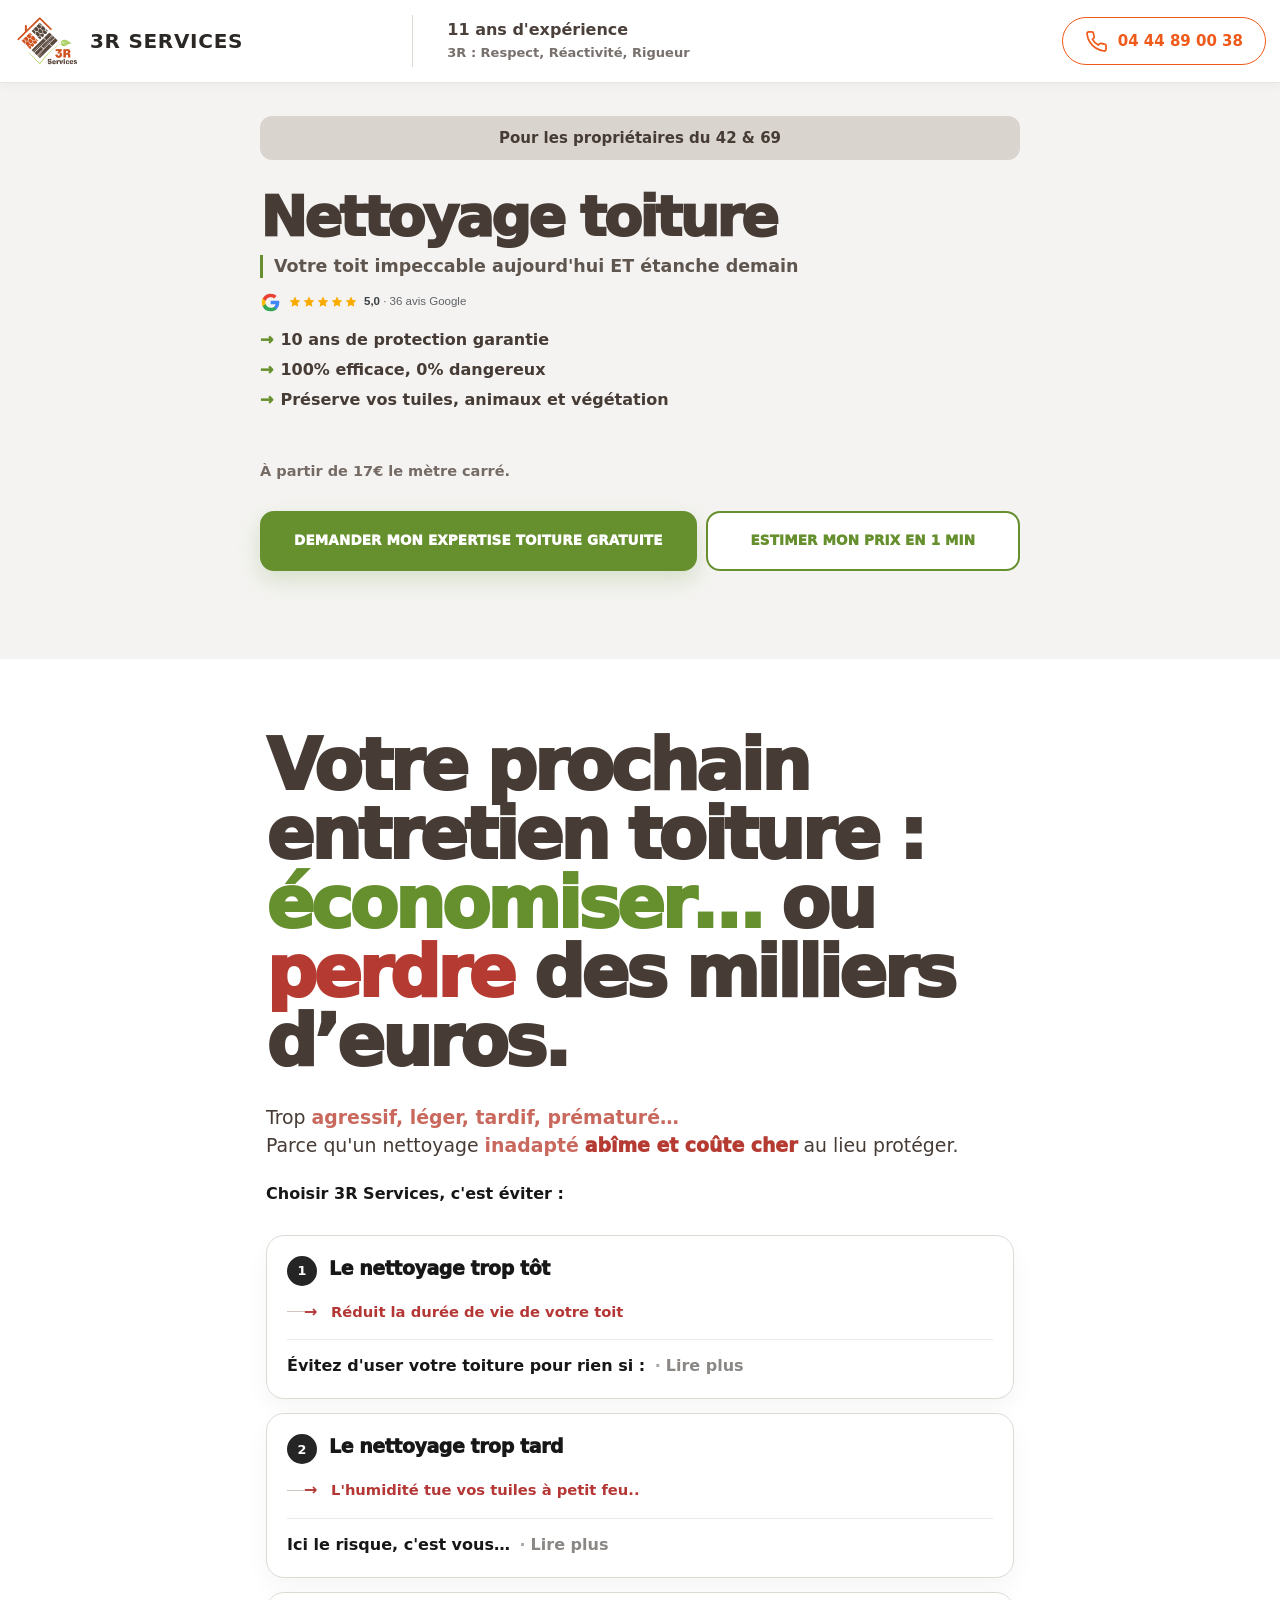
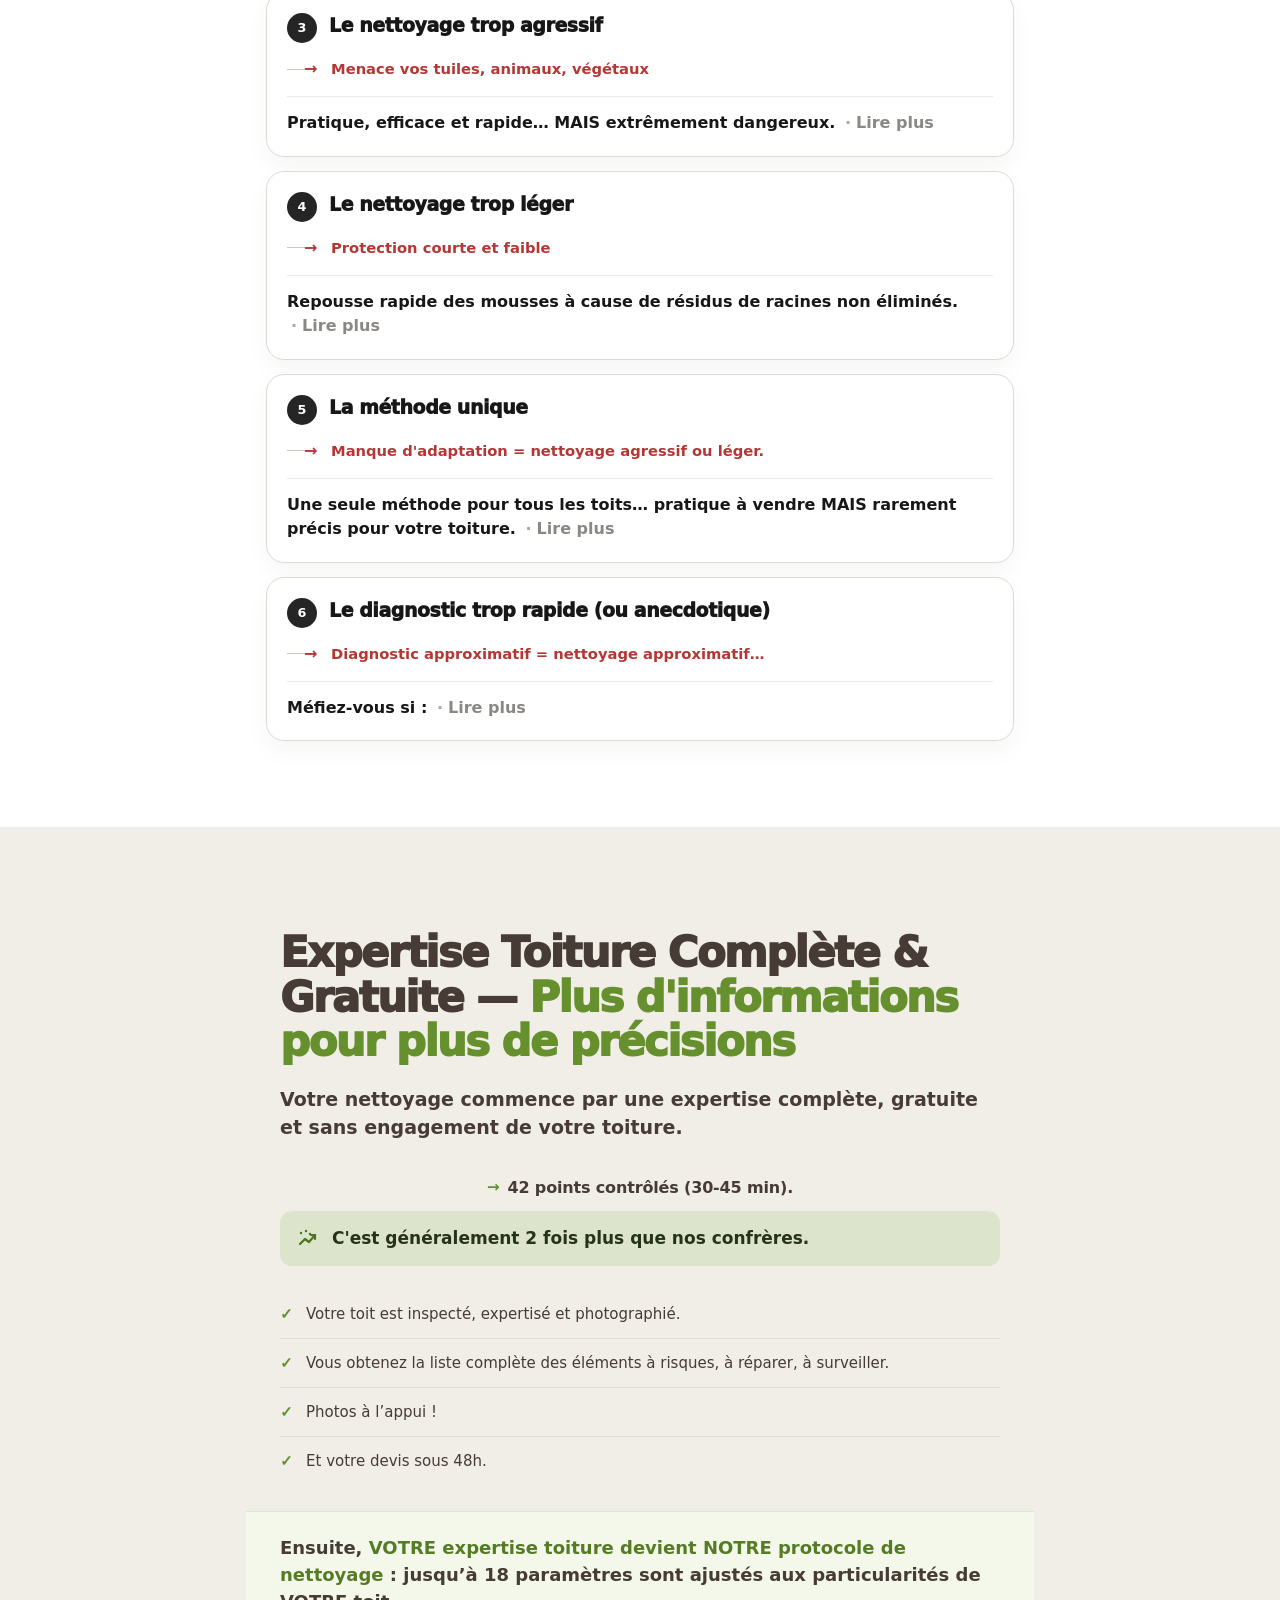
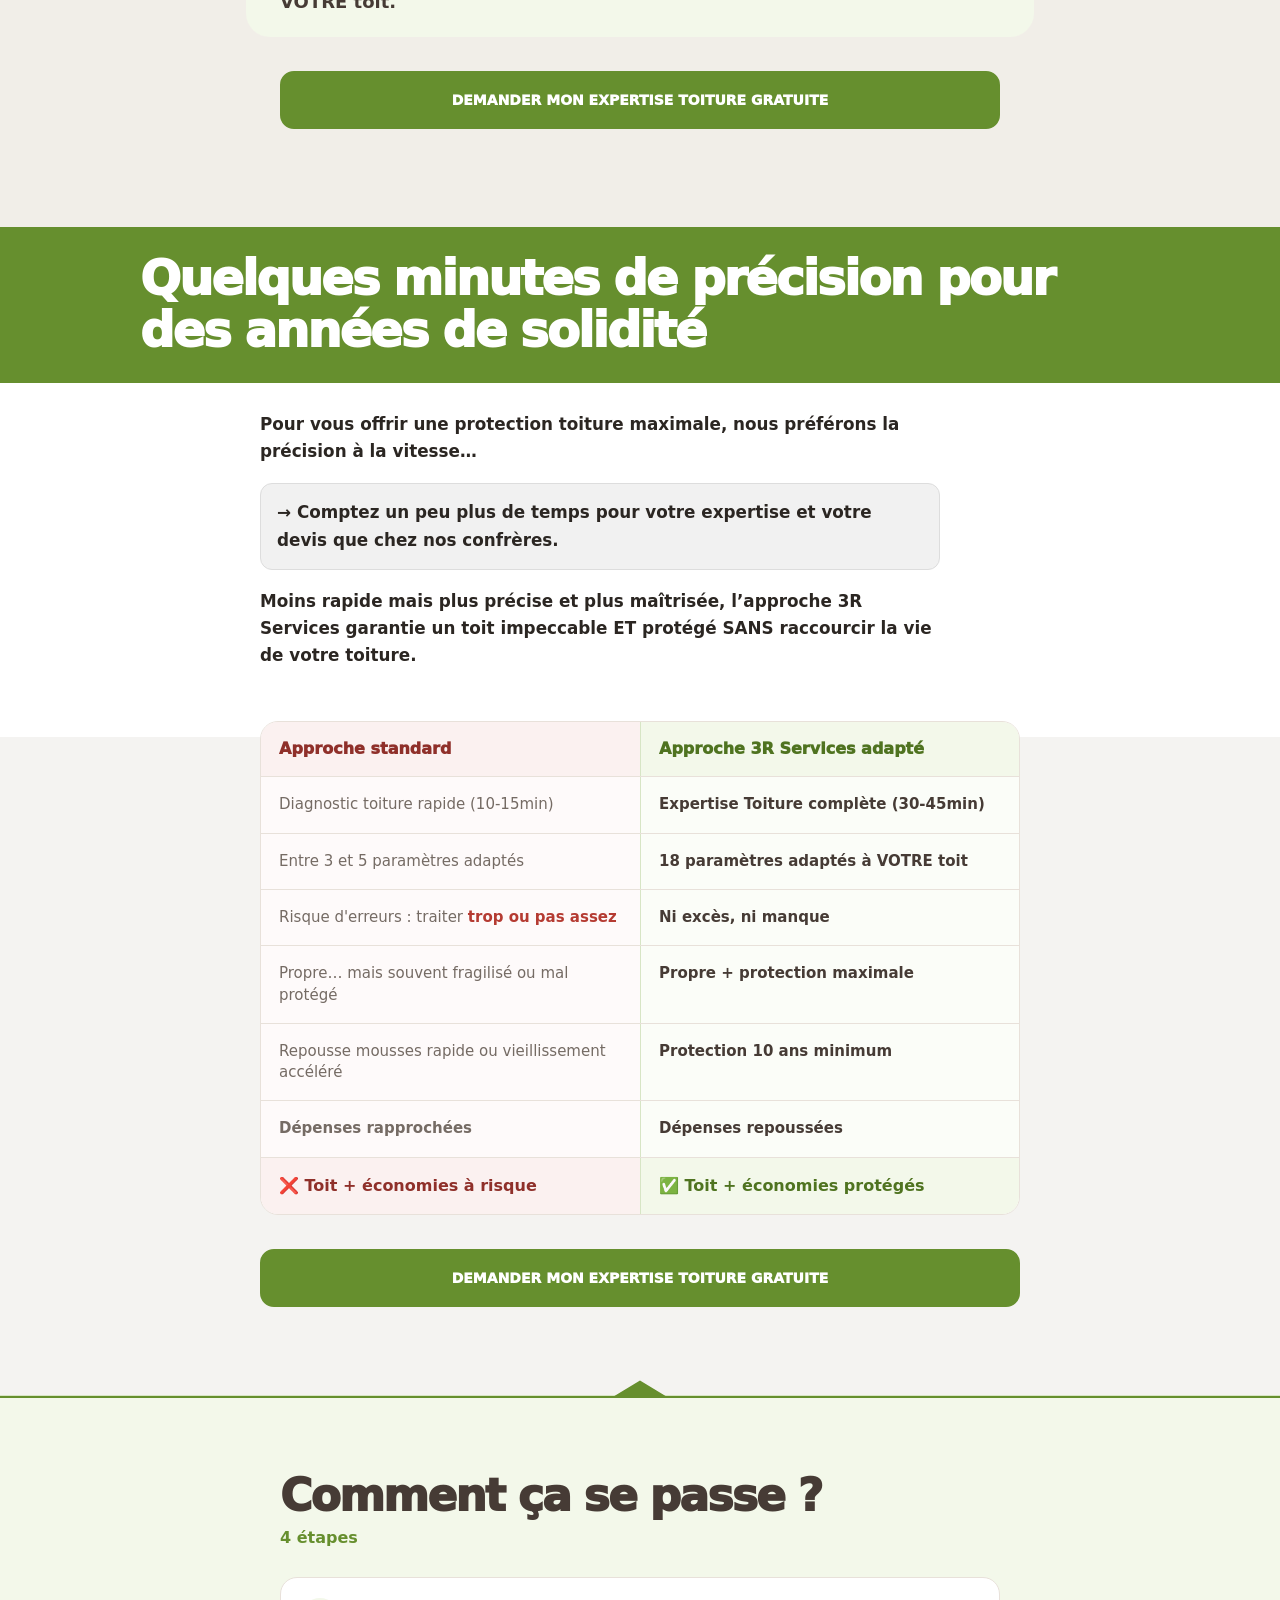
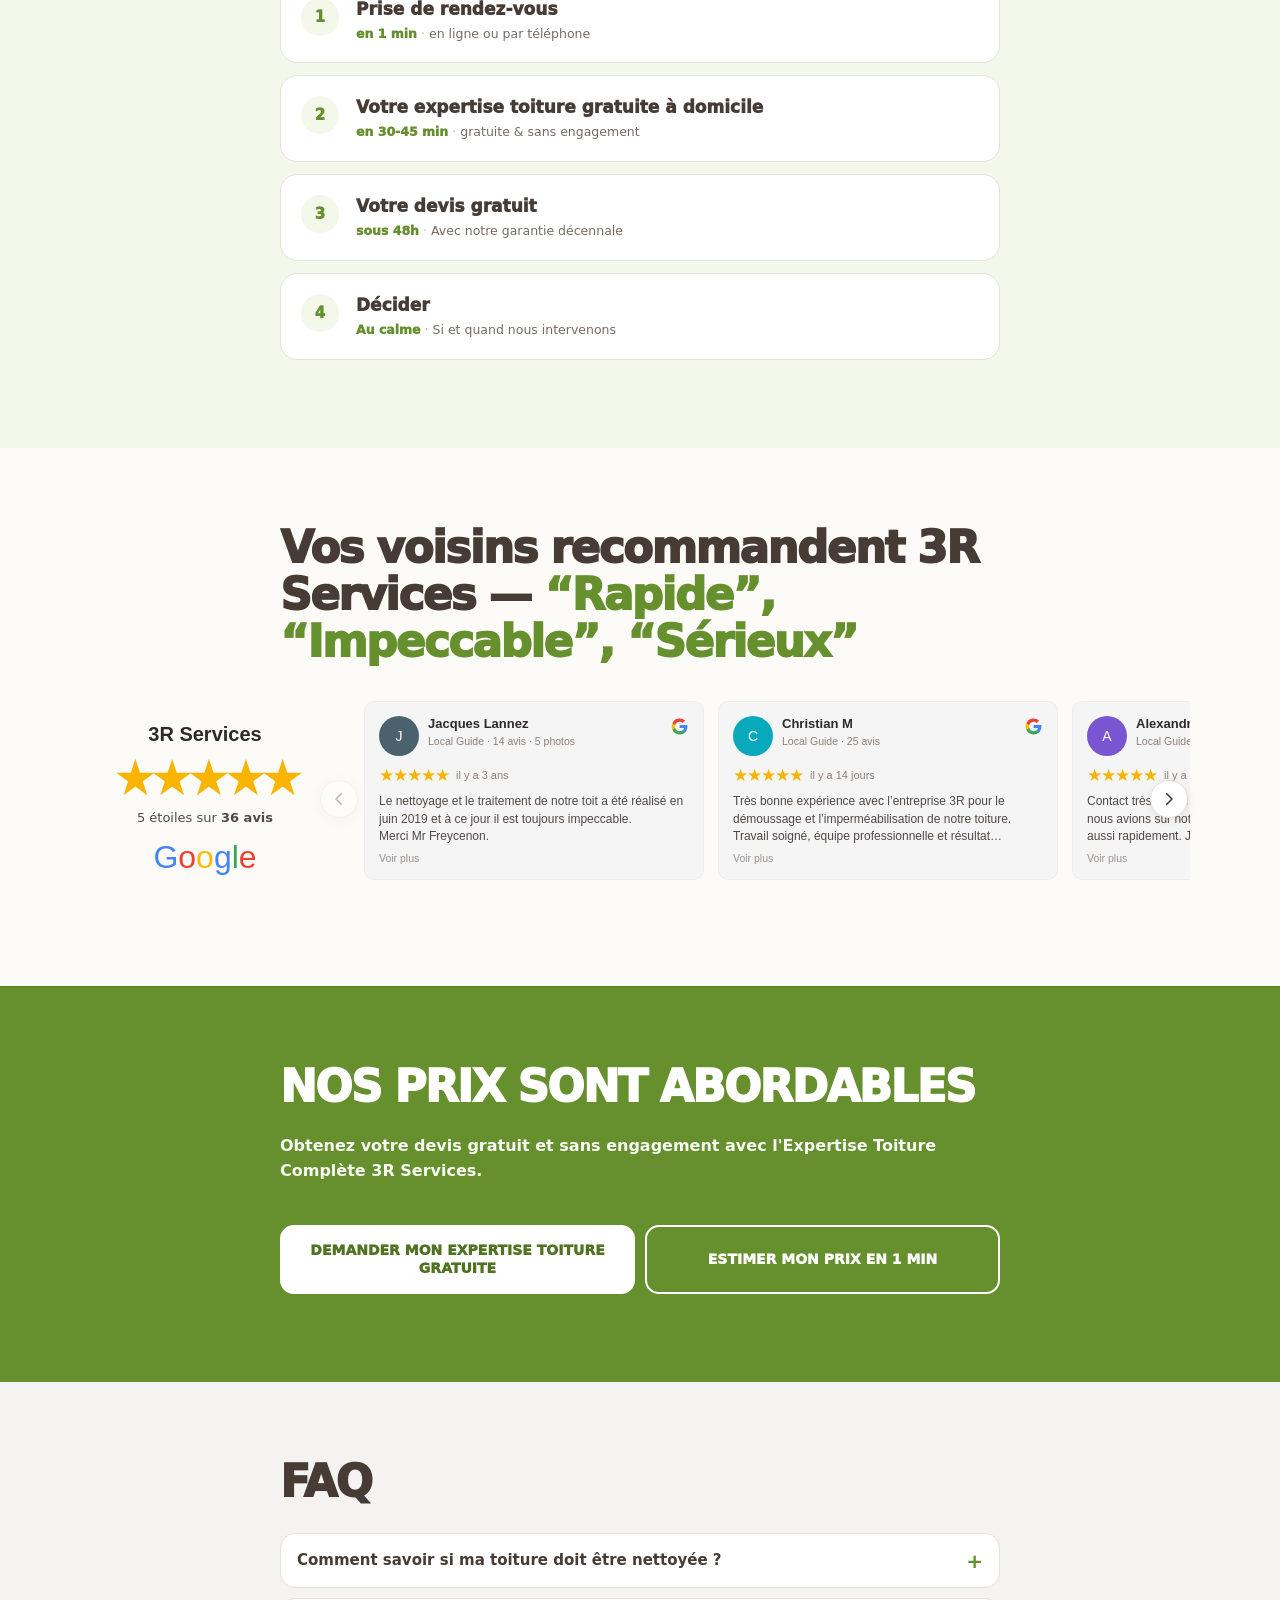
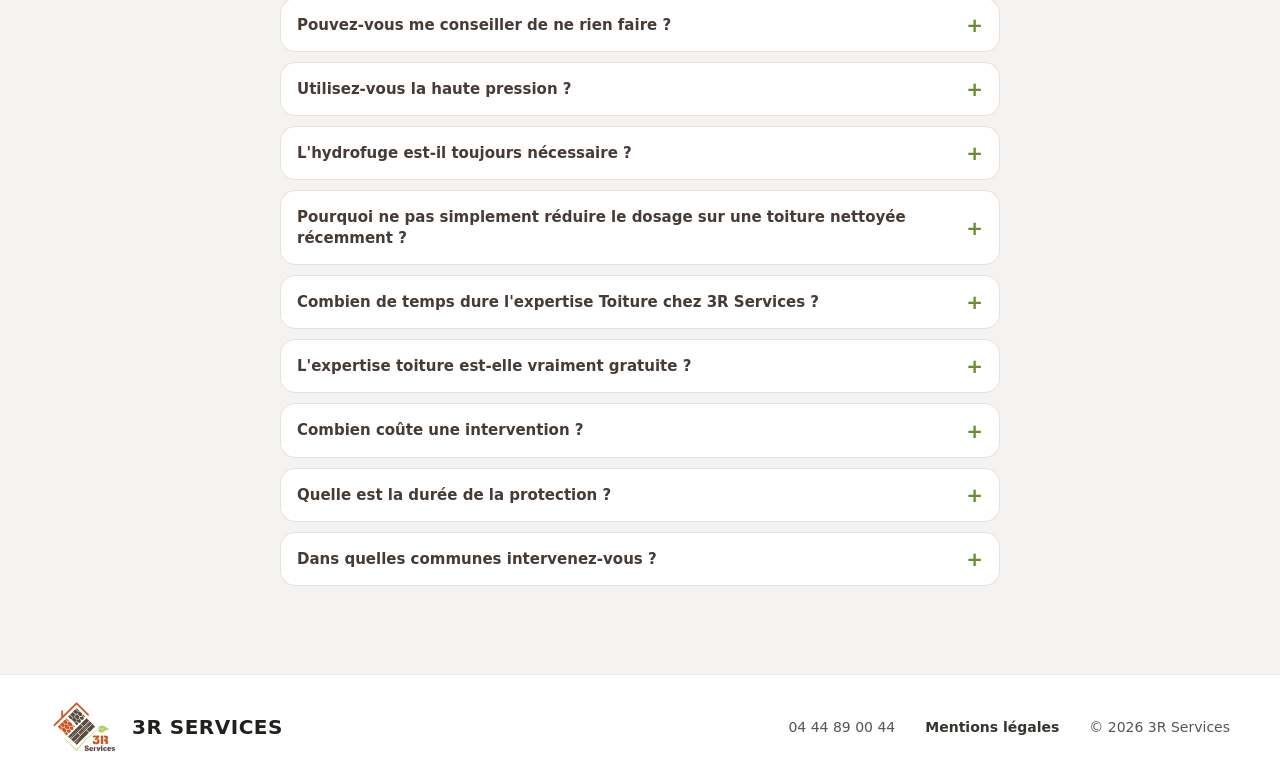
==== commit 748906e5: "Update navigation and footer numbers for Nimbata" ====
--- a/preview/index.html
+++ b/preview/index.html
@@ -2850,18 +2850,18 @@
     </div>
 
     <div class="desktop-contact-3r">
-      <span class="desktop-phone-number-3r">07 83 06 09 72</span>
+      <span class="desktop-phone-number-3r"><span class="nimbata_number">04 44 89 00 38</span></span>
 
       <a
-        href="tel:+33783060972"
+        href="tel:+33444890038"
         class="phone-link-3r"
-        aria-label="Appeler 3R Services au 07 83 06 09 72"
+        aria-label="Appeler 3R Services"
         data-cro-phone-location="header"
       >
         <svg viewBox="0 0 24 24" aria-hidden="true">
           <path d="M22 16.92v3a2 2 0 0 1-2.18 2 19.79 19.79 0 0 1-8.63-3.07 19.5 19.5 0 0 1-6-6 19.79 19.79 0 0 1-3.07-8.67A2 2 0 0 1 3.9 2h3a2 2 0 0 1 2 1.72c.12.9.33 1.78.62 2.63a2 2 0 0 1-.45 2.11L7.8 9.73a16 16 0 0 0 6 6l1.27-1.27a2 2 0 0 1 2.11-.45c.85.29 1.73.5 2.63.62A2 2 0 0 1 22 16.92z"/>
         </svg>
-        <span class="desktop-cta-label-3r">07 83 06 09 72</span>
+        <span class="desktop-cta-label-3r"><span class="nimbata_number">04 44 89 00 38</span></span>
       </a>
     </div>
   </nav>
@@ -3724,6 +3724,7 @@
     </a>
 
     <div class="footer-3r__links">
+      <span class="footer-3r__copyright"><span class="nimbata_number">04 44 89 00 44</span></span>
       <a class="footer-3r__legal" href="mentions-legales.html">Mentions légales</a>
       <span class="footer-3r__copyright">© 2026 3R Services</span>
     </div>
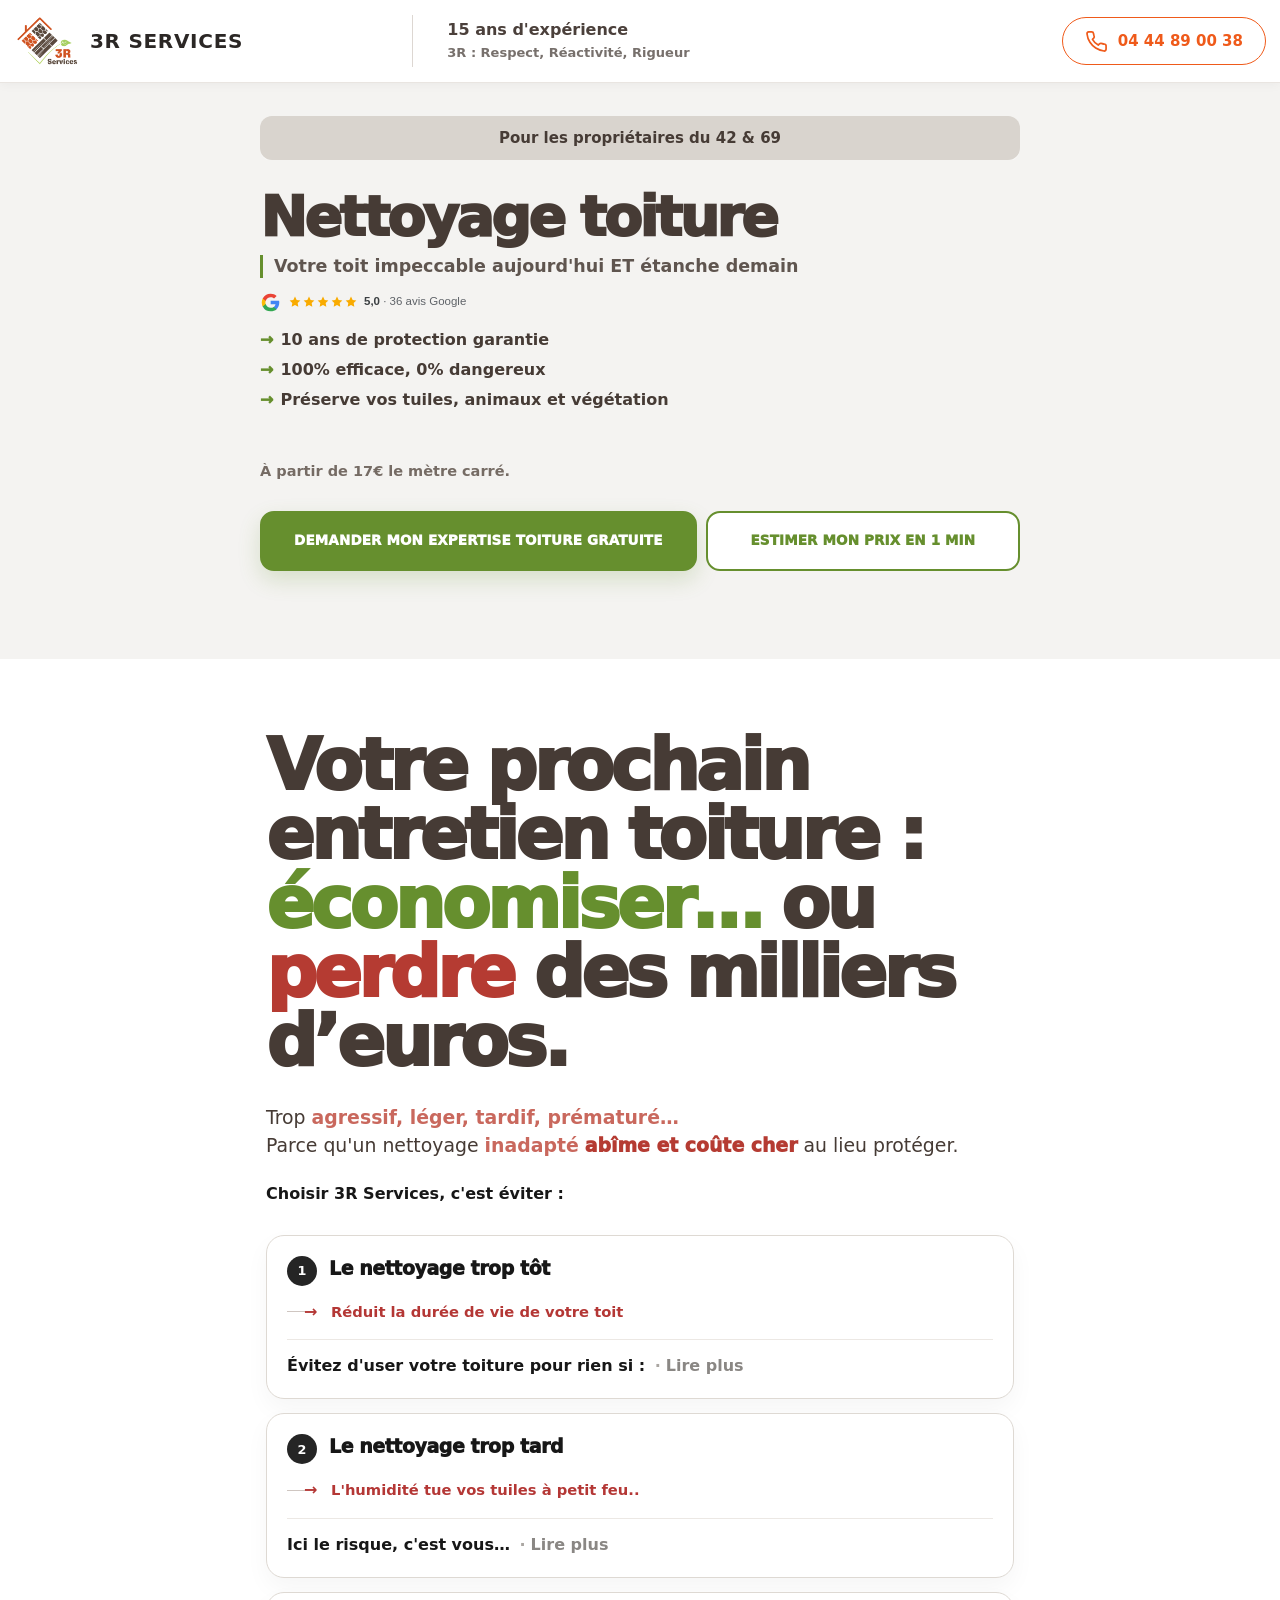
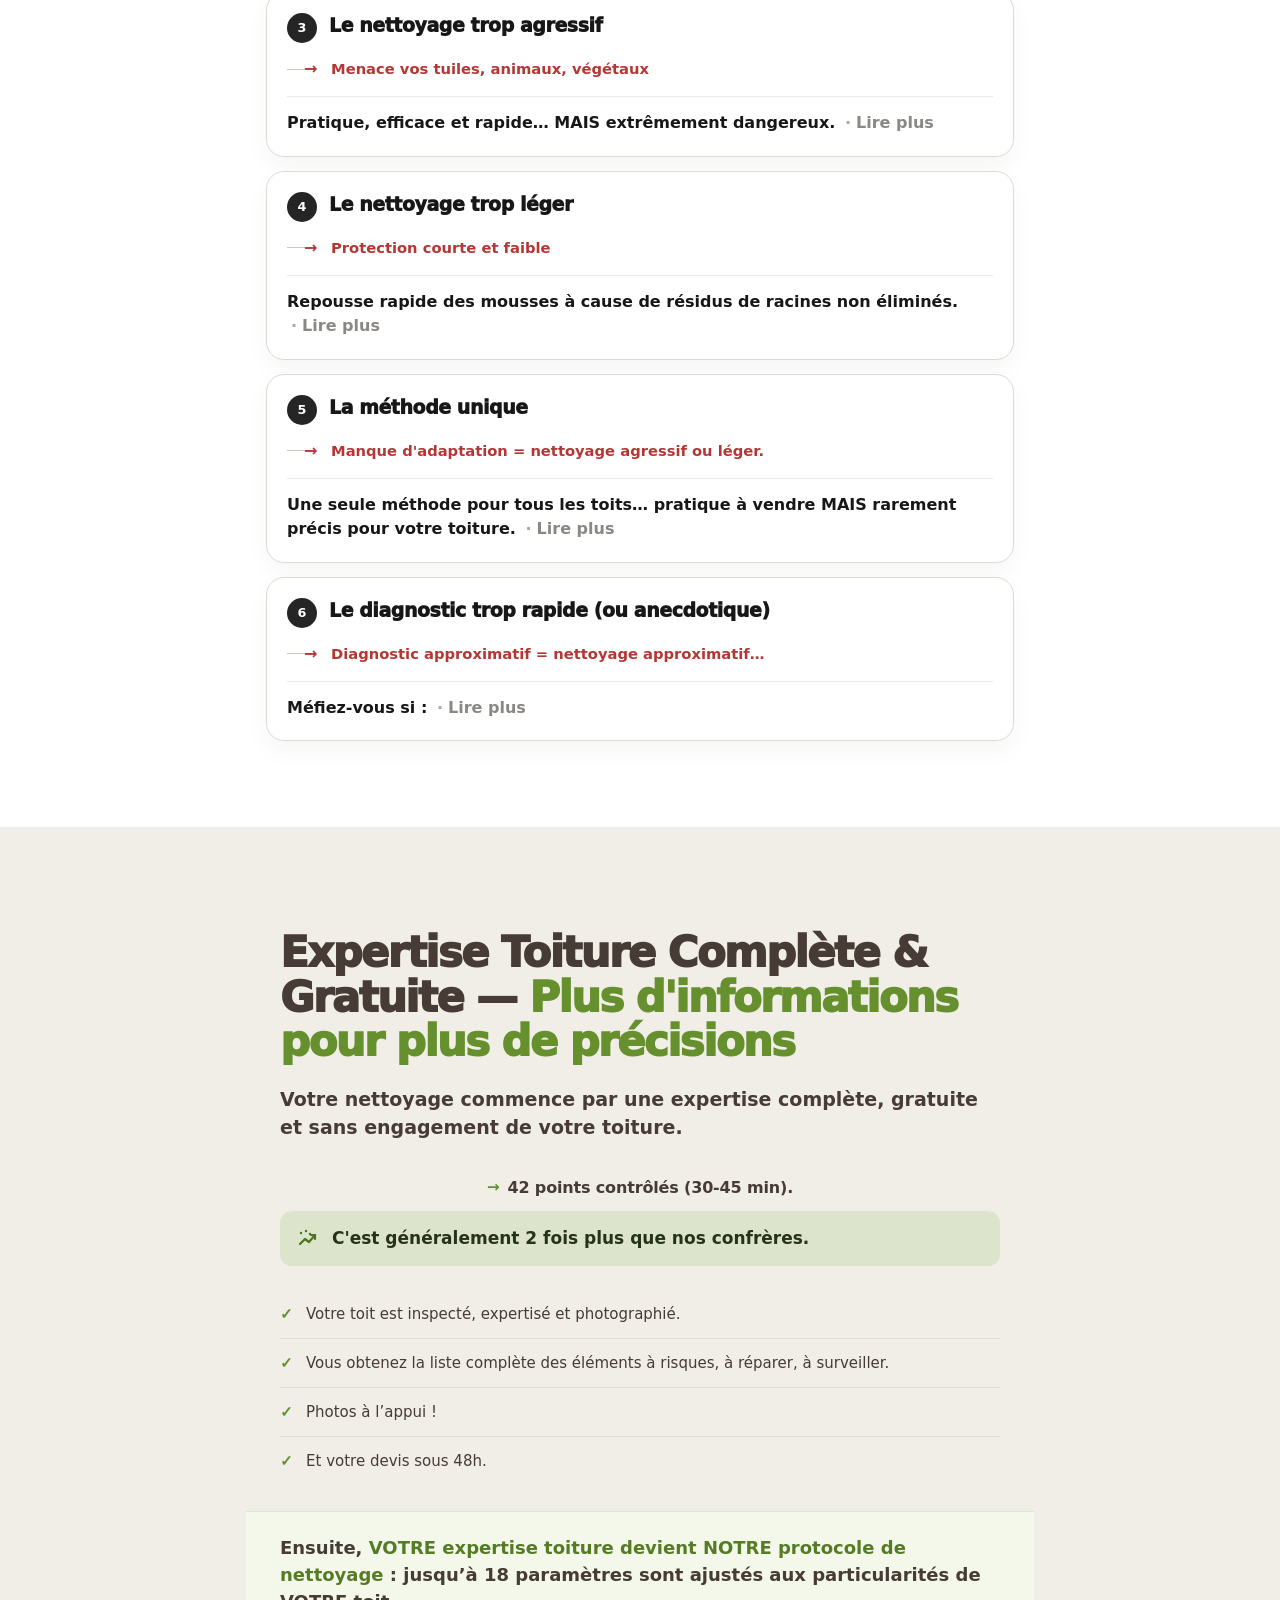
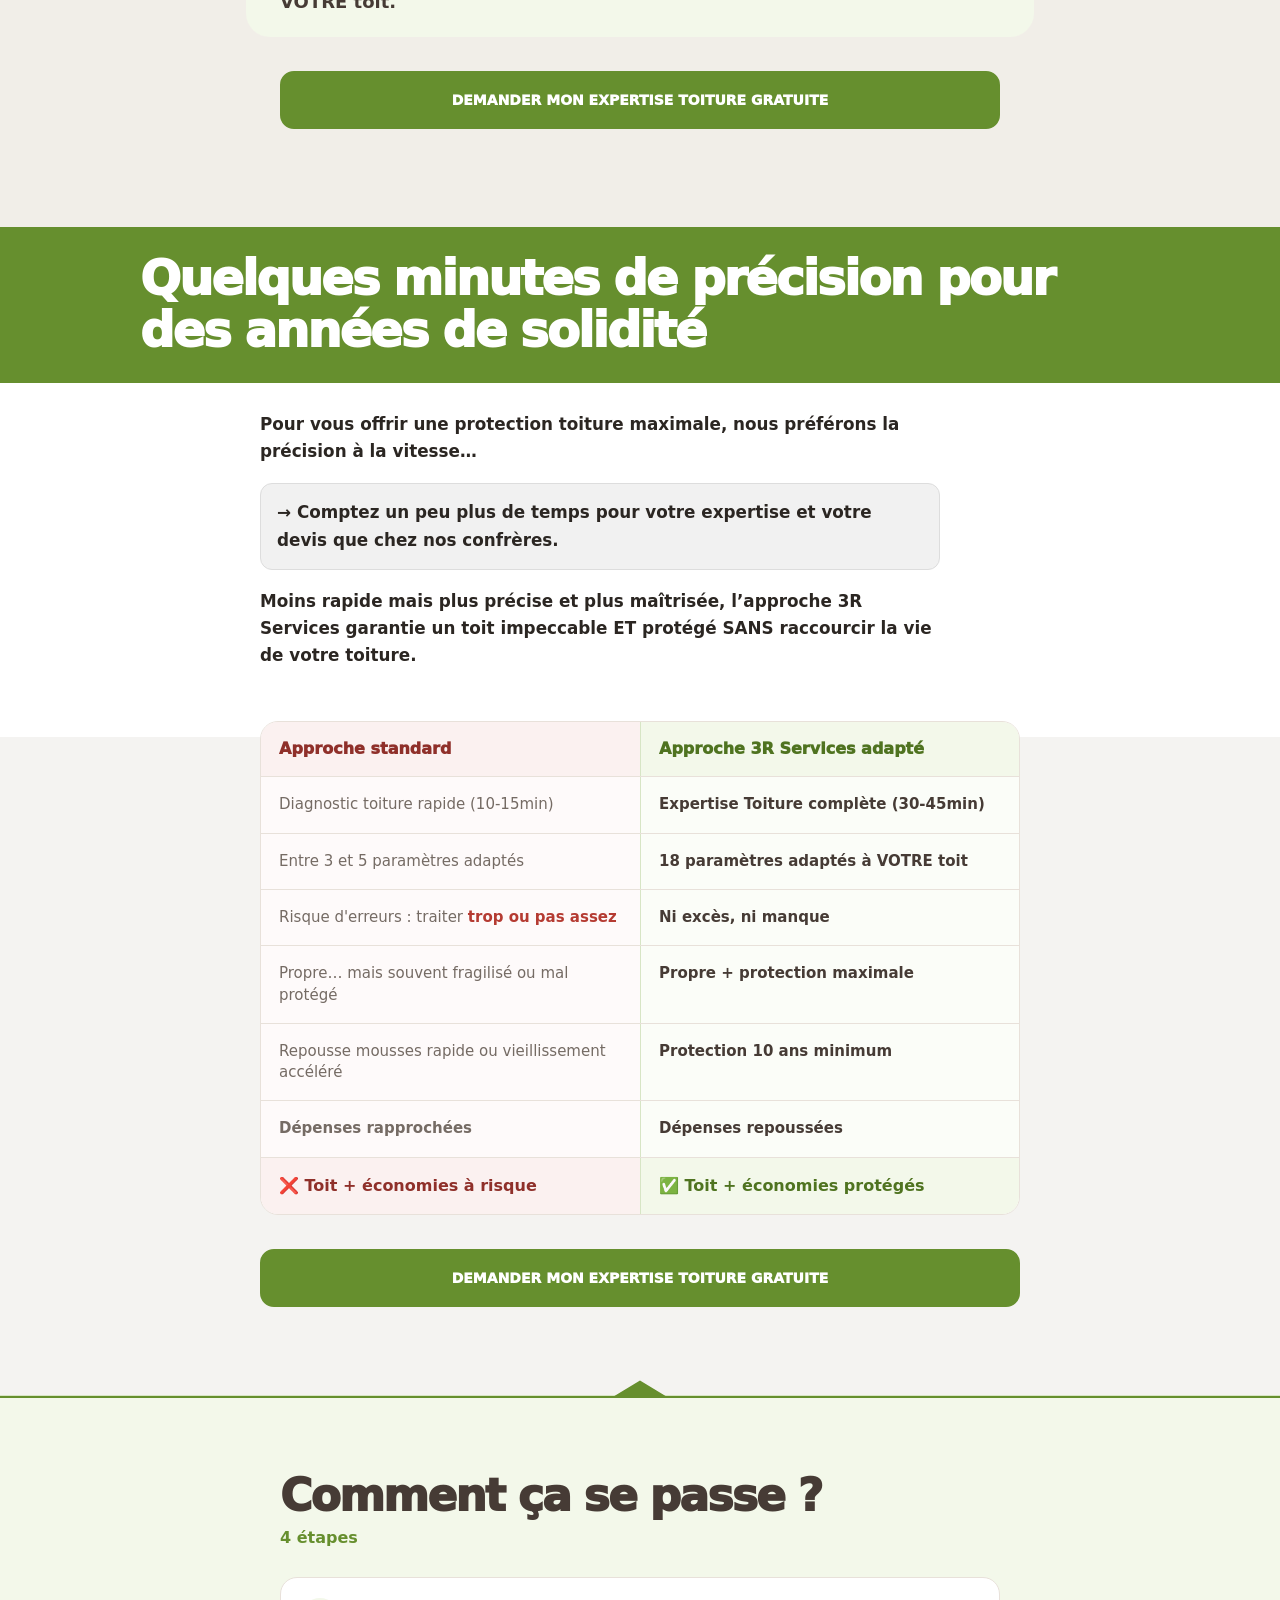
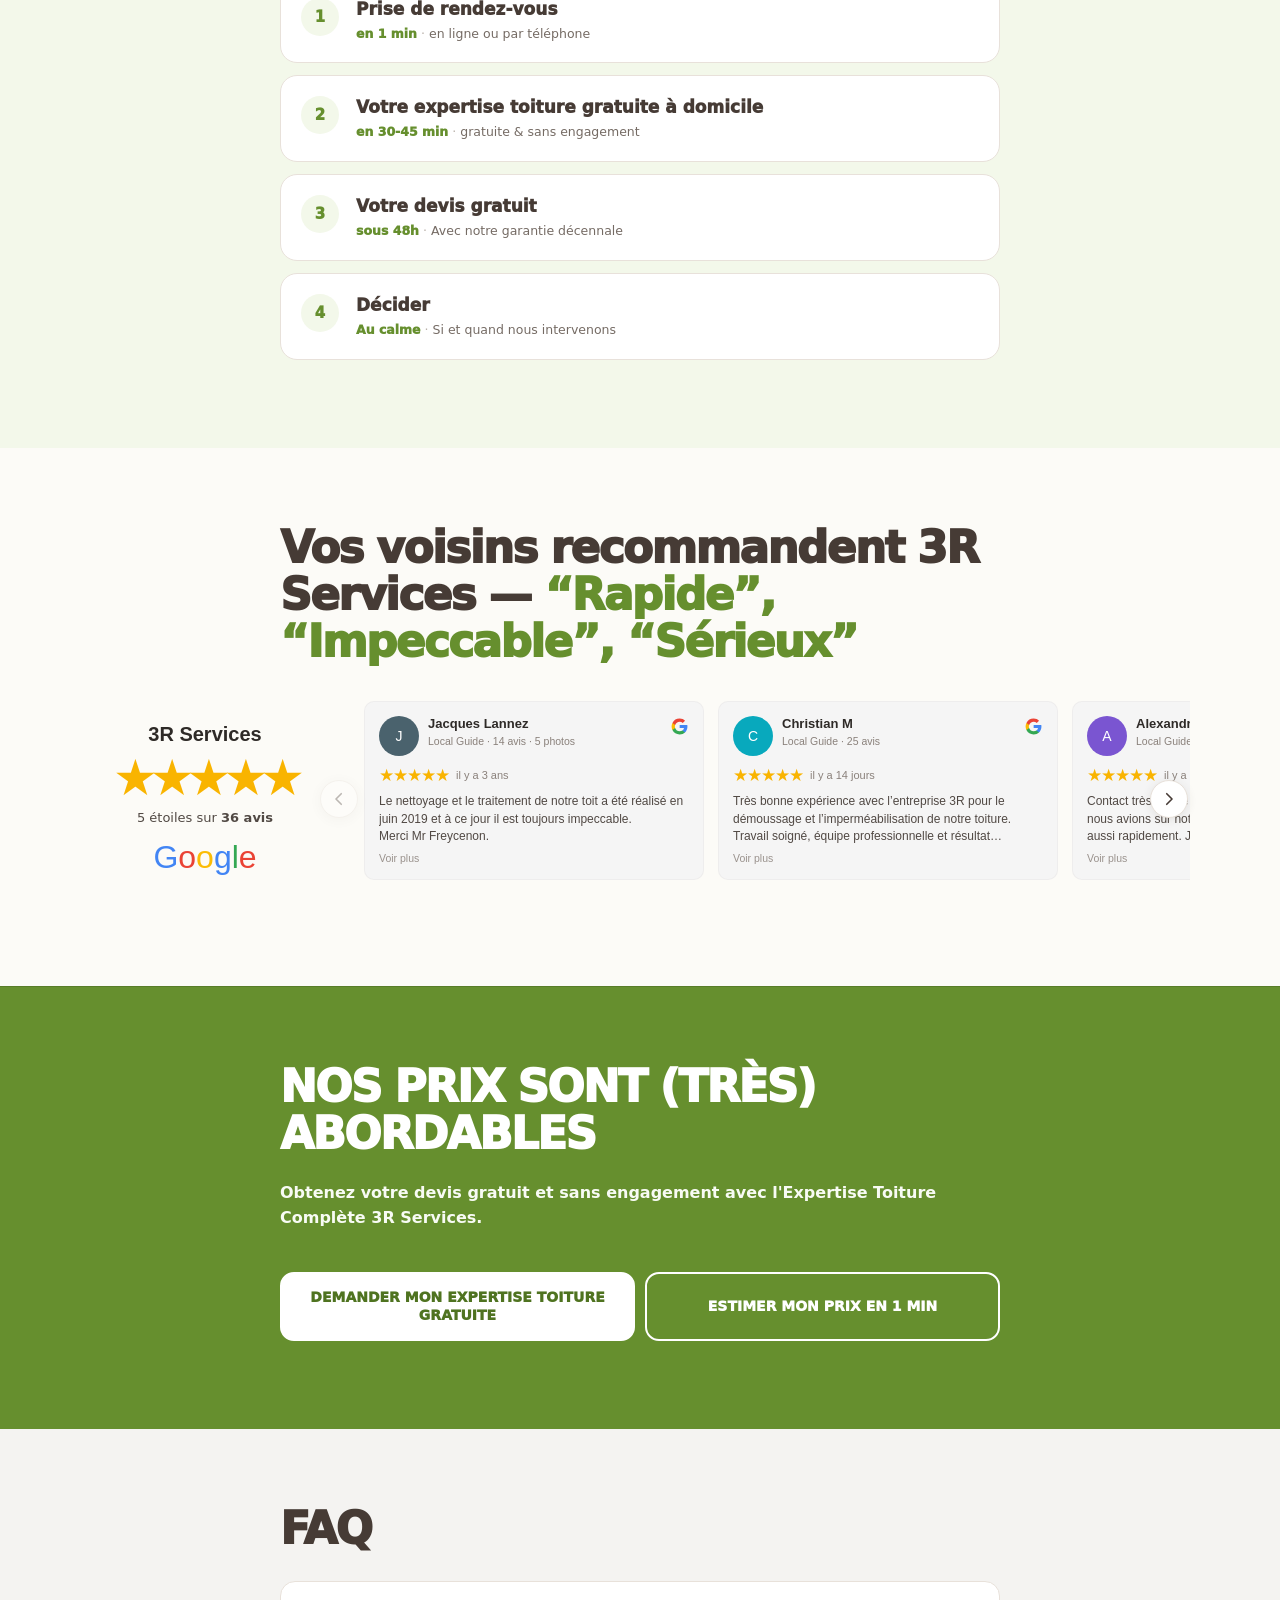
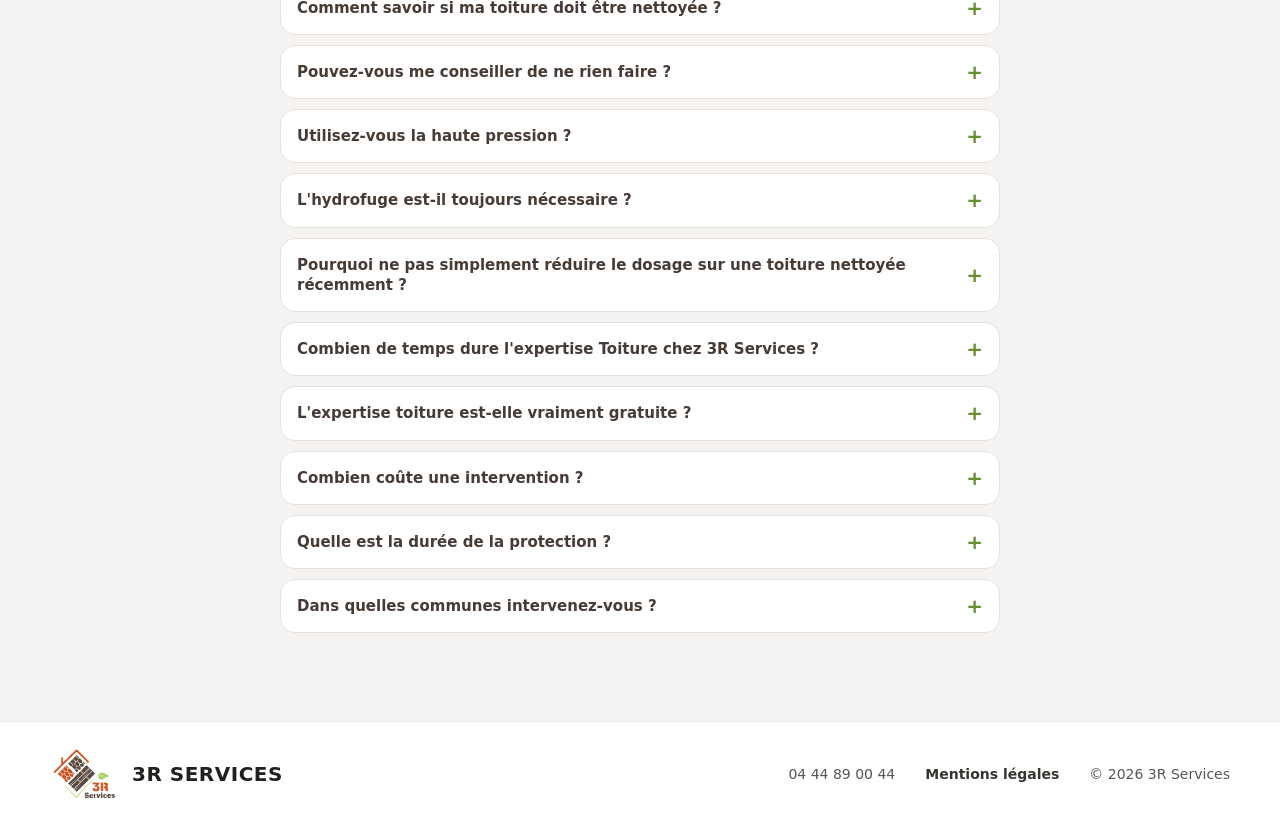
==== commit f8c97650: "Yannick : "15 ans d'exp" + "TRES abordable"" ====
--- a/preview/index.html
+++ b/preview/index.html
@@ -2845,7 +2845,7 @@
     </a>
 
     <div class="desktop-center-3r">
-      <p class="center-title-3r">11 ans d'expérience</p>
+      <p class="center-title-3r">15 ans d'expérience</p>
       <p class="center-subtitle-3r"><strong>3R : Respect, Réactivité, Rigueur</strong></p>
     </div>
 
@@ -3691,7 +3691,7 @@
 <div class="s9-transition">
 <section class="s9" id="prix" data-cro-section="prix" data-cro-section-index="7">
 
-  <h1 data-cro-section-anchor>NOS PRIX SONT ABORDABLES</h1>
+  <h1 data-cro-section-anchor>NOS PRIX SONT (TRÈS) ABORDABLES</h1>
 
   <div class="s9-copy">
     <p class="estimate">Obtenez votre devis gratuit et sans engagement avec l'Expertise Toiture Complète 3R Services.</p>
@@ -5364,11 +5364,11 @@
   function trackEstimateSuccess(payload, trackingData){
     const resultStep = modal.querySelector('[data-estimate-step="result"]');
     if (!resultStep || resultStep.hidden || !window.CroTracker) return;
-    window.CroTracker.trackLeadSuccess('estimation', trackingData);
     window.CroTracker.trackLeadUserDataReady('estimation', {
       email:payload.email,
       phone_number:payload.phone
     });
+    window.CroTracker.trackLeadSuccess('estimation', trackingData);
   }
 
   function getSurfaceRange(rangeId){
@@ -5446,8 +5446,7 @@
 
   function captureAttribution(){
     const params = new URLSearchParams(window.location.search);
-    const stored = readStoredAttribution();
-    const attribution = Object.assign({}, stored);
+    const attribution = {};
     const hasUrlAttribution = attributionKeys.some((key) => params.has(key));
 
     attributionKeys.forEach((key) => {
@@ -5465,22 +5464,7 @@
       attribution.referrer = document.referrer || null;
     }
 
-    storeAttribution(attribution);
     return attribution;
-  }
-
-  function readStoredAttribution(){
-    try {
-      return JSON.parse(window.sessionStorage.getItem('estimate_attribution') || '{}') || {};
-    } catch (error) {
-      return {};
-    }
-  }
-
-  function storeAttribution(attribution){
-    try {
-      window.sessionStorage.setItem('estimate_attribution', JSON.stringify(attribution));
-    } catch (error) {}
   }
 
   function focusActiveStep(){
@@ -5968,15 +5952,16 @@
   function trackExpertiseSuccess(payload, trackingData){
     const successStep = modal.querySelector('[data-expertise-step="success"]');
     if (!successStep || successStep.hidden || !window.CroTracker) return;
-    window.CroTracker.trackLeadSuccess('bilan', trackingData);
     window.CroTracker.trackLeadUserDataReady('bilan', {
       email:payload.email,
       phone_number:payload.phone
     });
+    window.CroTracker.trackLeadSuccess('bilan', trackingData);
   }
 })();
 </script>
 
+<script src="../assets/lead-attribution.js"></script>
 <script type="text/javascript" src="//cdn.dni.nimbata.com/797710131893.min.js"></script>
 </body>
 </html>
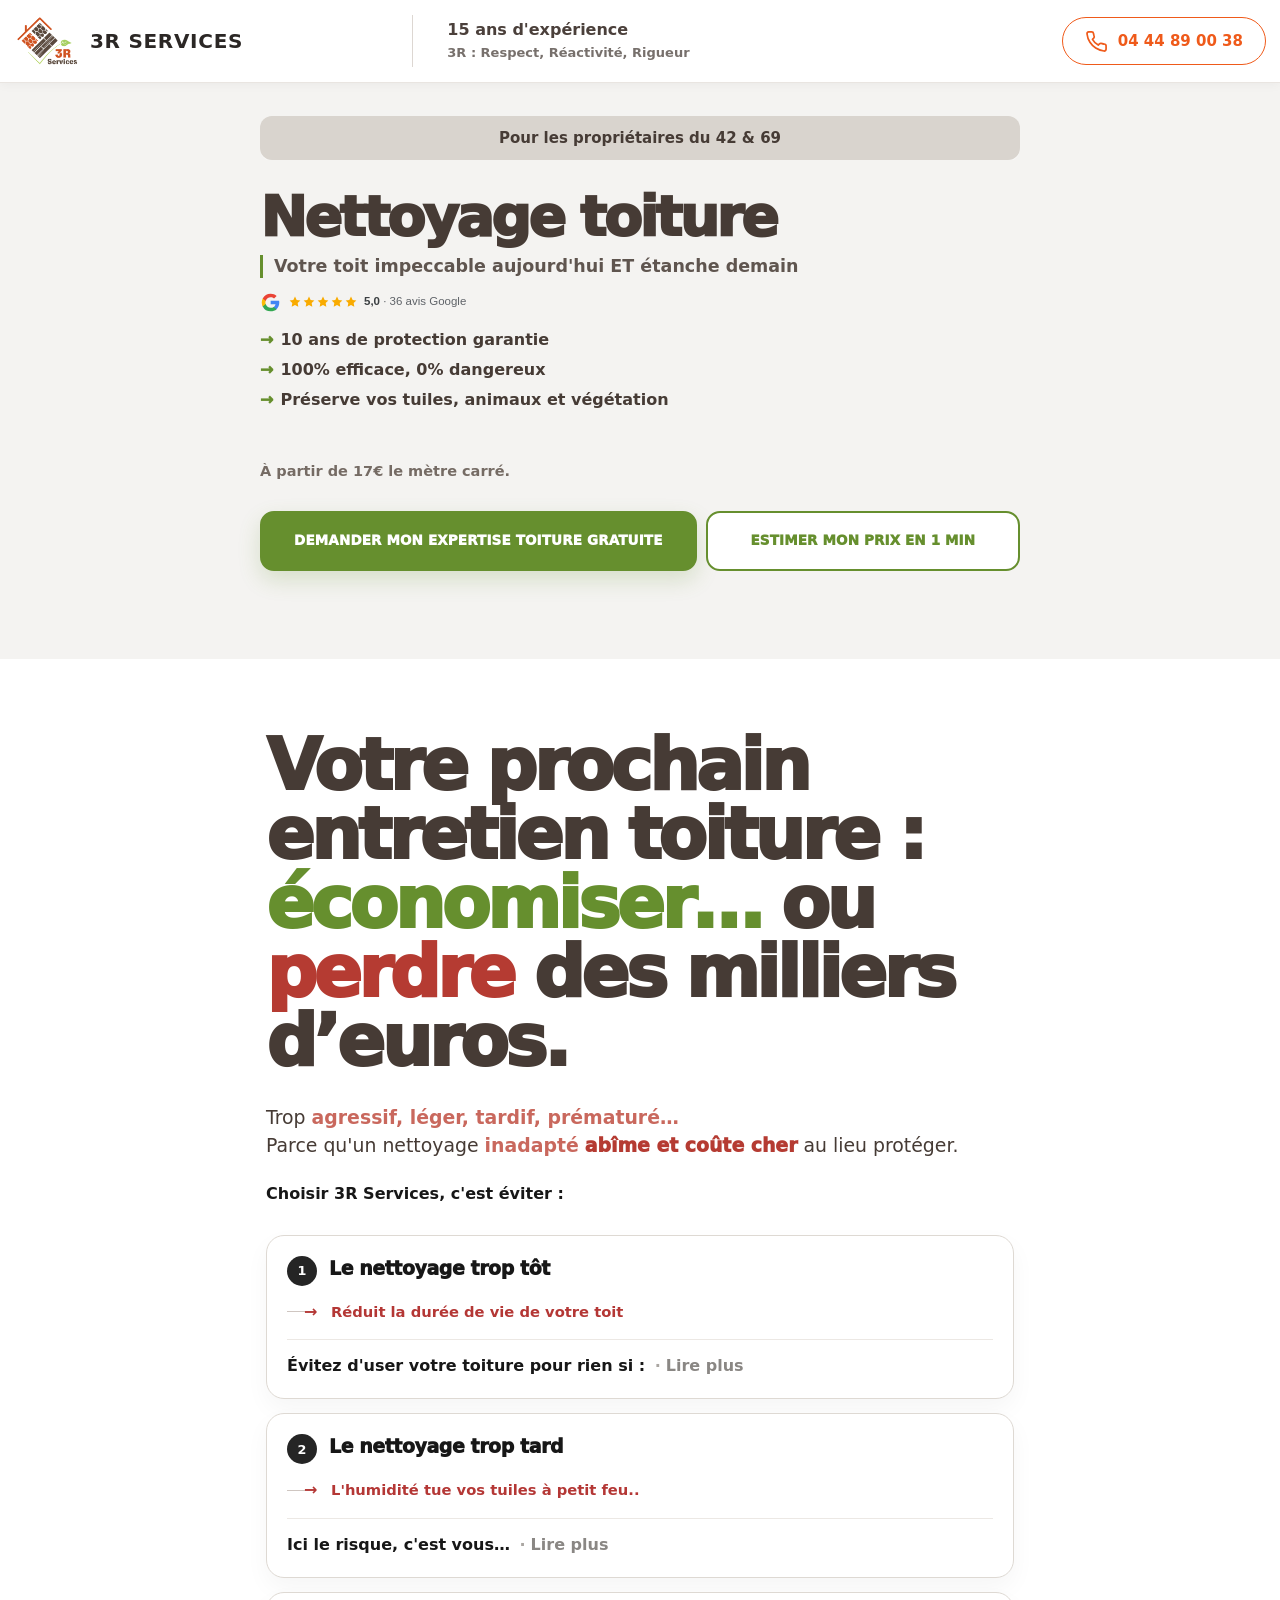
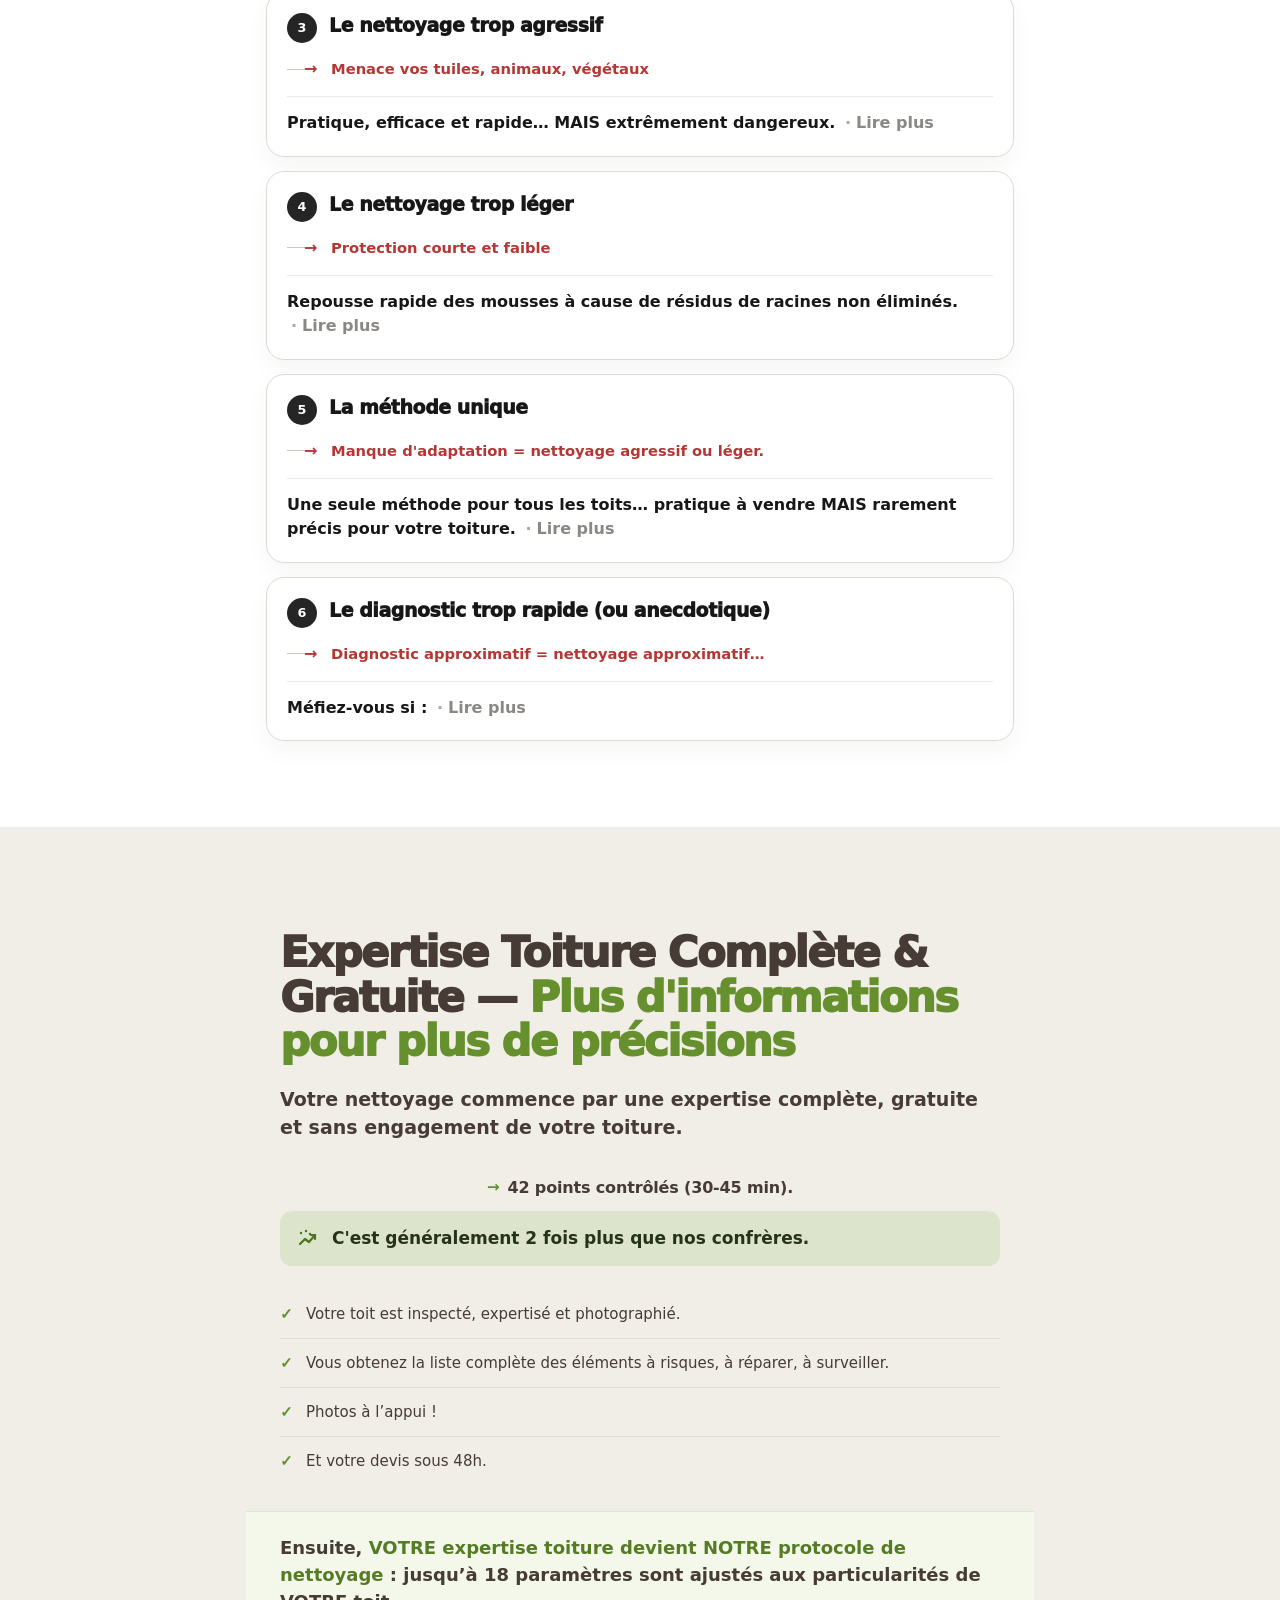
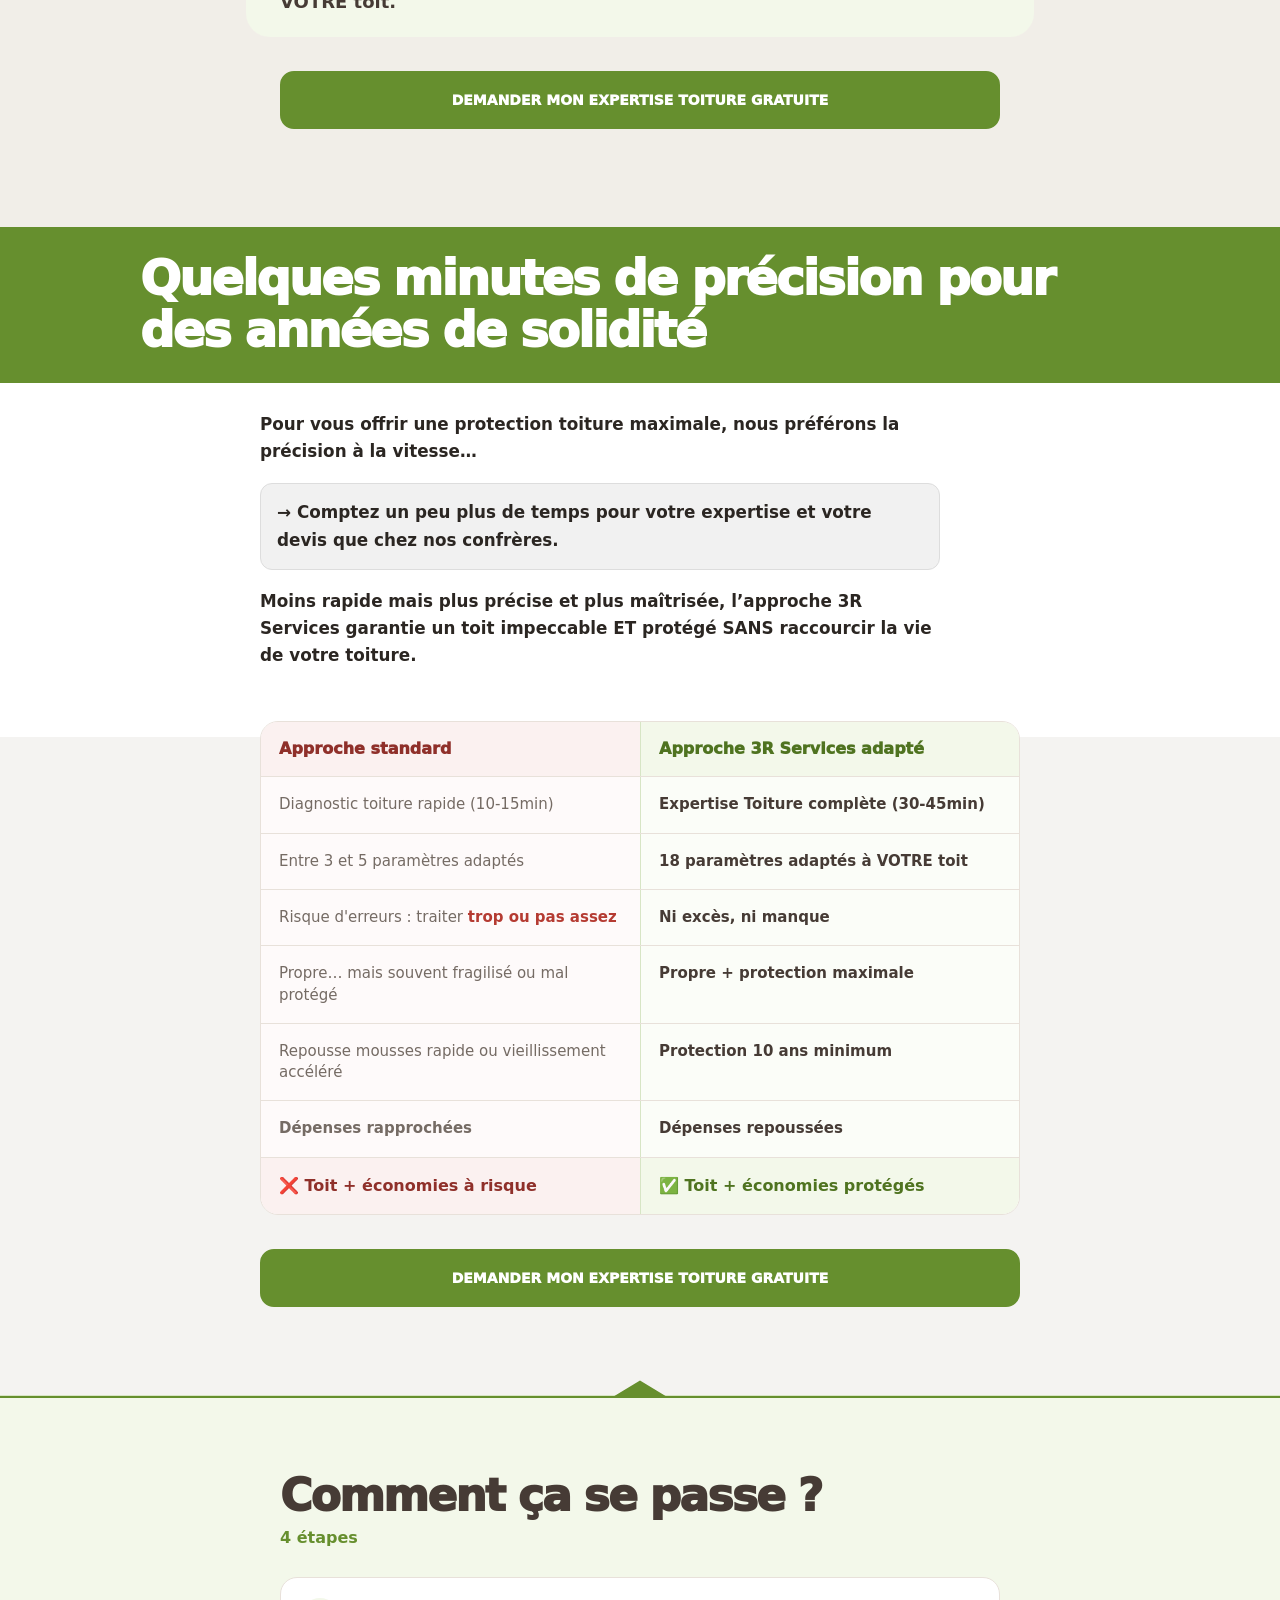
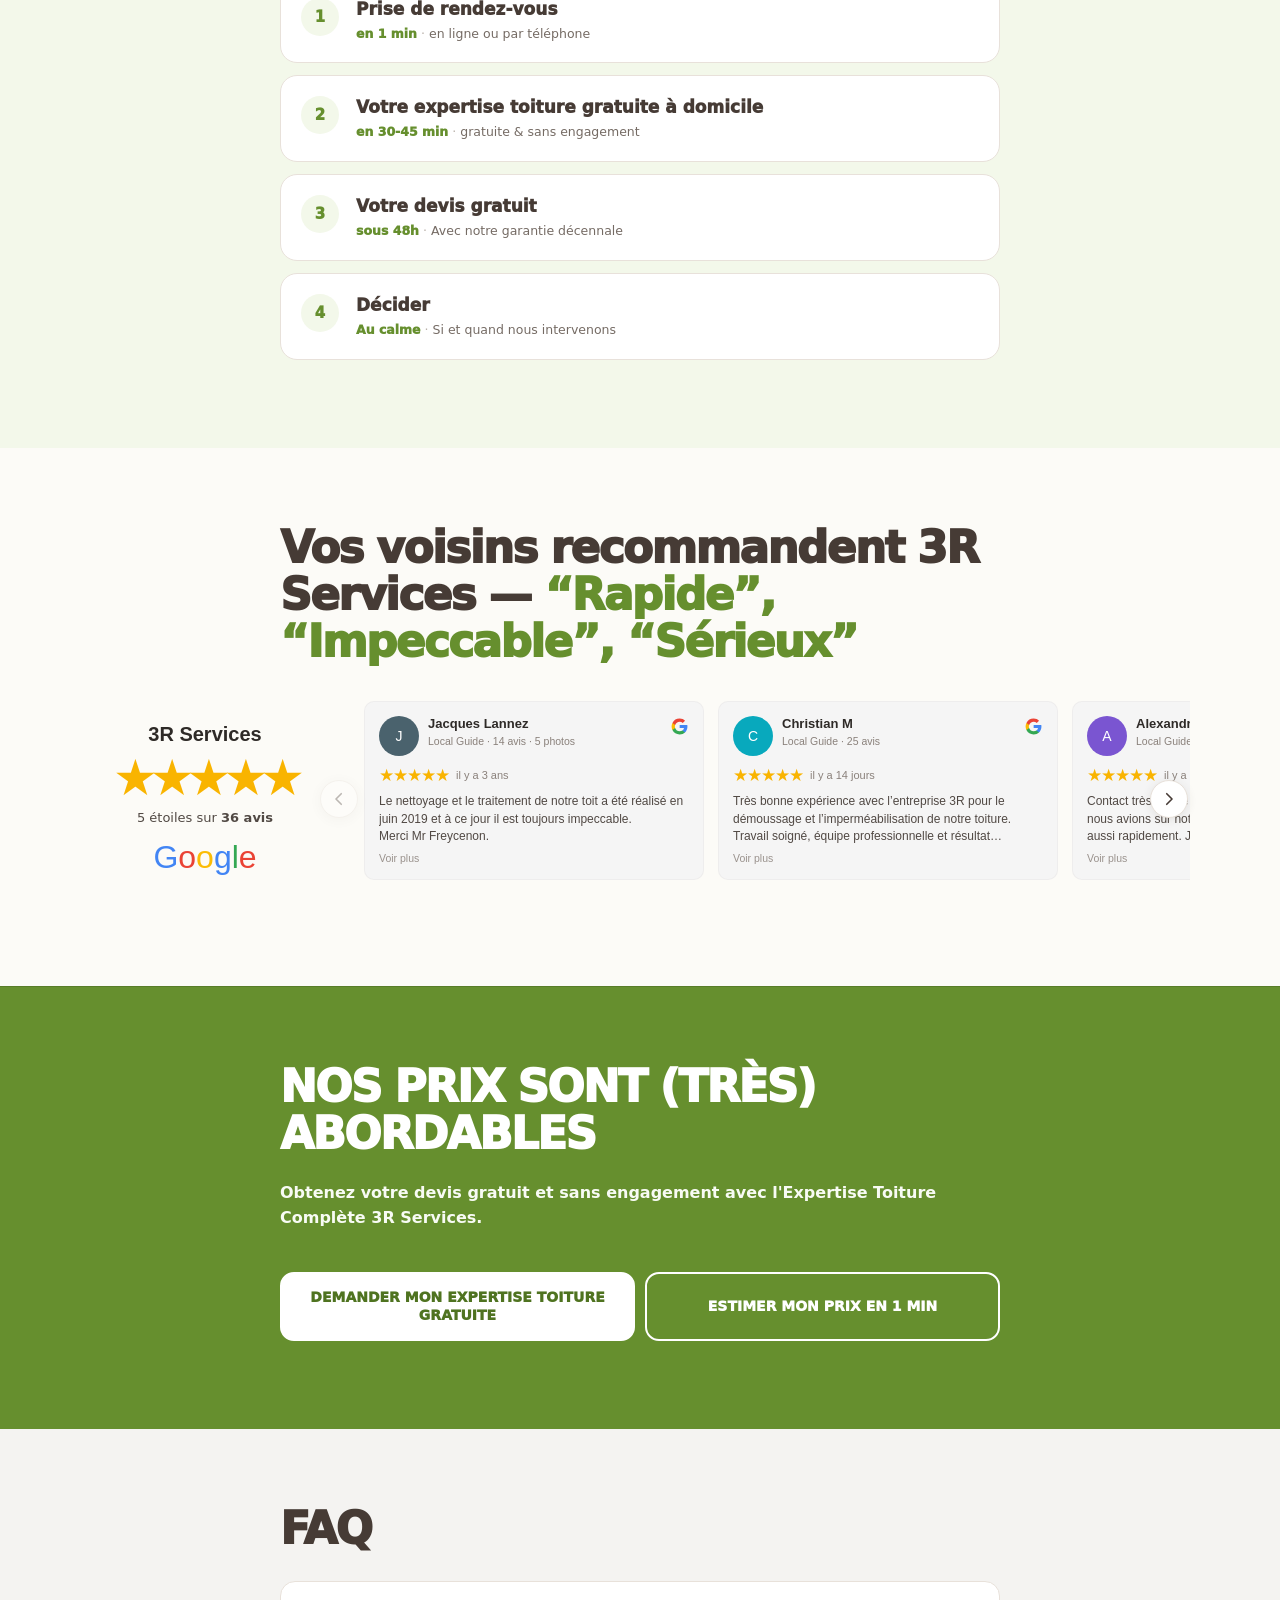
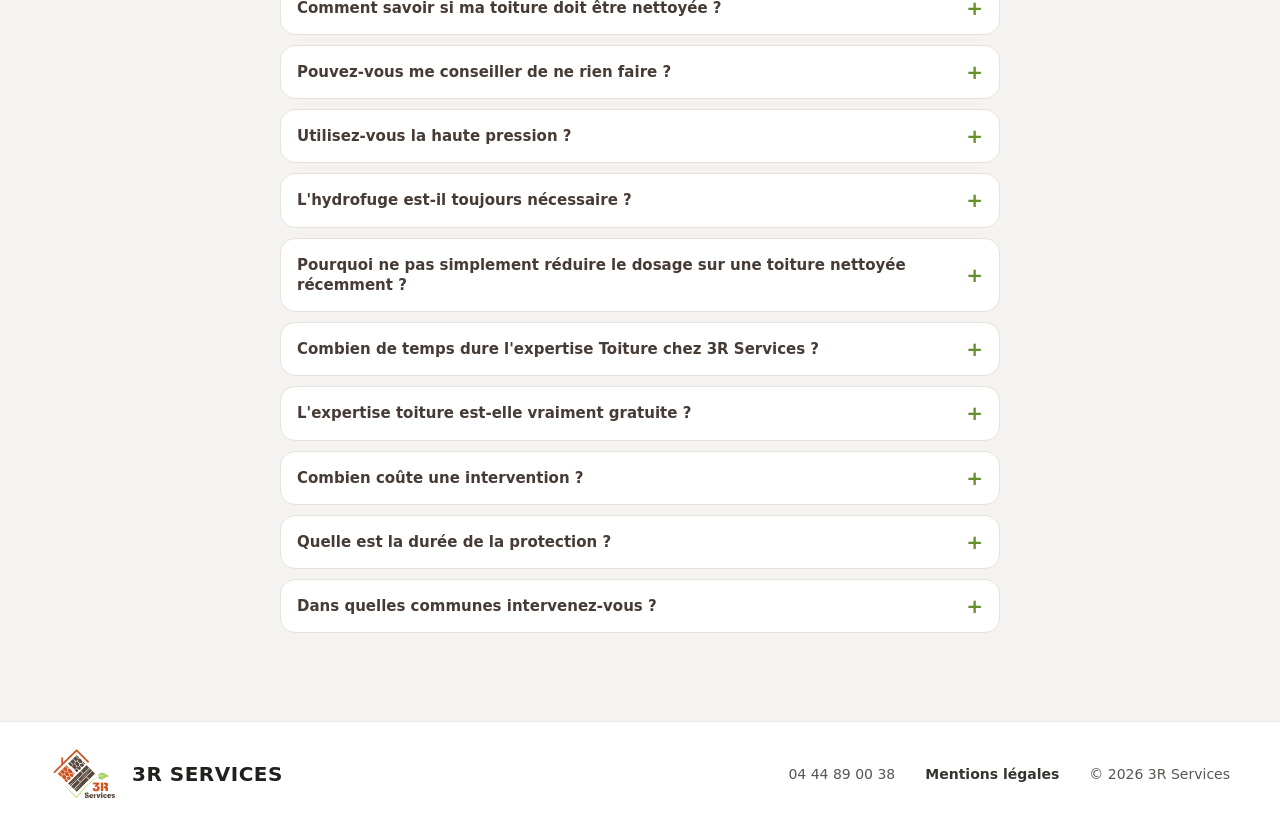
==== commit e0be0cc2: "Align review cards with main page and update diagnostic copy" ====
--- a/preview/index.html
+++ b/preview/index.html
@@ -3724,7 +3724,7 @@
     </a>
 
     <div class="footer-3r__links">
-      <span class="footer-3r__copyright"><span class="nimbata_number">04 44 89 00 44</span></span>
+      <span class="footer-3r__copyright"><span class="nimbata_number">04 44 89 00 38</span></span>
       <a class="footer-3r__legal" href="mentions-legales.html">Mentions légales</a>
       <span class="footer-3r__copyright">© 2026 3R Services</span>
     </div>
@@ -3735,9 +3735,6 @@
 (function(){
   'use strict';
 
-  const LP_NAME = 'nettoyage_toiture_3r';
-  const LP_VARIANT = 'preview';
-  const PAGE_TYPE = 'landing_page';
   const SECTION_VIEW_DELAY_MS = 800;
   const SECTION_ENGAGEMENT_MS = 4000;
   const SECTION_REVISIT_OUT_MS = 2000;
@@ -3790,11 +3787,7 @@
     getReadingLineRatio
   };
 
-  pushCroEvent('cro_page_view', {
-    lp_name: LP_NAME,
-    lp_variant: LP_VARIANT,
-    page_type: PAGE_TYPE
-  });
+  pushCroEvent('cro_page_view');
 
   if (document.readyState === 'loading') {
     document.addEventListener('DOMContentLoaded', initCroTracking, { once:true });
@@ -4153,9 +4146,9 @@
       pushCroEvent('cro_section_revisit', {
         section_id:state.sectionId,
         section_index:state.sectionIndex,
-        visit_index:getVisitIndex(state.visitCount),
-        entry_direction:state.currentVisitDirection,
-        time_since_first_visit_bucket:timeSinceFirstVisitBucket
+        section_visit_index:getVisitIndex(state.visitCount),
+        section_entry_direction:state.currentVisitDirection,
+        section_time_since_first_visit_bucket:timeSinceFirstVisitBucket
       });
     }
 
@@ -4227,9 +4220,9 @@
         pushCroEvent('cro_section_reengaged', {
           section_id:state.sectionId,
           section_index:state.sectionIndex,
-          visit_index:getVisitIndex(state.visitCount),
-          entry_direction:state.currentVisitDirection,
-          time_since_first_visit_bucket:state.currentVisitTimeSinceFirstVisitBucket,
+          section_visit_index:getVisitIndex(state.visitCount),
+          section_entry_direction:state.currentVisitDirection,
+          section_time_since_first_visit_bucket:state.currentVisitTimeSinceFirstVisitBucket,
           engagement_time_bucket:getDurationBucket(state.currentVisitEngagementMs)
         });
       }
@@ -4382,8 +4375,8 @@
     context.lastStepViewKey = key;
     pushCroEvent('cro_form_step_view', {
       form_type:formType,
-      step_index:stepIndex,
-      step_id:stepId,
+      form_step_index:stepIndex,
+      form_step_id:stepId,
       source_cta_id:context.source_cta_id,
       source_section:context.source_section
     });
@@ -4392,17 +4385,17 @@
   function trackFormStepComplete(formType, stepIndex, stepId){
     pushCroEvent('cro_form_step_complete', {
       form_type:formType,
-      step_index:stepIndex,
-      step_id:stepId
+      form_step_index:stepIndex,
+      form_step_id:stepId
     });
   }
 
   function trackFormError(formType, stepId, fieldId, errorType){
     pushCroEvent('cro_form_error', {
       form_type:formType,
-      step_id:stepId,
-      field_id:fieldId,
-      error_type:errorType
+      form_step_id:stepId,
+      form_field_id:fieldId,
+      form_error_type:errorType
     });
   }
 
@@ -4423,7 +4416,7 @@
       form_type:formType,
       source_cta_id:context.source_cta_id,
       source_section:context.source_section
-    }, data || {})));
+    }, data || {}, window.LeadSubmission ? window.LeadSubmission.analytics(formType) : {})));
   }
 
   function trackLeadUserDataReady(formType, userData){
